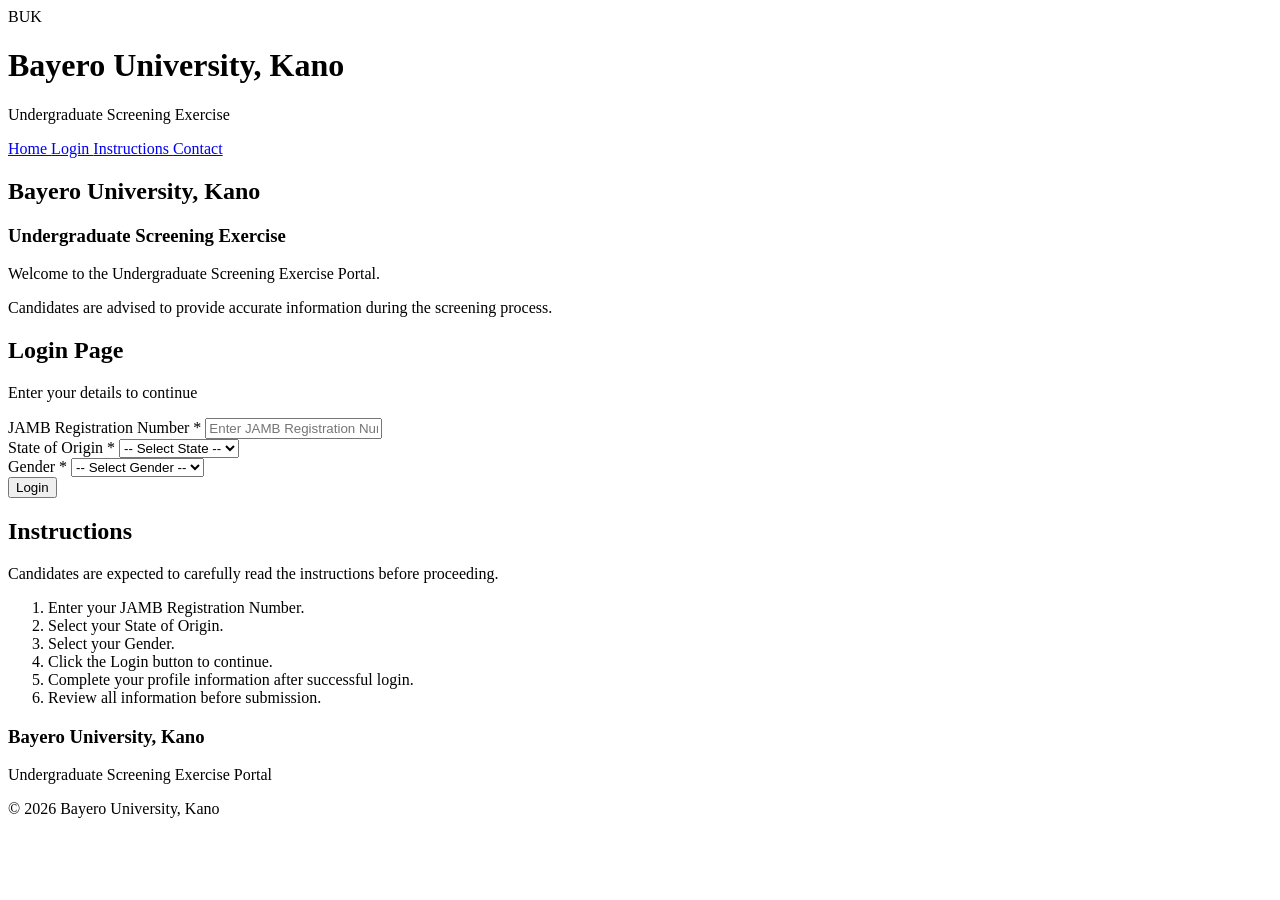
==== index.html @ f7482b9b "Create index.html" ====
<!DOCTYPE html>
<html lang="en">
<head>
    <meta charset="UTF-8">

    <meta name="viewport"
          content="width=device-width, initial-scale=1.0">

    <title>BUK Undergraduate Screening Exercise</title>

    <link rel="stylesheet" href="style.css">
</head>

<body>

    <!-- TOP HEADER -->
    <header class="top-header">
        <div class="header-container">

            <div class="brand">
                <div class="logo-box">
                    BUK
                </div>

                <div class="brand-text">
                    <h1>Bayero University, Kano</h1>
                    <p>Undergraduate Screening Exercise</p>
                </div>
            </div>

        </div>
    </header>


    <!-- NAVIGATION -->
    <nav class="navigation">
        <div class="nav-container">

            <a href="index.html" class="active">
                Home
            </a>

            <a href="#login">
                Login
            </a>

            <a href="#instructions">
                Instructions
            </a>

            <a href="#contact">
                Contact
            </a>

        </div>
    </nav>


    <!-- MAIN CONTENT -->
    <main>

        <!-- WELCOME SECTION -->
        <section class="welcome">

            <div class="welcome-container">

                <h2>
                    Bayero University, Kano
                </h2>

                <h3>
                    Undergraduate Screening Exercise
                </h3>

                <p>
                    Welcome to the Undergraduate Screening Exercise Portal.
                </p>

                <p class="notice">
                    Candidates are advised to provide accurate information
                    during the screening process.
                </p>

            </div>

        </section>


        <!-- LOGIN SECTION -->
        <section class="login-section" id="login">

            <div class="login-card">

                <div class="card-header">

                    <h2>
                        Login Page
                    </h2>

                    <p>
                        Enter your details to continue
                    </p>

                </div>


                <form id="loginForm">

                    <!-- JAMB NUMBER -->
                    <div class="form-group">

                        <label for="jambNumber">
                            JAMB Registration Number
                            <span>*</span>
                        </label>

                        <input
                            type="text"
                            id="jambNumber"
                            name="jambNumber"
                            placeholder="Enter JAMB Registration Number"
                            autocomplete="off"
                            required
                        >

                    </div>


                    <!-- STATE -->
                    <div class="form-group">

                        <label for="state">
                            State of Origin
                            <span>*</span>
                        </label>

                        <select id="state"
                                name="state"
                                required>

                            <option value="">
                                -- Select State --
                            </option>

                            <option>Abia</option>
                            <option>Adamawa</option>
                            <option>Akwa Ibom</option>
                            <option>Anambra</option>
                            <option>Bauchi</option>
                            <option>Bayelsa</option>
                            <option>Benue</option>
                            <option>Borno</option>
                            <option>Cross River</option>
                            <option>Delta</option>
                            <option>Ebonyi</option>
                            <option>Edo</option>
                            <option>Ekiti</option>
                            <option>Enugu</option>
                            <option>Gombe</option>
                            <option>Imo</option>
                            <option>Jigawa</option>
                            <option>Kaduna</option>
                            <option>Kano</option>
                            <option>Katsina</option>
                            <option>Kebbi</option>
                            <option>Kogi</option>
                            <option>Kwara</option>
                            <option>Lagos</option>
                            <option>Nasarawa</option>
                            <option>Niger</option>
                            <option>Ogun</option>
                            <option>Ondo</option>
                            <option>Osun</option>
                            <option>Oyo</option>
                            <option>Plateau</option>
                            <option>Rivers</option>
                            <option>Sokoto</option>
                            <option>Taraba</option>
                            <option>Yobe</option>
                            <option>Zamfara</option>
                            <option>FCT</option>

                        </select>

                    </div>


                    <!-- GENDER -->
                    <div class="form-group">

                        <label for="gender">
                            Gender
                            <span>*</span>
                        </label>

                        <select id="gender"
                                name="gender"
                                required>

                            <option value="">
                                -- Select Gender --
                            </option>

                            <option value="Male">
                                Male
                            </option>

                            <option value="Female">
                                Female
                            </option>

                        </select>

                    </div>


                    <!-- LOGIN BUTTON -->
                    <button
                        type="submit"
                        class="login-button">

                        Login

                    </button>


                    <!-- ERROR MESSAGE -->
                    <div
                        id="loginMessage"
                        class="login-message">
                    </div>

                </form>

            </div>

        </section>


        <!-- INSTRUCTIONS -->
        <section class="instructions"
                 id="instructions">

            <div class="content-container">

                <h2>
                    Instructions
                </h2>

                <div class="instruction-box">

                    <p>
                        Candidates are expected to carefully read
                        the instructions before proceeding.
                    </p>

                    <ol>

                        <li>
                            Enter your JAMB Registration Number.
                        </li>

                        <li>
                            Select your State of Origin.
                        </li>

                        <li>
                            Select your Gender.
                        </li>

                        <li>
                            Click the Login button to continue.
                        </li>

                        <li>
                            Complete your profile information
                            after successful login.
                        </li>

                        <li>
                            Review all information before submission.
                        </li>

                    </ol>

                </div>

            </div>

        </section>

    </main>


    <!-- FOOTER -->
    <footer id="contact">

        <div class="footer-container">

            <h3>
                Bayero University, Kano
            </h3>

            <p>
                Undergraduate Screening Exercise Portal
            </p>

            <p class="copyright">
                © 2026 Bayero University, Kano
            </p>

        </div>

    </footer>


    <!-- JAVASCRIPT -->
    <script src="script.js"></script>

</body>
</html>
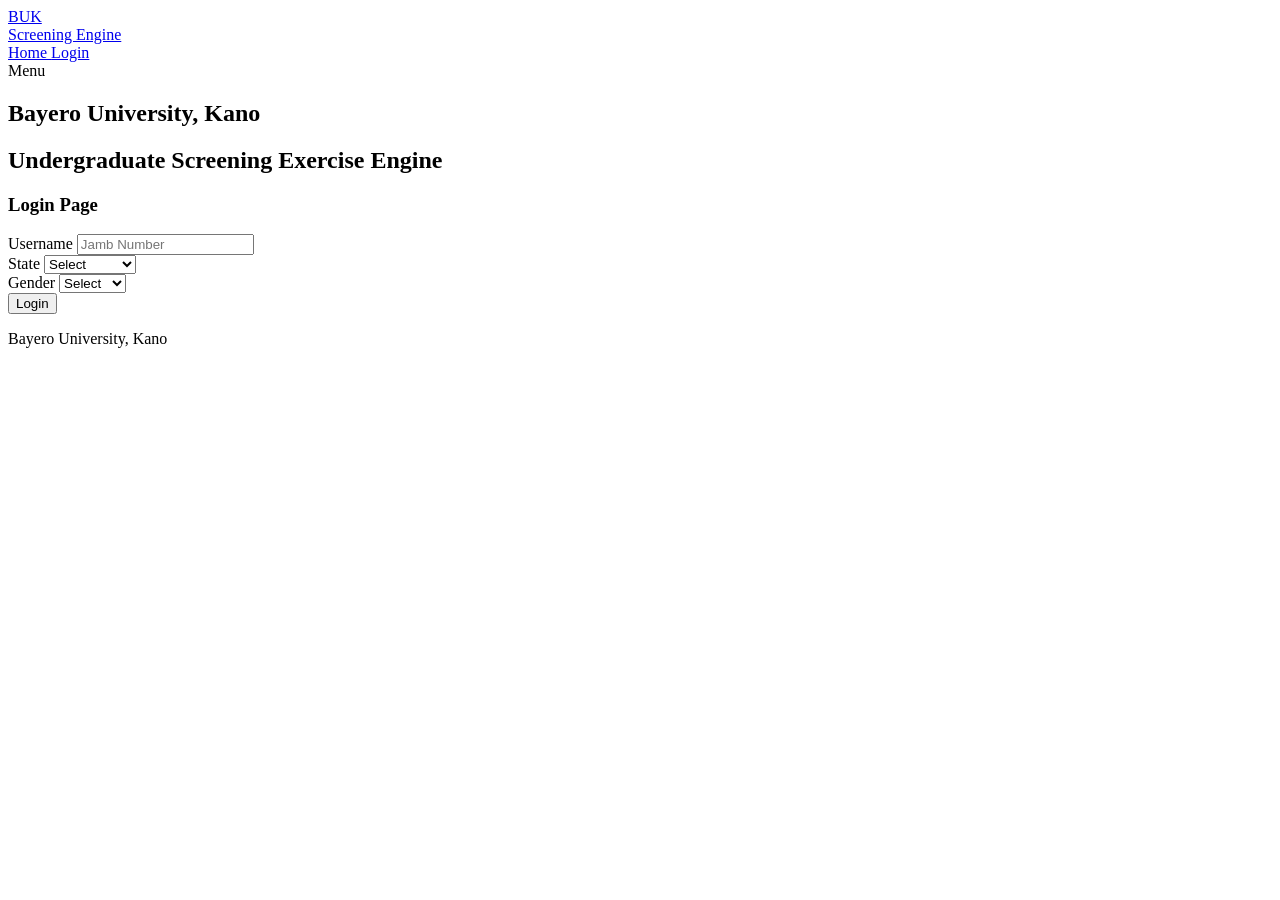
==== commit 3850733e: "Create index.html" ====
--- a/index.html
+++ b/index.html
@@ -2,320 +2,264 @@
 <html lang="en">
 <head>
     <meta charset="UTF-8">
-
-    <meta name="viewport"
-          content="width=device-width, initial-scale=1.0">
-
-    <title>BUK Undergraduate Screening Exercise</title>
+    <meta name="viewport" content="width=device-width, initial-scale=1.0">
+
+    <title>myBUKAdmission Engine</title>
 
     <link rel="stylesheet" href="style.css">
 </head>
 
 <body>
 
-    <!-- TOP HEADER -->
-    <header class="top-header">
-        <div class="header-container">
-
-            <div class="brand">
-                <div class="logo-box">
+    <!-- HEADER -->
+    <header class="site-header">
+
+        <div class="container header-inner">
+
+            <a href="index.html" class="brand">
+
+                <!-- Replace this temporary logo with the authorized BUK logo -->
+                <div class="logo-placeholder">
                     BUK
                 </div>
 
-                <div class="brand-text">
-                    <h1>Bayero University, Kano</h1>
-                    <p>Undergraduate Screening Exercise</p>
-                </div>
-            </div>
-
-        </div>
+                <span>Screening Engine</span>
+
+            </a>
+
+        </div>
+
     </header>
 
 
     <!-- NAVIGATION -->
-    <nav class="navigation">
-        <div class="nav-container">
-
-            <a href="index.html" class="active">
+    <nav class="navbar">
+
+        <div class="container nav-inner">
+
+            <a href="index.html" class="nav-link active">
                 Home
             </a>
 
-            <a href="#login">
+            <a href="#login" class="nav-link">
                 Login
             </a>
 
-            <a href="#instructions">
-                Instructions
-            </a>
-
-            <a href="#contact">
-                Contact
-            </a>
-
-        </div>
+        </div>
+
     </nav>
 
 
-    <!-- MAIN CONTENT -->
+    <!-- MOBILE MENU AREA -->
+    <div class="mobile-menu">
+
+        <div class="container">
+
+            <span class="menu-title">
+                Menu
+            </span>
+
+        </div>
+
+    </div>
+
+
+    <!-- MAIN -->
     <main>
 
-        <!-- WELCOME SECTION -->
-        <section class="welcome">
-
-            <div class="welcome-container">
+        <!-- UNIVERSITY TITLE -->
+        <section class="portal-heading">
+
+            <div class="container">
+
+                <h1>
+                    Bayero University, Kano
+                </h1>
 
                 <h2>
-                    Bayero University, Kano
+                    Undergraduate Screening Exercise Engine
                 </h2>
 
-                <h3>
-                    Undergraduate Screening Exercise
-                </h3>
-
-                <p>
-                    Welcome to the Undergraduate Screening Exercise Portal.
-                </p>
-
-                <p class="notice">
-                    Candidates are advised to provide accurate information
-                    during the screening process.
-                </p>
-
             </div>
 
         </section>
 
 
-        <!-- LOGIN SECTION -->
-        <section class="login-section" id="login">
-
-            <div class="login-card">
-
-                <div class="card-header">
-
-                    <h2>
+        <div class="divider"></div>
+
+
+        <!-- LOGIN -->
+        <section class="login-area" id="login">
+
+            <div class="container">
+
+                <div class="login-wrapper">
+
+                    <h3>
                         Login Page
-                    </h2>
-
-                    <p>
-                        Enter your details to continue
-                    </p>
+                    </h3>
+
+                    <div class="divider small"></div>
+
+
+                    <form id="loginForm">
+
+
+                        <!-- USERNAME / JAMB -->
+                        <div class="form-row">
+
+                            <label for="jambNumber">
+                                Username
+                            </label>
+
+                            <input
+                                type="text"
+                                id="jambNumber"
+                                name="jambNumber"
+                                placeholder="Jamb Number"
+                                autocomplete="off"
+                                required
+                            >
+
+                        </div>
+
+
+                        <!-- STATE -->
+                        <div class="form-row">
+
+                            <label for="state">
+                                State
+                            </label>
+
+                            <select
+                                id="state"
+                                name="state"
+                                required
+                            >
+
+                                <option value="">
+                                    Select
+                                </option>
+
+                                <option>Abia</option>
+                                <option>Adamawa</option>
+                                <option>Akwa Ibom</option>
+                                <option>Anambra</option>
+                                <option>Bauchi</option>
+                                <option>Bayelsa</option>
+                                <option>Benue</option>
+                                <option>Borno</option>
+                                <option>Cross River</option>
+                                <option>Delta</option>
+                                <option>Ebonyi</option>
+                                <option>Edo</option>
+                                <option>Ekiti</option>
+                                <option>Enugu</option>
+                                <option>FCT</option>
+                                <option>Gombe</option>
+                                <option>Imo</option>
+                                <option>Jigawa</option>
+                                <option>Kaduna</option>
+                                <option>Kano</option>
+                                <option>Katsina</option>
+                                <option>Kebbi</option>
+                                <option>Kogi</option>
+                                <option>Kwara</option>
+                                <option>Lagos</option>
+                                <option>Nasarawa</option>
+                                <option>Niger</option>
+                                <option>Ogun</option>
+                                <option>Ondo</option>
+                                <option>Osun</option>
+                                <option>Oyo</option>
+                                <option>Plateau</option>
+                                <option>Rivers</option>
+                                <option>Sokoto</option>
+                                <option>Taraba</option>
+                                <option>Yobe</option>
+                                <option>Zamfara</option>
+
+                            </select>
+
+                        </div>
+
+
+                        <!-- GENDER -->
+                        <div class="form-row">
+
+                            <label for="gender">
+                                Gender
+                            </label>
+
+                            <select
+                                id="gender"
+                                name="gender"
+                                required
+                            >
+
+                                <option value="">
+                                    Select
+                                </option>
+
+                                <option value="Male">
+                                    Male
+                                </option>
+
+                                <option value="Female">
+                                    Female
+                                </option>
+
+                            </select>
+
+                        </div>
+
+
+                        <!-- BUTTON -->
+                        <div class="button-row">
+
+                            <button
+                                type="submit"
+                                id="loginButton"
+                            >
+                                Login
+                            </button>
+
+                        </div>
+
+
+                        <!-- MESSAGE -->
+                        <div
+                            id="loginMessage"
+                            class="login-message"
+                            aria-live="polite"
+                        ></div>
+
+                    </form>
 
                 </div>
 
-
-                <form id="loginForm">
-
-                    <!-- JAMB NUMBER -->
-                    <div class="form-group">
-
-                        <label for="jambNumber">
-                            JAMB Registration Number
-                            <span>*</span>
-                        </label>
-
-                        <input
-                            type="text"
-                            id="jambNumber"
-                            name="jambNumber"
-                            placeholder="Enter JAMB Registration Number"
-                            autocomplete="off"
-                            required
-                        >
-
-                    </div>
-
-
-                    <!-- STATE -->
-                    <div class="form-group">
-
-                        <label for="state">
-                            State of Origin
-                            <span>*</span>
-                        </label>
-
-                        <select id="state"
-                                name="state"
-                                required>
-
-                            <option value="">
-                                -- Select State --
-                            </option>
-
-                            <option>Abia</option>
-                            <option>Adamawa</option>
-                            <option>Akwa Ibom</option>
-                            <option>Anambra</option>
-                            <option>Bauchi</option>
-                            <option>Bayelsa</option>
-                            <option>Benue</option>
-                            <option>Borno</option>
-                            <option>Cross River</option>
-                            <option>Delta</option>
-                            <option>Ebonyi</option>
-                            <option>Edo</option>
-                            <option>Ekiti</option>
-                            <option>Enugu</option>
-                            <option>Gombe</option>
-                            <option>Imo</option>
-                            <option>Jigawa</option>
-                            <option>Kaduna</option>
-                            <option>Kano</option>
-                            <option>Katsina</option>
-                            <option>Kebbi</option>
-                            <option>Kogi</option>
-                            <option>Kwara</option>
-                            <option>Lagos</option>
-                            <option>Nasarawa</option>
-                            <option>Niger</option>
-                            <option>Ogun</option>
-                            <option>Ondo</option>
-                            <option>Osun</option>
-                            <option>Oyo</option>
-                            <option>Plateau</option>
-                            <option>Rivers</option>
-                            <option>Sokoto</option>
-                            <option>Taraba</option>
-                            <option>Yobe</option>
-                            <option>Zamfara</option>
-                            <option>FCT</option>
-
-                        </select>
-
-                    </div>
-
-
-                    <!-- GENDER -->
-                    <div class="form-group">
-
-                        <label for="gender">
-                            Gender
-                            <span>*</span>
-                        </label>
-
-                        <select id="gender"
-                                name="gender"
-                                required>
-
-                            <option value="">
-                                -- Select Gender --
-                            </option>
-
-                            <option value="Male">
-                                Male
-                            </option>
-
-                            <option value="Female">
-                                Female
-                            </option>
-
-                        </select>
-
-                    </div>
-
-
-                    <!-- LOGIN BUTTON -->
-                    <button
-                        type="submit"
-                        class="login-button">
-
-                        Login
-
-                    </button>
-
-
-                    <!-- ERROR MESSAGE -->
-                    <div
-                        id="loginMessage"
-                        class="login-message">
-                    </div>
-
-                </form>
-
             </div>
 
         </section>
 
-
-        <!-- INSTRUCTIONS -->
-        <section class="instructions"
-                 id="instructions">
-
-            <div class="content-container">
-
-                <h2>
-                    Instructions
-                </h2>
-
-                <div class="instruction-box">
-
-                    <p>
-                        Candidates are expected to carefully read
-                        the instructions before proceeding.
-                    </p>
-
-                    <ol>
-
-                        <li>
-                            Enter your JAMB Registration Number.
-                        </li>
-
-                        <li>
-                            Select your State of Origin.
-                        </li>
-
-                        <li>
-                            Select your Gender.
-                        </li>
-
-                        <li>
-                            Click the Login button to continue.
-                        </li>
-
-                        <li>
-                            Complete your profile information
-                            after successful login.
-                        </li>
-
-                        <li>
-                            Review all information before submission.
-                        </li>
-
-                    </ol>
-
-                </div>
-
-            </div>
-
-        </section>
-
     </main>
 
 
     <!-- FOOTER -->
-    <footer id="contact">
-
-        <div class="footer-container">
-
-            <h3>
+    <footer>
+
+        <div class="container">
+
+            <p>
                 Bayero University, Kano
-            </h3>
-
-            <p>
-                Undergraduate Screening Exercise Portal
             </p>
 
-            <p class="copyright">
-                © 2026 Bayero University, Kano
-            </p>
-
         </div>
 
     </footer>
 
 
-    <!-- JAVASCRIPT -->
     <script src="script.js"></script>
 
 </body>
-</html>
+  </html>
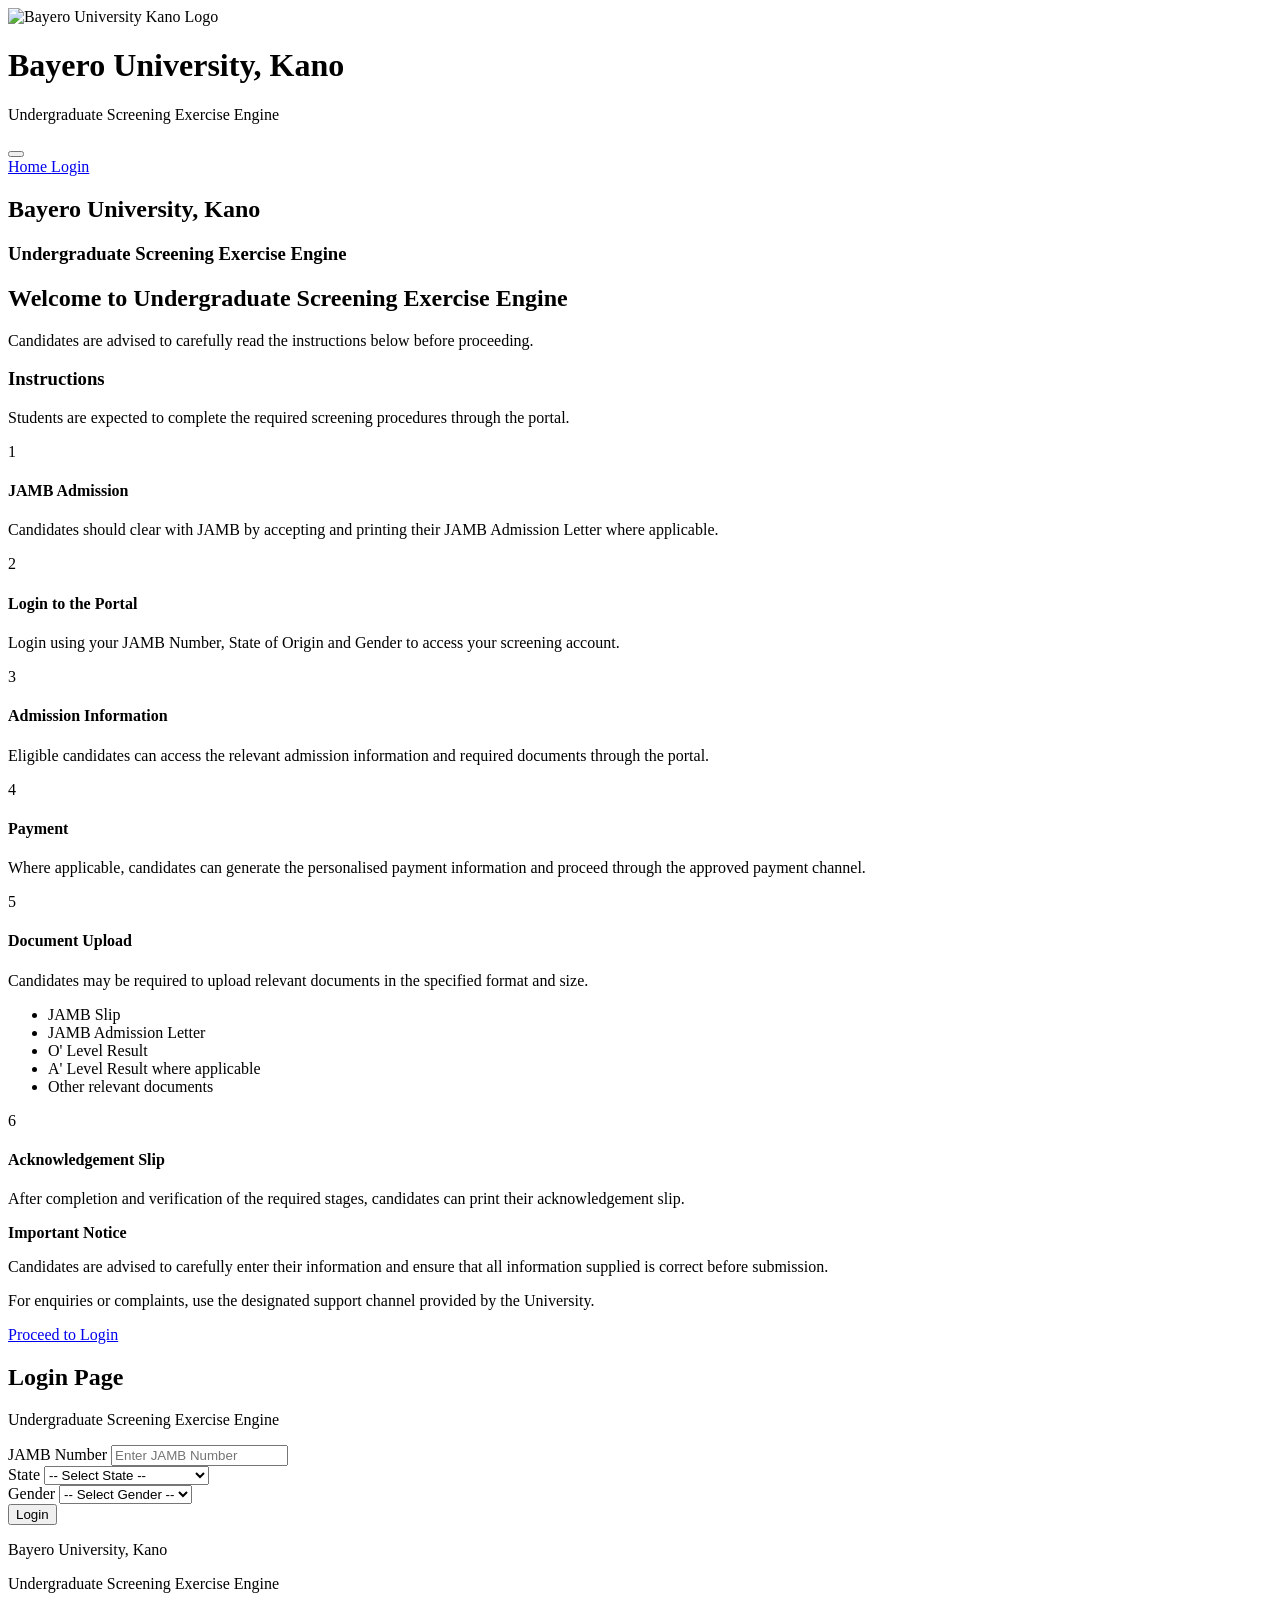
==== commit 2f7f1db3: "Add index.html for Undergraduate Screening Exercise This HTML file serves as the main structure for " ====
--- a/index.html
+++ b/index.html
@@ -4,38 +4,44 @@
     <meta charset="UTF-8">
     <meta name="viewport" content="width=device-width, initial-scale=1.0">
 
-    <title>myBUKAdmission Engine</title>
+    <title>Bayero University, Kano - Undergraduate Screening Exercise</title>
 
     <link rel="stylesheet" href="style.css">
 </head>
 
 <body>
 
-    <!-- HEADER -->
-    <header class="site-header">
-
-        <div class="container header-inner">
-
-            <a href="index.html" class="brand">
-
-                <!-- Replace this temporary logo with the authorized BUK logo -->
-                <div class="logo-placeholder">
-                    BUK
+    <!-- TOP HEADER -->
+    <header class="top-header">
+        <div class="header-container">
+
+            <div class="brand">
+                <div class="logo-wrapper">
+                    <img src="buk-logo.png"
+                         alt="Bayero University Kano Logo"
+                         class="buk-logo">
                 </div>
 
-                <span>Screening Engine</span>
-
-            </a>
+                <div class="brand-text">
+                    <h1>Bayero University, Kano</h1>
+                    <p>Undergraduate Screening Exercise Engine</p>
+                </div>
+            </div>
+
+            <button class="menu-button" id="menuButton">
+                <span></span>
+                <span></span>
+                <span></span>
+            </button>
 
         </div>
-
     </header>
 
 
     <!-- NAVIGATION -->
-    <nav class="navbar">
-
-        <div class="container nav-inner">
+    <nav class="navigation" id="navigation">
+
+        <div class="nav-container">
 
             <a href="index.html" class="nav-link active">
                 Home
@@ -50,73 +56,257 @@
     </nav>
 
 
-    <!-- MOBILE MENU AREA -->
-    <div class="mobile-menu">
-
-        <div class="container">
-
-            <span class="menu-title">
-                Menu
-            </span>
-
-        </div>
-
-    </div>
-
-
-    <!-- MAIN -->
+    <!-- MAIN CONTENT -->
     <main>
 
-        <!-- UNIVERSITY TITLE -->
-        <section class="portal-heading">
+        <!-- HERO / TITLE AREA -->
+        <section class="portal-title">
 
             <div class="container">
 
-                <h1>
-                    Bayero University, Kano
-                </h1>
-
-                <h2>
+                <h2>Bayero University, Kano</h2>
+
+                <h3>
                     Undergraduate Screening Exercise Engine
-                </h2>
+                </h3>
 
             </div>
 
         </section>
 
 
-        <div class="divider"></div>
-
-
-        <!-- LOGIN -->
-        <section class="login-area" id="login">
+        <!-- WELCOME SECTION -->
+        <section class="welcome-section">
 
             <div class="container">
 
-                <div class="login-wrapper">
-
-                    <h3>
-                        Login Page
-                    </h3>
-
-                    <div class="divider small"></div>
-
-
-                    <form id="loginForm">
-
-
-                        <!-- USERNAME / JAMB -->
-                        <div class="form-row">
+                <div class="welcome-card">
+
+                    <h2>
+                        Welcome to Undergraduate Screening Exercise Engine
+                    </h2>
+
+                    <p class="notice">
+                        Candidates are advised to carefully read the
+                        instructions below before proceeding.
+                    </p>
+
+
+                    <!-- INSTRUCTIONS -->
+                    <div class="instructions">
+
+                        <h3>Instructions</h3>
+
+                        <p>
+                            Students are expected to complete the required
+                            screening procedures through the portal.
+                        </p>
+
+
+                        <div class="step">
+
+                            <div class="step-number">
+                                1
+                            </div>
+
+                            <div class="step-content">
+
+                                <h4>JAMB Admission</h4>
+
+                                <p>
+                                    Candidates should clear with JAMB by
+                                    accepting and printing their JAMB
+                                    Admission Letter where applicable.
+                                </p>
+
+                            </div>
+
+                        </div>
+
+
+                        <div class="step">
+
+                            <div class="step-number">
+                                2
+                            </div>
+
+                            <div class="step-content">
+
+                                <h4>Login to the Portal</h4>
+
+                                <p>
+                                    Login using your JAMB Number, State of
+                                    Origin and Gender to access your
+                                    screening account.
+                                </p>
+
+                            </div>
+
+                        </div>
+
+
+                        <div class="step">
+
+                            <div class="step-number">
+                                3
+                            </div>
+
+                            <div class="step-content">
+
+                                <h4>Admission Information</h4>
+
+                                <p>
+                                    Eligible candidates can access the
+                                    relevant admission information and
+                                    required documents through the portal.
+                                </p>
+
+                            </div>
+
+                        </div>
+
+
+                        <div class="step">
+
+                            <div class="step-number">
+                                4
+                            </div>
+
+                            <div class="step-content">
+
+                                <h4>Payment</h4>
+
+                                <p>
+                                    Where applicable, candidates can
+                                    generate the personalised payment
+                                    information and proceed through the
+                                    approved payment channel.
+                                </p>
+
+                            </div>
+
+                        </div>
+
+
+                        <div class="step">
+
+                            <div class="step-number">
+                                5
+                            </div>
+
+                            <div class="step-content">
+
+                                <h4>Document Upload</h4>
+
+                                <p>
+                                    Candidates may be required to upload
+                                    relevant documents in the specified
+                                    format and size.
+                                </p>
+
+                                <ul>
+                                    <li>JAMB Slip</li>
+                                    <li>JAMB Admission Letter</li>
+                                    <li>O' Level Result</li>
+                                    <li>A' Level Result where applicable</li>
+                                    <li>Other relevant documents</li>
+                                </ul>
+
+                            </div>
+
+                        </div>
+
+
+                        <div class="step">
+
+                            <div class="step-number">
+                                6
+                            </div>
+
+                            <div class="step-content">
+
+                                <h4>Acknowledgement Slip</h4>
+
+                                <p>
+                                    After completion and verification of the
+                                    required stages, candidates can print
+                                    their acknowledgement slip.
+                                </p>
+
+                            </div>
+
+                        </div>
+
+                    </div>
+
+
+                    <!-- IMPORTANT NOTICE -->
+                    <div class="important-notice">
+
+                        <strong>Important Notice</strong>
+
+                        <p>
+                            Candidates are advised to carefully enter their
+                            information and ensure that all information
+                            supplied is correct before submission.
+                        </p>
+
+                        <p>
+                            For enquiries or complaints, use the designated
+                            support channel provided by the University.
+                        </p>
+
+                    </div>
+
+
+                    <!-- LOGIN BUTTON -->
+                    <div class="login-area">
+
+                        <a href="#login" class="primary-button">
+                            Proceed to Login
+                        </a>
+
+                    </div>
+
+                </div>
+
+            </div>
+
+        </section>
+
+
+        <!-- LOGIN SECTION -->
+        <section class="login-section" id="login">
+
+            <div class="container">
+
+                <div class="login-card">
+
+                    <div class="login-header">
+
+                        <h2>Login Page</h2>
+
+                        <p>
+                            Undergraduate Screening Exercise Engine
+                        </p>
+
+                    </div>
+
+
+                    <form id="screeningLoginForm">
+
+                        <!-- JAMB NUMBER -->
+                        <div class="form-group">
 
                             <label for="jambNumber">
-                                Username
+                                JAMB Number
                             </label>
 
                             <input
                                 type="text"
                                 id="jambNumber"
                                 name="jambNumber"
-                                placeholder="Jamb Number"
+                                placeholder="Enter JAMB Number"
                                 autocomplete="off"
                                 required
                             >
@@ -125,7 +315,7 @@
 
 
                         <!-- STATE -->
-                        <div class="form-row">
+                        <div class="form-group">
 
                             <label for="state">
                                 State
@@ -138,46 +328,46 @@
                             >
 
                                 <option value="">
-                                    Select
+                                    -- Select State --
                                 </option>
 
-                                <option>Abia</option>
-                                <option>Adamawa</option>
-                                <option>Akwa Ibom</option>
-                                <option>Anambra</option>
-                                <option>Bauchi</option>
-                                <option>Bayelsa</option>
-                                <option>Benue</option>
-                                <option>Borno</option>
-                                <option>Cross River</option>
-                                <option>Delta</option>
-                                <option>Ebonyi</option>
-                                <option>Edo</option>
-                                <option>Ekiti</option>
-                                <option>Enugu</option>
-                                <option>FCT</option>
-                                <option>Gombe</option>
-                                <option>Imo</option>
-                                <option>Jigawa</option>
-                                <option>Kaduna</option>
-                                <option>Kano</option>
-                                <option>Katsina</option>
-                                <option>Kebbi</option>
-                                <option>Kogi</option>
-                                <option>Kwara</option>
-                                <option>Lagos</option>
-                                <option>Nasarawa</option>
-                                <option>Niger</option>
-                                <option>Ogun</option>
-                                <option>Ondo</option>
-                                <option>Osun</option>
-                                <option>Oyo</option>
-                                <option>Plateau</option>
-                                <option>Rivers</option>
-                                <option>Sokoto</option>
-                                <option>Taraba</option>
-                                <option>Yobe</option>
-                                <option>Zamfara</option>
+                                <option value="Abia">Abia</option>
+                                <option value="Adamawa">Adamawa</option>
+                                <option value="Akwa Ibom">Akwa Ibom</option>
+                                <option value="Anambra">Anambra</option>
+                                <option value="Bauchi">Bauchi</option>
+                                <option value="Bayelsa">Bayelsa</option>
+                                <option value="Benue">Benue</option>
+                                <option value="Borno">Borno</option>
+                                <option value="Cross River">Cross River</option>
+                                <option value="Delta">Delta</option>
+                                <option value="Ebonyi">Ebonyi</option>
+                                <option value="Edo">Edo</option>
+                                <option value="Ekiti">Ekiti</option>
+                                <option value="Enugu">Enugu</option>
+                                <option value="Gombe">Gombe</option>
+                                <option value="Imo">Imo</option>
+                                <option value="Jigawa">Jigawa</option>
+                                <option value="Kaduna">Kaduna</option>
+                                <option value="Kano">Kano</option>
+                                <option value="Katsina">Katsina</option>
+                                <option value="Kebbi">Kebbi</option>
+                                <option value="Kogi">Kogi</option>
+                                <option value="Kwara">Kwara</option>
+                                <option value="Lagos">Lagos</option>
+                                <option value="Nasarawa">Nasarawa</option>
+                                <option value="Niger">Niger</option>
+                                <option value="Ogun">Ogun</option>
+                                <option value="Ondo">Ondo</option>
+                                <option value="Osun">Osun</option>
+                                <option value="Oyo">Oyo</option>
+                                <option value="Plateau">Plateau</option>
+                                <option value="Rivers">Rivers</option>
+                                <option value="Sokoto">Sokoto</option>
+                                <option value="Taraba">Taraba</option>
+                                <option value="Yobe">Yobe</option>
+                                <option value="Zamfara">Zamfara</option>
+                                <option value="FCT">Federal Capital Territory</option>
 
                             </select>
 
@@ -185,7 +375,7 @@
 
 
                         <!-- GENDER -->
-                        <div class="form-row">
+                        <div class="form-group">
 
                             <label for="gender">
                                 Gender
@@ -198,7 +388,7 @@
                             >
 
                                 <option value="">
-                                    Select
+                                    -- Select Gender --
                                 </option>
 
                                 <option value="Male">
@@ -214,28 +404,27 @@
                         </div>
 
 
-                        <!-- BUTTON -->
-                        <div class="button-row">
+                        <!-- LOGIN -->
+                        <div class="form-actions">
 
                             <button
                                 type="submit"
-                                id="loginButton"
+                                class="login-button"
                             >
                                 Login
                             </button>
 
                         </div>
 
-
-                        <!-- MESSAGE -->
-                        <div
-                            id="loginMessage"
-                            class="login-message"
-                            aria-live="polite"
-                        ></div>
-
                     </form>
 
+
+                    <div
+                        id="loginMessage"
+                        class="login-message"
+                        aria-live="polite">
+                    </div>
+
                 </div>
 
             </div>
@@ -246,7 +435,7 @@
 
 
     <!-- FOOTER -->
-    <footer>
+    <footer class="footer">
 
         <div class="container">
 
@@ -254,12 +443,18 @@
                 Bayero University, Kano
             </p>
 
+            <p>
+                Undergraduate Screening Exercise Engine
+            </p>
+
         </div>
 
     </footer>
 
 
+    <!-- JAVASCRIPT -->
     <script src="script.js"></script>
 
 </body>
-  </html>
+
+</html>
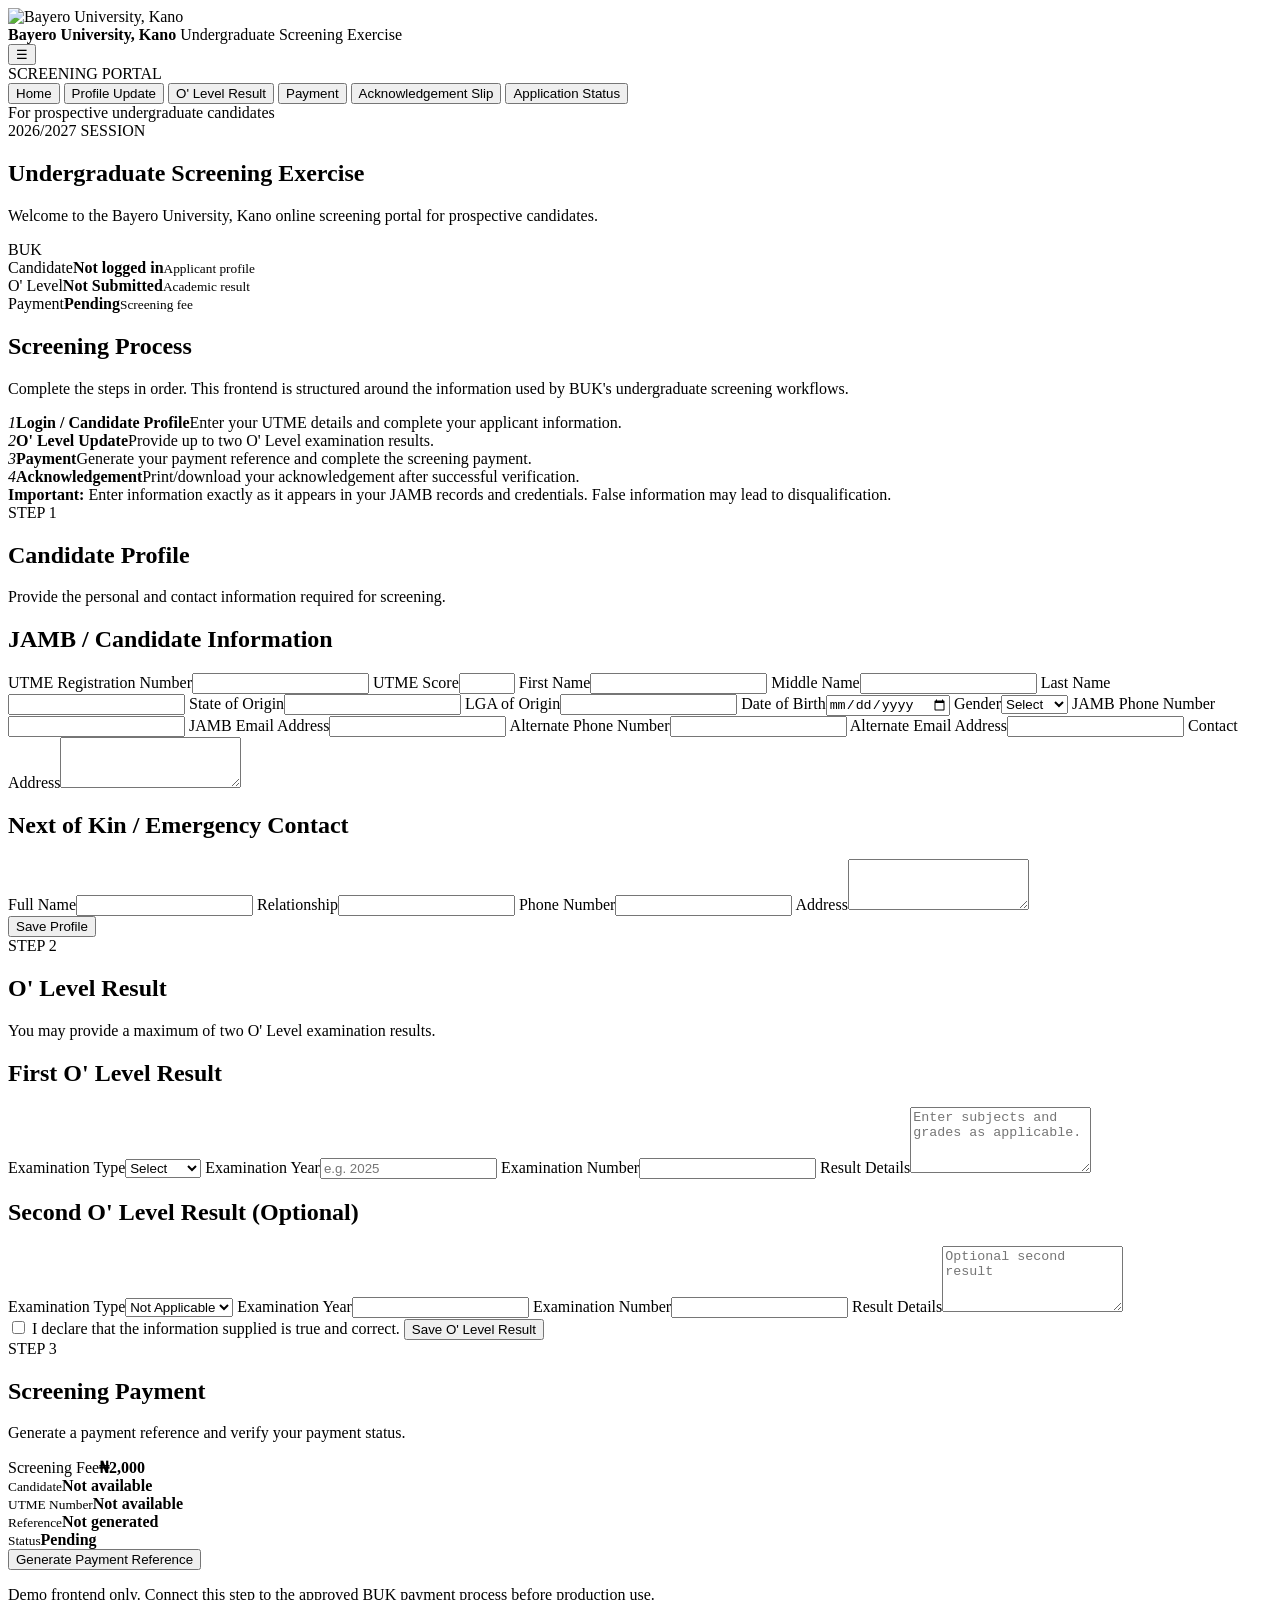
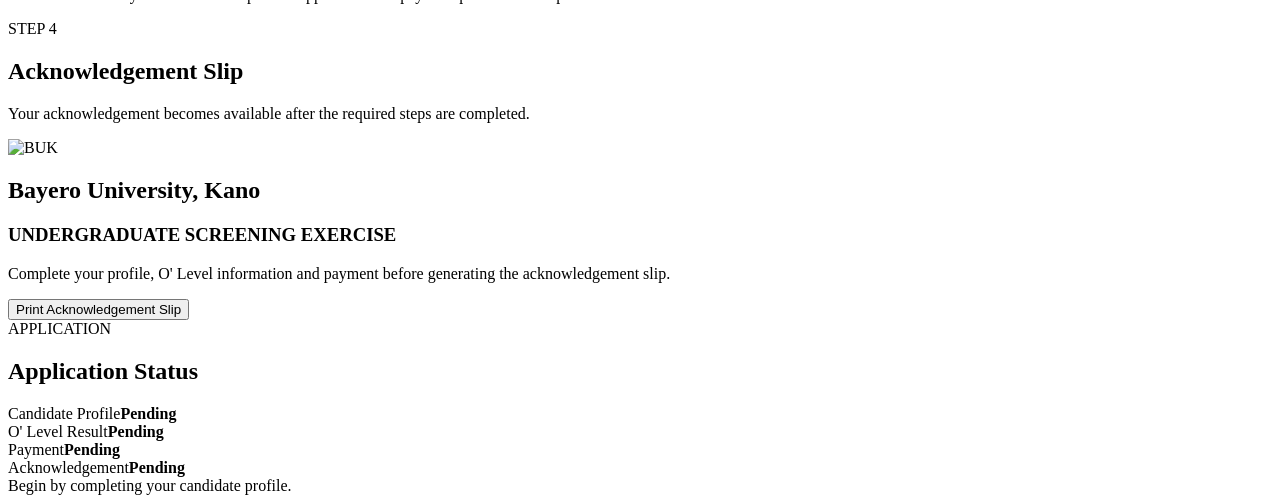
==== commit bc65862c: "Add initial HTML structure for screening portal" ====
--- a/index.html
+++ b/index.html
@@ -1,460 +1,165 @@
+
+
 <!DOCTYPE html>
 <html lang="en">
 <head>
-    <meta charset="UTF-8">
-    <meta name="viewport" content="width=device-width, initial-scale=1.0">
+  <meta charset="UTF-8">
+  <meta name="viewport" content="width=device-width, initial-scale=1.0">
+  <meta name="theme-color" content="#0787c9">
+  <title>BUK Undergraduate Screening Exercise</title>
+  <link rel="stylesheet" href="style.css">
+</head>
+<body>
+<header class="header">
+  <div class="brand">
+    <img src="buk-logo.png" alt="Bayero University, Kano">
+    <div>
+      <strong>Bayero University, Kano</strong>
+      <span>Undergraduate Screening Exercise</span>
+    </div>
+  </div>
+  <button id="menuBtn" class="menu-btn">☰</button>
+</header>
 
-    <title>Bayero University, Kano - Undergraduate Screening Exercise</title>
+<div class="shell">
+  <aside class="sidebar" id="sidebar">
+    <div class="portal-title">SCREENING PORTAL</div>
+    <button class="nav active" data-page="home">Home</button>
+    <button class="nav" data-page="profile">Profile Update</button>
+    <button class="nav" data-page="olevel">O' Level Result</button>
+    <button class="nav" data-page="payment">Payment</button>
+    <button class="nav" data-page="acknowledgement">Acknowledgement Slip</button>
+    <button class="nav" data-page="status">Application Status</button>
+    <div class="sidebar-note">For prospective undergraduate candidates</div>
+  </aside>
 
-    <link rel="stylesheet" href="style.css">
-</head>
+  <main class="main">
+    <section id="home" class="page active">
+      <div class="hero">
+        <div>
+          <div class="small-label">2026/2027 SESSION</div>
+          <h1>Undergraduate Screening Exercise</h1>
+          <p>Welcome to the Bayero University, Kano online screening portal for prospective candidates.</p>
+        </div>
+        <div class="hero-mark">BUK</div>
+      </div>
 
-<body>
+      <div class="grid3">
+        <div class="card stat"><span>Candidate</span><b id="candidateName">Not logged in</b><small>Applicant profile</small></div>
+        <div class="card stat"><span>O' Level</span><b id="olevelHome">Not Submitted</b><small>Academic result</small></div>
+        <div class="card stat"><span>Payment</span><b id="paymentHome">Pending</b><small>Screening fee</small></div>
+      </div>
 
-    <!-- TOP HEADER -->
-    <header class="top-header">
-        <div class="header-container">
+      <div class="card">
+        <h2>Screening Process</h2>
+        <p class="muted">Complete the steps in order. This frontend is structured around the information used by BUK's undergraduate screening workflows.</p>
+        <div class="process">
+          <div><i>1</i><b>Login / Candidate Profile</b><span>Enter your UTME details and complete your applicant information.</span></div>
+          <div><i>2</i><b>O' Level Update</b><span>Provide up to two O' Level examination results.</span></div>
+          <div><i>3</i><b>Payment</b><span>Generate your payment reference and complete the screening payment.</span></div>
+          <div><i>4</i><b>Acknowledgement</b><span>Print/download your acknowledgement after successful verification.</span></div>
+        </div>
+      </div>
 
-            <div class="brand">
-                <div class="logo-wrapper">
-                    <img src="buk-logo.png"
-                         alt="Bayero University Kano Logo"
-                         class="buk-logo">
-                </div>
+      <div class="notice"><b>Important:</b> Enter information exactly as it appears in your JAMB records and credentials. False information may lead to disqualification.</div>
+    </section>
 
-                <div class="brand-text">
-                    <h1>Bayero University, Kano</h1>
-                    <p>Undergraduate Screening Exercise Engine</p>
-                </div>
-            </div>
-
-            <button class="menu-button" id="menuButton">
-                <span></span>
-                <span></span>
-                <span></span>
-            </button>
-
-        </div>
-    </header>
-
-
-    <!-- NAVIGATION -->
-    <nav class="navigation" id="navigation">
-
-        <div class="nav-container">
-
-            <a href="index.html" class="nav-link active">
-                Home
-            </a>
-
-            <a href="#login" class="nav-link">
-                Login
-            </a>
-
+    <section id="profile" class="page">
+      <div class="title"><div class="small-label">STEP 1</div><h1>Candidate Profile</h1><p>Provide the personal and contact information required for screening.</p></div>
+      <form id="profileForm" class="card form">
+        <h2>JAMB / Candidate Information</h2>
+        <div class="form-grid">
+          <label>UTME Registration Number<input name="utme" required></label>
+          <label>UTME Score<input name="utmeScore" type="number" min="0" max="400" required></label>
+          <label>First Name<input name="firstName" required></label>
+          <label>Middle Name<input name="middleName"></label>
+          <label>Last Name<input name="lastName" required></label>
+          <label>State of Origin<input name="state" required></label>
+          <label>LGA of Origin<input name="lga" required></label>
+          <label>Date of Birth<input name="dob" type="date" required></label>
+          <label>Gender<select name="gender" required><option value="">Select</option><option>Male</option><option>Female</option></select></label>
+          <label>JAMB Phone Number<input name="phone" type="tel" required></label>
+          <label>JAMB Email Address<input name="email" type="email" required></label>
+          <label>Alternate Phone Number<input name="altPhone" type="tel"></label>
+          <label>Alternate Email Address<input name="altEmail" type="email"></label>
+          <label class="wide">Contact Address<textarea name="address" rows="3" required></textarea></label>
         </div>
 
-    </nav>
+        <h2>Next of Kin / Emergency Contact</h2>
+        <div class="form-grid">
+          <label>Full Name<input name="kinName" required></label>
+          <label>Relationship<input name="kinRelationship" required></label>
+          <label>Phone Number<input name="kinPhone" type="tel" required></label>
+          <label class="wide">Address<textarea name="kinAddress" rows="3" required></textarea></label>
+        </div>
+        <button class="primary" type="submit">Save Profile</button>
+      </form>
+    </section>
 
-
-    <!-- MAIN CONTENT -->
-    <main>
-
-        <!-- HERO / TITLE AREA -->
-        <section class="portal-title">
-
-            <div class="container">
-
-                <h2>Bayero University, Kano</h2>
-
-                <h3>
-                    Undergraduate Screening Exercise Engine
-                </h3>
-
-            </div>
-
-        </section>
-
-
-        <!-- WELCOME SECTION -->
-        <section class="welcome-section">
-
-            <div class="container">
-
-                <div class="welcome-card">
-
-                    <h2>
-                        Welcome to Undergraduate Screening Exercise Engine
-                    </h2>
-
-                    <p class="notice">
-                        Candidates are advised to carefully read the
-                        instructions below before proceeding.
-                    </p>
-
-
-                    <!-- INSTRUCTIONS -->
-                    <div class="instructions">
-
-                        <h3>Instructions</h3>
-
-                        <p>
-                            Students are expected to complete the required
-                            screening procedures through the portal.
-                        </p>
-
-
-                        <div class="step">
-
-                            <div class="step-number">
-                                1
-                            </div>
-
-                            <div class="step-content">
-
-                                <h4>JAMB Admission</h4>
-
-                                <p>
-                                    Candidates should clear with JAMB by
-                                    accepting and printing their JAMB
-                                    Admission Letter where applicable.
-                                </p>
-
-                            </div>
-
-                        </div>
-
-
-                        <div class="step">
-
-                            <div class="step-number">
-                                2
-                            </div>
-
-                            <div class="step-content">
-
-                                <h4>Login to the Portal</h4>
-
-                                <p>
-                                    Login using your JAMB Number, State of
-                                    Origin and Gender to access your
-                                    screening account.
-                                </p>
-
-                            </div>
-
-                        </div>
-
-
-                        <div class="step">
-
-                            <div class="step-number">
-                                3
-                            </div>
-
-                            <div class="step-content">
-
-                                <h4>Admission Information</h4>
-
-                                <p>
-                                    Eligible candidates can access the
-                                    relevant admission information and
-                                    required documents through the portal.
-                                </p>
-
-                            </div>
-
-                        </div>
-
-
-                        <div class="step">
-
-                            <div class="step-number">
-                                4
-                            </div>
-
-                            <div class="step-content">
-
-                                <h4>Payment</h4>
-
-                                <p>
-                                    Where applicable, candidates can
-                                    generate the personalised payment
-                                    information and proceed through the
-                                    approved payment channel.
-                                </p>
-
-                            </div>
-
-                        </div>
-
-
-                        <div class="step">
-
-                            <div class="step-number">
-                                5
-                            </div>
-
-                            <div class="step-content">
-
-                                <h4>Document Upload</h4>
-
-                                <p>
-                                    Candidates may be required to upload
-                                    relevant documents in the specified
-                                    format and size.
-                                </p>
-
-                                <ul>
-                                    <li>JAMB Slip</li>
-                                    <li>JAMB Admission Letter</li>
-                                    <li>O' Level Result</li>
-                                    <li>A' Level Result where applicable</li>
-                                    <li>Other relevant documents</li>
-                                </ul>
-
-                            </div>
-
-                        </div>
-
-
-                        <div class="step">
-
-                            <div class="step-number">
-                                6
-                            </div>
-
-                            <div class="step-content">
-
-                                <h4>Acknowledgement Slip</h4>
-
-                                <p>
-                                    After completion and verification of the
-                                    required stages, candidates can print
-                                    their acknowledgement slip.
-                                </p>
-
-                            </div>
-
-                        </div>
-
-                    </div>
-
-
-                    <!-- IMPORTANT NOTICE -->
-                    <div class="important-notice">
-
-                        <strong>Important Notice</strong>
-
-                        <p>
-                            Candidates are advised to carefully enter their
-                            information and ensure that all information
-                            supplied is correct before submission.
-                        </p>
-
-                        <p>
-                            For enquiries or complaints, use the designated
-                            support channel provided by the University.
-                        </p>
-
-                    </div>
-
-
-                    <!-- LOGIN BUTTON -->
-                    <div class="login-area">
-
-                        <a href="#login" class="primary-button">
-                            Proceed to Login
-                        </a>
-
-                    </div>
-
-                </div>
-
-            </div>
-
-        </section>
-
-
-        <!-- LOGIN SECTION -->
-        <section class="login-section" id="login">
-
-            <div class="container">
-
-                <div class="login-card">
-
-                    <div class="login-header">
-
-                        <h2>Login Page</h2>
-
-                        <p>
-                            Undergraduate Screening Exercise Engine
-                        </p>
-
-                    </div>
-
-
-                    <form id="screeningLoginForm">
-
-                        <!-- JAMB NUMBER -->
-                        <div class="form-group">
-
-                            <label for="jambNumber">
-                                JAMB Number
-                            </label>
-
-                            <input
-                                type="text"
-                                id="jambNumber"
-                                name="jambNumber"
-                                placeholder="Enter JAMB Number"
-                                autocomplete="off"
-                                required
-                            >
-
-                        </div>
-
-
-                        <!-- STATE -->
-                        <div class="form-group">
-
-                            <label for="state">
-                                State
-                            </label>
-
-                            <select
-                                id="state"
-                                name="state"
-                                required
-                            >
-
-                                <option value="">
-                                    -- Select State --
-                                </option>
-
-                                <option value="Abia">Abia</option>
-                                <option value="Adamawa">Adamawa</option>
-                                <option value="Akwa Ibom">Akwa Ibom</option>
-                                <option value="Anambra">Anambra</option>
-                                <option value="Bauchi">Bauchi</option>
-                                <option value="Bayelsa">Bayelsa</option>
-                                <option value="Benue">Benue</option>
-                                <option value="Borno">Borno</option>
-                                <option value="Cross River">Cross River</option>
-                                <option value="Delta">Delta</option>
-                                <option value="Ebonyi">Ebonyi</option>
-                                <option value="Edo">Edo</option>
-                                <option value="Ekiti">Ekiti</option>
-                                <option value="Enugu">Enugu</option>
-                                <option value="Gombe">Gombe</option>
-                                <option value="Imo">Imo</option>
-                                <option value="Jigawa">Jigawa</option>
-                                <option value="Kaduna">Kaduna</option>
-                                <option value="Kano">Kano</option>
-                                <option value="Katsina">Katsina</option>
-                                <option value="Kebbi">Kebbi</option>
-                                <option value="Kogi">Kogi</option>
-                                <option value="Kwara">Kwara</option>
-                                <option value="Lagos">Lagos</option>
-                                <option value="Nasarawa">Nasarawa</option>
-                                <option value="Niger">Niger</option>
-                                <option value="Ogun">Ogun</option>
-                                <option value="Ondo">Ondo</option>
-                                <option value="Osun">Osun</option>
-                                <option value="Oyo">Oyo</option>
-                                <option value="Plateau">Plateau</option>
-                                <option value="Rivers">Rivers</option>
-                                <option value="Sokoto">Sokoto</option>
-                                <option value="Taraba">Taraba</option>
-                                <option value="Yobe">Yobe</option>
-                                <option value="Zamfara">Zamfara</option>
-                                <option value="FCT">Federal Capital Territory</option>
-
-                            </select>
-
-                        </div>
-
-
-                        <!-- GENDER -->
-                        <div class="form-group">
-
-                            <label for="gender">
-                                Gender
-                            </label>
-
-                            <select
-                                id="gender"
-                                name="gender"
-                                required
-                            >
-
-                                <option value="">
-                                    -- Select Gender --
-                                </option>
-
-                                <option value="Male">
-                                    Male
-                                </option>
-
-                                <option value="Female">
-                                    Female
-                                </option>
-
-                            </select>
-
-                        </div>
-
-
-                        <!-- LOGIN -->
-                        <div class="form-actions">
-
-                            <button
-                                type="submit"
-                                class="login-button"
-                            >
-                                Login
-                            </button>
-
-                        </div>
-
-                    </form>
-
-
-                    <div
-                        id="loginMessage"
-                        class="login-message"
-                        aria-live="polite">
-                    </div>
-
-                </div>
-
-            </div>
-
-        </section>
-
-    </main>
-
-
-    <!-- FOOTER -->
-    <footer class="footer">
-
-        <div class="container">
-
-            <p>
-                Bayero University, Kano
-            </p>
-
-            <p>
-                Undergraduate Screening Exercise Engine
-            </p>
-
+    <section id="olevel" class="page">
+      <div class="title"><div class="small-label">STEP 2</div><h1>O' Level Result</h1><p>You may provide a maximum of two O' Level examination results.</p></div>
+      <form id="olevelForm" class="card form">
+        <h2>First O' Level Result</h2>
+        <div class="form-grid">
+          <label>Examination Type<select name="exam1" required><option value="">Select</option><option>WAEC</option><option>NECO</option><option>NABTEB</option><option>NBAIS</option><option>Other</option></select></label>
+          <label>Examination Year<input name="year1" placeholder="e.g. 2025" required></label>
+          <label>Examination Number<input name="number1" required></label>
+          <label class="wide">Result Details<textarea name="result1" rows="4" placeholder="Enter subjects and grades as applicable." required></textarea></label>
         </div>
 
-    </footer>
+        <h2>Second O' Level Result <span class="optional">(Optional)</span></h2>
+        <div class="form-grid">
+          <label>Examination Type<select name="exam2"><option value="">Not Applicable</option><option>WAEC</option><option>NECO</option><option>NABTEB</option><option>NBAIS</option><option>Other</option></select></label>
+          <label>Examination Year<input name="year2"></label>
+          <label>Examination Number<input name="number2"></label>
+          <label class="wide">Result Details<textarea name="result2" rows="4" placeholder="Optional second result"></textarea></label>
+        </div>
 
+        <label class="declaration"><input type="checkbox" name="declare" required> I declare that the information supplied is true and correct.</label>
+        <button class="primary" type="submit">Save O' Level Result</button>
+      </form>
+    </section>
 
-    <!-- JAVASCRIPT -->
-    <script src="script.js"></script>
+    <section id="payment" class="page">
+      <div class="title"><div class="small-label">STEP 3</div><h1>Screening Payment</h1><p>Generate a payment reference and verify your payment status.</p></div>
+      <div class="card payment-card">
+        <div class="amount"><span>Screening Fee</span><b>₦2,000</b></div>
+        <div class="payment-grid">
+          <div><small>Candidate</small><b id="paymentCandidate">Not available</b></div>
+          <div><small>UTME Number</small><b id="paymentUtme">Not available</b></div>
+          <div><small>Reference</small><b id="paymentRef">Not generated</b></div>
+          <div><small>Status</small><b id="paymentStatus">Pending</b></div>
+        </div>
+        <button class="primary" id="generatePayment">Generate Payment Reference</button>
+        <p class="muted">Demo frontend only. Connect this step to the approved BUK payment process before production use.</p>
+      </div>
+    </section>
 
+    <section id="acknowledgement" class="page">
+      <div class="title"><div class="small-label">STEP 4</div><h1>Acknowledgement Slip</h1><p>Your acknowledgement becomes available after the required steps are completed.</p></div>
+      <div class="card ack">
+        <div class="ack-logo"><img src="buk-logo.png" alt="BUK"></div>
+        <h2>Bayero University, Kano</h2>
+        <h3>UNDERGRADUATE SCREENING EXERCISE</h3>
+        <p id="ackMessage">Complete your profile, O' Level information and payment before generating the acknowledgement slip.</p>
+        <button class="primary" id="printAck">Print Acknowledgement Slip</button>
+      </div>
+    </section>
+
+    <section id="status" class="page">
+      <div class="title"><div class="small-label">APPLICATION</div><h1>Application Status</h1></div>
+      <div class="card status-card">
+        <div class="status-row"><span>Candidate Profile</span><b id="sProfile">Pending</b></div>
+        <div class="status-row"><span>O' Level Result</span><b id="sOlevel">Pending</b></div>
+        <div class="status-row"><span>Payment</span><b id="sPayment">Pending</b></div>
+        <div class="status-row"><span>Acknowledgement</span><b id="sAck">Pending</b></div>
+        <div class="status-message" id="statusMessage">Begin by completing your candidate profile.</div>
+      </div>
+    </section>
+  </main>
+</div>
+
+<div class="toast" id="toast"></div>
+<script src="script.js"></script>
 </body>
-
-</html>
+      </html>
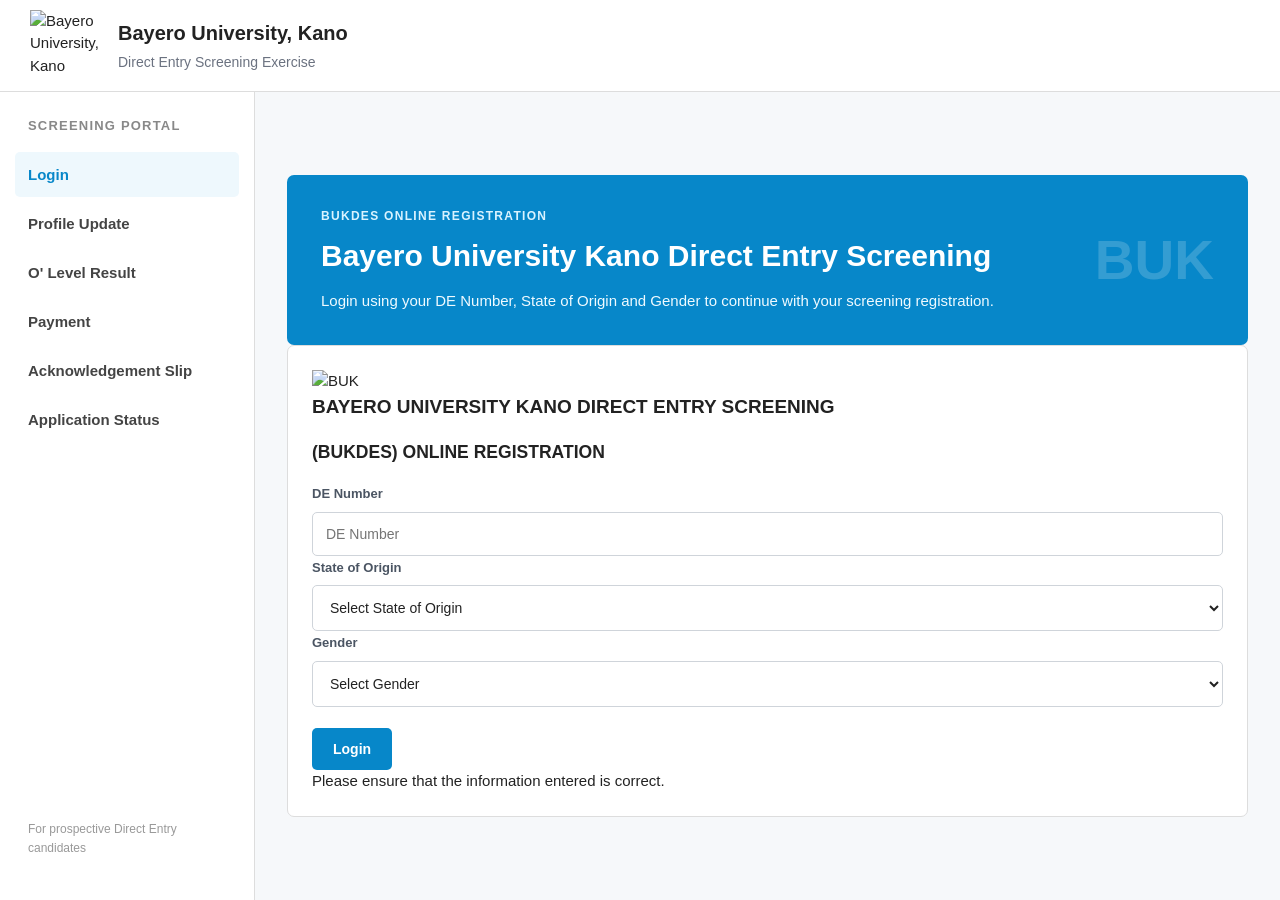
==== commit a32317cb: "Add initial HTML structure for screening portal Initial commit of the BUK Direct Entry Screening HTM" ====
--- a/index.html
+++ b/index.html
@@ -1,165 +1,807 @@
-
-
 <!DOCTYPE html>
 <html lang="en">
 <head>
   <meta charset="UTF-8">
   <meta name="viewport" content="width=device-width, initial-scale=1.0">
   <meta name="theme-color" content="#0787c9">
-  <title>BUK Undergraduate Screening Exercise</title>
+  <title>BUK Direct Entry Screening</title>
   <link rel="stylesheet" href="style.css">
 </head>
+
 <body>
+
 <header class="header">
   <div class="brand">
     <img src="buk-logo.png" alt="Bayero University, Kano">
     <div>
       <strong>Bayero University, Kano</strong>
-      <span>Undergraduate Screening Exercise</span>
+      <span>Direct Entry Screening Exercise</span>
     </div>
   </div>
+
   <button id="menuBtn" class="menu-btn">☰</button>
 </header>
 
+
 <div class="shell">
+
   <aside class="sidebar" id="sidebar">
+
     <div class="portal-title">SCREENING PORTAL</div>
-    <button class="nav active" data-page="home">Home</button>
-    <button class="nav" data-page="profile">Profile Update</button>
-    <button class="nav" data-page="olevel">O' Level Result</button>
-    <button class="nav" data-page="payment">Payment</button>
-    <button class="nav" data-page="acknowledgement">Acknowledgement Slip</button>
-    <button class="nav" data-page="status">Application Status</button>
-    <div class="sidebar-note">For prospective undergraduate candidates</div>
+
+    <button class="nav active" data-page="login">
+      Login
+    </button>
+
+    <button class="nav" data-page="profile">
+      Profile Update
+    </button>
+
+    <button class="nav" data-page="olevel">
+      O' Level Result
+    </button>
+
+    <button class="nav" data-page="payment">
+      Payment
+    </button>
+
+    <button class="nav" data-page="acknowledgement">
+      Acknowledgement Slip
+    </button>
+
+    <button class="nav" data-page="status">
+      Application Status
+    </button>
+
+    <div class="sidebar-note">
+      For prospective Direct Entry candidates
+    </div>
+
   </aside>
 
+
   <main class="main">
-    <section id="home" class="page active">
+
+    <!-- =====================================================
+         LOGIN
+         ===================================================== -->
+
+    <section id="login" class="page active">
+
       <div class="hero">
+
         <div>
-          <div class="small-label">2026/2027 SESSION</div>
-          <h1>Undergraduate Screening Exercise</h1>
-          <p>Welcome to the Bayero University, Kano online screening portal for prospective candidates.</p>
-        </div>
-        <div class="hero-mark">BUK</div>
-      </div>
-
-      <div class="grid3">
-        <div class="card stat"><span>Candidate</span><b id="candidateName">Not logged in</b><small>Applicant profile</small></div>
-        <div class="card stat"><span>O' Level</span><b id="olevelHome">Not Submitted</b><small>Academic result</small></div>
-        <div class="card stat"><span>Payment</span><b id="paymentHome">Pending</b><small>Screening fee</small></div>
-      </div>
-
-      <div class="card">
-        <h2>Screening Process</h2>
-        <p class="muted">Complete the steps in order. This frontend is structured around the information used by BUK's undergraduate screening workflows.</p>
-        <div class="process">
-          <div><i>1</i><b>Login / Candidate Profile</b><span>Enter your UTME details and complete your applicant information.</span></div>
-          <div><i>2</i><b>O' Level Update</b><span>Provide up to two O' Level examination results.</span></div>
-          <div><i>3</i><b>Payment</b><span>Generate your payment reference and complete the screening payment.</span></div>
-          <div><i>4</i><b>Acknowledgement</b><span>Print/download your acknowledgement after successful verification.</span></div>
-        </div>
-      </div>
-
-      <div class="notice"><b>Important:</b> Enter information exactly as it appears in your JAMB records and credentials. False information may lead to disqualification.</div>
+
+          <div class="small-label">
+            BUKDES ONLINE REGISTRATION
+          </div>
+
+          <h1>
+            Bayero University Kano Direct Entry Screening
+          </h1>
+
+          <p>
+            Login using your DE Number, State of Origin and Gender
+            to continue with your screening registration.
+          </p>
+
+        </div>
+
+        <div class="hero-mark">
+          BUK
+        </div>
+
+      </div>
+
+
+      <div class="card login-card">
+
+        <div class="login-heading">
+          <img src="buk-logo.png" alt="BUK">
+          <h2>
+            BAYERO UNIVERSITY KANO DIRECT ENTRY SCREENING
+          </h2>
+
+          <h3>
+            (BUKDES) ONLINE REGISTRATION
+          </h3>
+        </div>
+
+
+        <form id="loginForm" class="form">
+
+          <label>
+            DE Number
+            <input
+              type="text"
+              name="deNumber"
+              id="deNumber"
+              placeholder="DE Number"
+              autocomplete="off"
+              required
+            >
+          </label>
+
+
+          <label>
+            State of Origin
+            <select
+              name="state"
+              id="loginState"
+              required
+            >
+              <option value="">Select State of Origin</option>
+              <option>Abia</option>
+              <option>Adamawa</option>
+              <option>Akwa Ibom</option>
+              <option>Anambra</option>
+              <option>Bauchi</option>
+              <option>Bayelsa</option>
+              <option>Benue</option>
+              <option>Borno</option>
+              <option>Cross River</option>
+              <option>Delta</option>
+              <option>Ebonyi</option>
+              <option>Edo</option>
+              <option>Ekiti</option>
+              <option>Enugu</option>
+              <option>Gombe</option>
+              <option>Imo</option>
+              <option>Jigawa</option>
+              <option>Kaduna</option>
+              <option>Kano</option>
+              <option>Katsina</option>
+              <option>Kebbi</option>
+              <option>Kogi</option>
+              <option>Kwara</option>
+              <option>Lagos</option>
+              <option>Nasarawa</option>
+              <option>Niger</option>
+              <option>Ogun</option>
+              <option>Ondo</option>
+              <option>Osun</option>
+              <option>Oyo</option>
+              <option>Plateau</option>
+              <option>Rivers</option>
+              <option>Sokoto</option>
+              <option>Taraba</option>
+              <option>Yobe</option>
+              <option>Zamfara</option>
+              <option>FCT</option>
+            </select>
+          </label>
+
+
+          <label>
+            Gender
+            <select
+              name="gender"
+              id="loginGender"
+              required
+            >
+              <option value="">Select Gender</option>
+              <option>Male</option>
+              <option>Female</option>
+            </select>
+          </label>
+
+
+          <button
+            class="primary"
+            type="submit"
+            id="loginBtn"
+          >
+            Login
+          </button>
+
+        </form>
+
+
+        <div class="login-help">
+          Please ensure that the information entered is correct.
+        </div>
+
+      </div>
+
     </section>
 
+
+    <!-- =====================================================
+         PROFILE UPDATE
+         ===================================================== -->
+
     <section id="profile" class="page">
-      <div class="title"><div class="small-label">STEP 1</div><h1>Candidate Profile</h1><p>Provide the personal and contact information required for screening.</p></div>
+
+      <div class="title">
+
+        <div class="small-label">
+          STEP 2
+        </div>
+
+        <h1>
+          Profile Update
+        </h1>
+
+        <p>
+          Provide the information required for your Direct Entry
+          screening registration.
+        </p>
+
+      </div>
+
+
       <form id="profileForm" class="card form">
-        <h2>JAMB / Candidate Information</h2>
+
+        <h2>
+          Personal Information
+        </h2>
+
+
         <div class="form-grid">
-          <label>UTME Registration Number<input name="utme" required></label>
-          <label>UTME Score<input name="utmeScore" type="number" min="0" max="400" required></label>
-          <label>First Name<input name="firstName" required></label>
-          <label>Middle Name<input name="middleName"></label>
-          <label>Last Name<input name="lastName" required></label>
-          <label>State of Origin<input name="state" required></label>
-          <label>LGA of Origin<input name="lga" required></label>
-          <label>Date of Birth<input name="dob" type="date" required></label>
-          <label>Gender<select name="gender" required><option value="">Select</option><option>Male</option><option>Female</option></select></label>
-          <label>JAMB Phone Number<input name="phone" type="tel" required></label>
-          <label>JAMB Email Address<input name="email" type="email" required></label>
-          <label>Alternate Phone Number<input name="altPhone" type="tel"></label>
-          <label>Alternate Email Address<input name="altEmail" type="email"></label>
-          <label class="wide">Contact Address<textarea name="address" rows="3" required></textarea></label>
-        </div>
-
-        <h2>Next of Kin / Emergency Contact</h2>
+
+          <label>
+            First Name
+            <input
+              name="firstName"
+              required
+            >
+          </label>
+
+
+          <label>
+            Middle Name
+            <input
+              name="middleName"
+            >
+          </label>
+
+
+          <label>
+            Last Name
+            <input
+              name="lastName"
+              required
+            >
+          </label>
+
+
+          <label>
+            Date of Birth
+            <input
+              name="dob"
+              type="date"
+              required
+            >
+          </label>
+
+
+          <label>
+            LGA of Origin
+            <input
+              name="lga"
+              required
+            >
+          </label>
+
+        </div>
+
+
+        <h2>
+          Contact Information
+        </h2>
+
+
         <div class="form-grid">
-          <label>Full Name<input name="kinName" required></label>
-          <label>Relationship<input name="kinRelationship" required></label>
-          <label>Phone Number<input name="kinPhone" type="tel" required></label>
-          <label class="wide">Address<textarea name="kinAddress" rows="3" required></textarea></label>
-        </div>
-        <button class="primary" type="submit">Save Profile</button>
+
+          <label>
+            Phone Number Used When Registering With JAMB
+            <input
+              name="phone"
+              type="tel"
+              required
+            >
+          </label>
+
+
+          <label>
+            Email Address Used When Registering With JAMB
+            <input
+              name="email"
+              type="email"
+              required
+            >
+          </label>
+
+
+          <label>
+            Alternate Phone Number
+            <input
+              name="altPhone"
+              type="tel"
+            >
+          </label>
+
+
+          <label>
+            Alternate Email Address
+            <input
+              name="altEmail"
+              type="email"
+            >
+          </label>
+
+
+          <label class="wide">
+            Contact Address
+            <textarea
+              name="address"
+              rows="3"
+              required
+            ></textarea>
+          </label>
+
+        </div>
+
+
+        <h2>
+          Next of Kin
+        </h2>
+
+
+        <div class="form-grid">
+
+          <label>
+            Full Name
+            <input
+              name="kinName"
+              required
+            >
+          </label>
+
+
+          <label>
+            Relationship
+            <input
+              name="kinRelationship"
+              required
+            >
+          </label>
+
+
+          <label>
+            Phone Number
+            <input
+              name="kinPhone"
+              type="tel"
+              required
+            >
+          </label>
+
+
+          <label class="wide">
+            Address
+            <textarea
+              name="kinAddress"
+              rows="3"
+              required
+            ></textarea>
+          </label>
+
+        </div>
+
+
+        <button
+          class="primary"
+          type="submit"
+        >
+          Update Profile
+        </button>
+
       </form>
+
     </section>
 
+
+    <!-- =====================================================
+         O LEVEL
+         ===================================================== -->
+
     <section id="olevel" class="page">
-      <div class="title"><div class="small-label">STEP 2</div><h1>O' Level Result</h1><p>You may provide a maximum of two O' Level examination results.</p></div>
+
+      <div class="title">
+
+        <div class="small-label">
+          STEP 3
+        </div>
+
+        <h1>
+          O' Level Result
+        </h1>
+
+        <p>
+          Provide your O' Level examination result.
+        </p>
+
+      </div>
+
+
       <form id="olevelForm" class="card form">
-        <h2>First O' Level Result</h2>
+
+        <h2>
+          First O' Level Result
+        </h2>
+
+
         <div class="form-grid">
-          <label>Examination Type<select name="exam1" required><option value="">Select</option><option>WAEC</option><option>NECO</option><option>NABTEB</option><option>NBAIS</option><option>Other</option></select></label>
-          <label>Examination Year<input name="year1" placeholder="e.g. 2025" required></label>
-          <label>Examination Number<input name="number1" required></label>
-          <label class="wide">Result Details<textarea name="result1" rows="4" placeholder="Enter subjects and grades as applicable." required></textarea></label>
-        </div>
-
-        <h2>Second O' Level Result <span class="optional">(Optional)</span></h2>
+
+          <label>
+            Examination Type
+
+            <select name="exam1" required>
+              <option value="">Select</option>
+              <option>WAEC</option>
+              <option>NECO</option>
+              <option>NABTEB</option>
+              <option>NBAIS</option>
+              <option>Other</option>
+            </select>
+
+          </label>
+
+
+          <label>
+            Examination Year
+            <input
+              name="year1"
+              placeholder="e.g. 2025"
+              required
+            >
+          </label>
+
+
+          <label>
+            Examination Number
+            <input
+              name="number1"
+              required
+            >
+          </label>
+
+
+          <label class="wide">
+            Result Details
+
+            <textarea
+              name="result1"
+              rows="5"
+              placeholder="Enter subjects and grades as applicable."
+              required
+            ></textarea>
+
+          </label>
+
+        </div>
+
+
+        <h2>
+          Second O' Level Result
+          <span class="optional">(Optional)</span>
+        </h2>
+
+
         <div class="form-grid">
-          <label>Examination Type<select name="exam2"><option value="">Not Applicable</option><option>WAEC</option><option>NECO</option><option>NABTEB</option><option>NBAIS</option><option>Other</option></select></label>
-          <label>Examination Year<input name="year2"></label>
-          <label>Examination Number<input name="number2"></label>
-          <label class="wide">Result Details<textarea name="result2" rows="4" placeholder="Optional second result"></textarea></label>
-        </div>
-
-        <label class="declaration"><input type="checkbox" name="declare" required> I declare that the information supplied is true and correct.</label>
-        <button class="primary" type="submit">Save O' Level Result</button>
+
+          <label>
+            Examination Type
+
+            <select name="exam2">
+              <option value="">Not Applicable</option>
+              <option>WAEC</option>
+              <option>NECO</option>
+              <option>NABTEB</option>
+              <option>NBAIS</option>
+              <option>Other</option>
+            </select>
+
+          </label>
+
+
+          <label>
+            Examination Year
+            <input name="year2">
+          </label>
+
+
+          <label>
+            Examination Number
+            <input name="number2">
+          </label>
+
+
+          <label class="wide">
+            Result Details
+
+            <textarea
+              name="result2"
+              rows="5"
+              placeholder="Optional second result"
+            ></textarea>
+
+          </label>
+
+        </div>
+
+
+        <label class="declaration">
+
+          <input
+            type="checkbox"
+            name="declare"
+            required
+          >
+
+          I declare that the information supplied is true and correct.
+
+        </label>
+
+
+        <button
+          class="primary"
+          type="submit"
+        >
+          Save O' Level Result
+        </button>
+
       </form>
+
     </section>
 
+
+    <!-- =====================================================
+         PAYMENT
+         ===================================================== -->
+
     <section id="payment" class="page">
-      <div class="title"><div class="small-label">STEP 3</div><h1>Screening Payment</h1><p>Generate a payment reference and verify your payment status.</p></div>
+
+      <div class="title">
+
+        <div class="small-label">
+          STEP 4
+        </div>
+
+        <h1>
+          Screening Payment
+        </h1>
+
+        <p>
+          Generate your payment and complete the screening fee.
+        </p>
+
+      </div>
+
+
       <div class="card payment-card">
-        <div class="amount"><span>Screening Fee</span><b>₦2,000</b></div>
+
+        <div class="amount">
+
+          <span>
+            Screening Fee
+          </span>
+
+          <b>
+            ₦2,000
+          </b>
+
+        </div>
+
+
         <div class="payment-grid">
-          <div><small>Candidate</small><b id="paymentCandidate">Not available</b></div>
-          <div><small>UTME Number</small><b id="paymentUtme">Not available</b></div>
-          <div><small>Reference</small><b id="paymentRef">Not generated</b></div>
-          <div><small>Status</small><b id="paymentStatus">Pending</b></div>
-        </div>
-        <button class="primary" id="generatePayment">Generate Payment Reference</button>
-        <p class="muted">Demo frontend only. Connect this step to the approved BUK payment process before production use.</p>
-      </div>
+
+          <div>
+            <small>
+              Candidate
+            </small>
+
+            <b id="paymentCandidate">
+              Not available
+            </b>
+          </div>
+
+
+          <div>
+            <small>
+              DE Number
+            </small>
+
+            <b id="paymentDeNumber">
+              Not available
+            </b>
+          </div>
+
+
+          <div>
+            <small>
+              Reference
+            </small>
+
+            <b id="paymentRef">
+              Not generated
+            </b>
+          </div>
+
+
+          <div>
+            <small>
+              Status
+            </small>
+
+            <b id="paymentStatus">
+              Pending
+            </b>
+          </div>
+
+        </div>
+
+
+        <button
+          class="primary"
+          id="generatePayment"
+          type="button"
+        >
+          Generate Payment
+        </button>
+
+
+        <p class="muted">
+          Your payment will only be marked successful after the
+          payment provider confirms the transaction.
+        </p>
+
+      </div>
+
     </section>
 
+
+    <!-- =====================================================
+         ACKNOWLEDGEMENT
+         ===================================================== -->
+
     <section id="acknowledgement" class="page">
-      <div class="title"><div class="small-label">STEP 4</div><h1>Acknowledgement Slip</h1><p>Your acknowledgement becomes available after the required steps are completed.</p></div>
+
+      <div class="title">
+
+        <div class="small-label">
+          STEP 5
+        </div>
+
+        <h1>
+          Acknowledgement Slip
+        </h1>
+
+        <p>
+          Your acknowledgement slip becomes available after
+          successful payment verification.
+        </p>
+
+      </div>
+
+
       <div class="card ack">
-        <div class="ack-logo"><img src="buk-logo.png" alt="BUK"></div>
-        <h2>Bayero University, Kano</h2>
-        <h3>UNDERGRADUATE SCREENING EXERCISE</h3>
-        <p id="ackMessage">Complete your profile, O' Level information and payment before generating the acknowledgement slip.</p>
-        <button class="primary" id="printAck">Print Acknowledgement Slip</button>
-      </div>
+
+        <div class="ack-logo">
+          <img
+            src="buk-logo.png"
+            alt="BUK"
+          >
+        </div>
+
+
+        <h2>
+          Bayero University, Kano
+        </h2>
+
+
+        <h3>
+          DIRECT ENTRY SCREENING EXERCISE
+        </h3>
+
+
+        <p id="ackMessage">
+          Complete your profile, O' Level information and
+          successful payment before printing your acknowledgement slip.
+        </p>
+
+
+        <button
+          class="primary"
+          id="printAck"
+          type="button"
+        >
+          Print Acknowledgement Slip
+        </button>
+
+      </div>
+
     </section>
 
+
+    <!-- =====================================================
+         STATUS
+         ===================================================== -->
+
     <section id="status" class="page">
-      <div class="title"><div class="small-label">APPLICATION</div><h1>Application Status</h1></div>
+
+      <div class="title">
+
+        <div class="small-label">
+          APPLICATION
+        </div>
+
+        <h1>
+          Application Status
+        </h1>
+
+      </div>
+
+
       <div class="card status-card">
-        <div class="status-row"><span>Candidate Profile</span><b id="sProfile">Pending</b></div>
-        <div class="status-row"><span>O' Level Result</span><b id="sOlevel">Pending</b></div>
-        <div class="status-row"><span>Payment</span><b id="sPayment">Pending</b></div>
-        <div class="status-row"><span>Acknowledgement</span><b id="sAck">Pending</b></div>
-        <div class="status-message" id="statusMessage">Begin by completing your candidate profile.</div>
-      </div>
+
+        <div class="status-row">
+          <span>Login</span>
+          <b id="sLogin">Pending</b>
+        </div>
+
+
+        <div class="status-row">
+          <span>Candidate Profile</span>
+          <b id="sProfile">Pending</b>
+        </div>
+
+
+        <div class="status-row">
+          <span>O' Level Result</span>
+          <b id="sOlevel">Pending</b>
+        </div>
+
+
+        <div class="status-row">
+          <span>Payment</span>
+          <b id="sPayment">Pending</b>
+        </div>
+
+
+        <div class="status-row">
+          <span>Acknowledgement</span>
+          <b id="sAck">Pending</b>
+        </div>
+
+
+        <div
+          class="status-message"
+          id="statusMessage"
+        >
+          Login with your DE Number, State of Origin and Gender.
+        </div>
+
+      </div>
+
     </section>
+
   </main>
+
 </div>
 
-<div class="toast" id="toast"></div>
+
+<div
+  class="toast"
+  id="toast"
+></div>
+
+
+<!-- Supabase JavaScript client -->
+<script src="https://cdn.jsdelivr.net/npm/@supabase/supabase-js@2"></script>
+
 <script src="script.js"></script>
+
 </body>
       </html>
--- a/style.css
+++ b/style.css
@@ -0,0 +1,676 @@
+
+
+
+*{box-sizing:border-box}
+
+:root{
+  --blue:#0787c9;
+  --darkblue:#056d9f;
+  --soft:#eef8fd;
+  --text:#222;
+  --muted:#6b7280;
+  --border:#ddd;
+  --bg:#f6f8fa;
+  --white:#fff
+}
+
+html{color-scheme:light}
+
+body{
+  margin:0;
+  background:var(--bg);
+  color:var(--text);
+  font-family:Arial,Helvetica,sans-serif;
+  font-size:15px;
+  line-height:1.5
+}
+
+/* =========================
+   HEADER
+   ========================= */
+
+.header{
+  height:92px;
+  background:#fff;
+  border-bottom:1px solid #ddd;
+  display:flex;
+  align-items:center;
+  justify-content:space-between;
+  padding:8px 30px;
+  position:sticky;
+  top:0;
+  z-index:10
+}
+
+.brand{
+  display:flex;
+  align-items:center;
+  gap:16px
+}
+
+.brand img{
+  width:72px;
+  height:72px;
+  object-fit:contain
+}
+
+.brand strong{
+  display:block;
+  font-size:20px;
+  font-weight:700
+}
+
+.brand span{
+  display:block;
+  font-size:14px;
+  color:var(--muted);
+  margin-top:4px
+}
+
+.menu-btn{
+  display:none;
+  border:0;
+  background:var(--soft);
+  color:var(--blue);
+  font-size:25px;
+  border-radius:6px;
+  padding:9px 12px
+}
+
+/* =========================
+   MAIN LAYOUT
+   ========================= */
+
+.shell{
+  display:flex;
+  min-height:calc(100vh - 92px)
+}
+
+.sidebar{
+  width:255px;
+  background:#fff;
+  border-right:1px solid #ddd;
+  padding:24px 15px;
+  display:flex;
+  flex-direction:column
+}
+
+.portal-title{
+  font-size:13px;
+  letter-spacing:1.2px;
+  font-weight:800;
+  color:#888;
+  padding:0 13px 14px
+}
+
+.nav{
+  border:0;
+  background:#fff;
+  text-align:left;
+  padding:14px 13px;
+  border-radius:5px;
+  color:#444;
+  font-weight:600;
+  font-size:15px;
+  margin:2px 0;
+  cursor:pointer
+}
+
+.nav:hover,
+.nav.active{
+  background:var(--soft);
+  color:var(--blue)
+}
+
+.sidebar-note{
+  margin-top:auto;
+  padding:18px 13px;
+  color:#999;
+  font-size:12px;
+  line-height:1.6
+}
+
+.main{
+  flex:1;
+  padding:32px;
+  max-width:1250px;
+  margin:auto;
+  width:100%
+}
+
+.page{
+  display:none
+}
+
+.page.active{
+  display:block
+}
+
+/* =========================
+   HERO
+   ========================= */
+
+.hero{
+  background:var(--blue);
+  color:#fff;
+  padding:32px 34px;
+  border-radius:7px;
+  display:flex;
+  justify-content:space-between;
+  align-items:center
+}
+
+.small-label{
+  font-size:12px;
+  font-weight:800;
+  letter-spacing:1.3px;
+  color:var(--blue);
+  margin-bottom:8px
+}
+
+.hero .small-label{
+  color:#d9f3ff
+}
+
+.hero h1,
+.title h1{
+  margin:0 0 10px;
+  font-size:30px
+}
+
+.hero p{
+  margin:0;
+  line-height:1.7;
+  color:#effaff;
+  max-width:700px;
+  font-size:15px
+}
+
+.hero-mark{
+  font-size:55px;
+  font-weight:900;
+  opacity:.18
+}
+
+/* =========================
+   DASHBOARD CARDS
+   ========================= */
+
+.grid3{
+  display:grid;
+  grid-template-columns:repeat(3,1fr);
+  gap:18px;
+  margin:20px 0
+}
+
+.card{
+  background:#fff;
+  border:1px solid var(--border);
+  border-radius:7px;
+  padding:24px
+}
+
+.stat span{
+  font-size:14px;
+  color:var(--muted)
+}
+
+.stat b{
+  display:block;
+  font-size:21px;
+  color:var(--blue);
+  margin:9px 0
+}
+
+.stat small{
+  font-size:12px;
+  color:#999
+}
+
+.card h2{
+  font-size:19px;
+  margin:0 0 9px
+}
+
+.muted{
+  font-size:14px;
+  color:var(--muted);
+  line-height:1.7
+}
+
+/* =========================
+   PROCESS
+   ========================= */
+
+.process{
+  display:grid;
+  grid-template-columns:repeat(4,1fr);
+  gap:14px;
+  margin-top:22px
+}
+
+.process div{
+  border:1px solid var(--border);
+  padding:16px;
+  border-radius:5px
+}
+
+.process i{
+  display:grid;
+  place-items:center;
+  width:32px;
+  height:32px;
+  border-radius:50%;
+  background:var(--soft);
+  color:var(--blue);
+  font-style:normal;
+  font-weight:bold;
+  margin-bottom:11px
+}
+
+.process b,
+.process span{
+  display:block
+}
+
+.process b{
+  font-size:14px;
+  margin-bottom:6px
+}
+
+.process span{
+  font-size:12px;
+  color:var(--muted);
+  line-height:1.6
+}
+
+/* =========================
+   NOTICE
+   ========================= */
+
+.notice{
+  margin-top:17px;
+  background:#fff8e8;
+  border:1px solid #eedcae;
+  padding:16px;
+  border-radius:5px;
+  font-size:14px;
+  color:#725915;
+  line-height:1.6
+}
+
+/* =========================
+   PAGE TITLES
+   ========================= */
+
+.title{
+  margin-bottom:20px
+}
+
+.title h1{
+  font-size:28px
+}
+
+.title p{
+  margin:0;
+  color:var(--muted);
+  font-size:14px
+}
+
+/* =========================
+   FORMS
+   ========================= */
+
+.form h2{
+  margin:25px 0 14px;
+  border-bottom:1px solid var(--border);
+  padding-bottom:10px
+}
+
+.form h2:first-child{
+  margin-top:0
+}
+
+.form-grid{
+  display:grid;
+  grid-template-columns:repeat(2,1fr);
+  gap:17px
+}
+
+label{
+  font-size:13px;
+  font-weight:bold;
+  color:#4b5563
+}
+
+input,
+select,
+textarea{
+  display:block;
+  width:100%;
+  margin-top:7px;
+  padding:13px;
+  border:1px solid #cfd4da;
+  border-radius:5px;
+  background:#fff;
+  color:#222;
+  outline:none;
+  font-size:14px;
+  font-family:inherit
+}
+
+textarea{
+  resize:vertical
+}
+
+.wide{
+  grid-column:1/-1
+}
+
+input:focus,
+select:focus,
+textarea:focus{
+  border-color:var(--blue);
+  box-shadow:0 0 0 2px rgba(7,135,201,.1)
+}
+
+/* =========================
+   BUTTON
+   ========================= */
+
+.primary{
+  margin-top:21px;
+  background:var(--blue);
+  color:#fff;
+  border:0;
+  padding:13px 21px;
+  border-radius:5px;
+  font-weight:bold;
+  font-size:14px;
+  cursor:pointer
+}
+
+.primary:hover{
+  background:var(--darkblue)
+}
+
+.optional{
+  font-size:12px;
+  color:#999;
+  font-weight:normal
+}
+
+.declaration{
+  display:flex;
+  gap:9px;
+  align-items:center;
+  margin-top:20px;
+  font-size:13px
+}
+
+.declaration input{
+  width:auto;
+  margin:0
+}
+
+/* =========================
+   PAYMENT
+   ========================= */
+
+.payment-card{
+  max-width:760px
+}
+
+.amount{
+  display:flex;
+  justify-content:space-between;
+  padding-bottom:22px;
+  border-bottom:1px solid var(--border)
+}
+
+.amount span{
+  color:var(--muted);
+  font-size:14px
+}
+
+.amount b{
+  font-size:31px;
+  color:var(--blue)
+}
+
+.payment-grid{
+  display:grid;
+  grid-template-columns:repeat(2,1fr);
+  gap:20px;
+  padding:22px 0
+}
+
+.payment-grid small{
+  display:block;
+  color:#999;
+  font-size:12px;
+  margin-bottom:6px
+}
+
+.payment-grid b{
+  font-size:14px
+}
+
+/* =========================
+   ACKNOWLEDGEMENT
+   ========================= */
+
+.ack{
+  text-align:center;
+  max-width:650px;
+  margin:auto
+}
+
+.ack-logo img{
+  width:115px;
+  height:115px;
+  object-fit:contain
+}
+
+.ack h2{
+  margin:10px 0 4px;
+  font-size:21px
+}
+
+.ack h3{
+  font-size:15px;
+  color:var(--blue);
+  margin:0 0 22px
+}
+
+.ack p{
+  font-size:14px;
+  color:var(--muted);
+  line-height:1.7
+}
+
+/* =========================
+   APPLICATION STATUS
+   ========================= */
+
+.status-card{
+  max-width:760px
+}
+
+.status-row{
+  display:flex;
+  justify-content:space-between;
+  padding:17px 0;
+  border-bottom:1px solid var(--border);
+  font-size:15px
+}
+
+.status-row b{
+  color:var(--blue)
+}
+
+.status-message{
+  margin-top:20px;
+  padding:16px;
+  background:var(--soft);
+  font-size:14px;
+  color:#27627c;
+  border-radius:5px;
+  line-height:1.6
+}
+
+/* =========================
+   TOAST
+   ========================= */
+
+.toast{
+  position:fixed;
+  right:20px;
+  bottom:20px;
+  background:#222;
+  color:#fff;
+  padding:14px 18px;
+  border-radius:5px;
+  font-size:14px;
+  opacity:0;
+  transform:translateY(15px);
+  transition:.2s;
+  z-index:30
+}
+
+.toast.show{
+  opacity:1;
+  transform:translateY(0)
+}
+
+/* =========================
+   TABLET
+   ========================= */
+
+@media(max-width:850px){
+
+  .menu-btn{
+    display:block
+  }
+
+  .sidebar{
+    position:fixed;
+    top:92px;
+    bottom:0;
+    left:-270px;
+    z-index:9;
+    transition:.2s;
+    box-shadow:0 10px 30px #0001
+  }
+
+  .sidebar.open{
+    left:0
+  }
+
+  .main{
+    padding:22px
+  }
+
+  .process{
+    grid-template-columns:repeat(2,1fr)
+  }
+}
+
+/* =========================
+   MOBILE
+   ========================= */
+
+@media(max-width:600px){
+
+  .header{
+    height:88px;
+    padding:7px 14px
+  }
+
+  .brand{
+    gap:10px
+  }
+
+  .brand img{
+    width:62px;
+    height:62px
+  }
+
+  .brand strong{
+    font-size:16px
+  }
+
+  .brand span{
+    font-size:12px
+  }
+
+  .shell{
+    min-height:calc(100vh - 88px)
+  }
+
+  .sidebar{
+    top:88px
+  }
+
+  .main{
+    padding:18px
+  }
+
+  .hero{
+    padding:25px 22px
+  }
+
+  .hero h1{
+    font-size:24px
+  }
+
+  .hero p{
+    font-size:14px
+  }
+
+  .hero-mark{
+    display:none
+  }
+
+  .grid3{
+    grid-template-columns:1fr
+  }
+
+  .process,
+  .form-grid,
+  .payment-grid{
+    grid-template-columns:1fr
+  }
+
+  .wide{
+    grid-column:auto
+  }
+
+  .card{
+    padding:20px
+  }
+
+  .title h1{
+    font-size:25px
+  }
+
+  input,
+  select,
+  textarea{
+    font-size:15px;
+    padding:13px
+  }
+
+  label{
+    font-size:13px
+  }
+
+  .nav{
+    font-size:15px
+  }
+
+  .ack-logo img{
+    width:105px;
+    height:105px
+  }
+  }
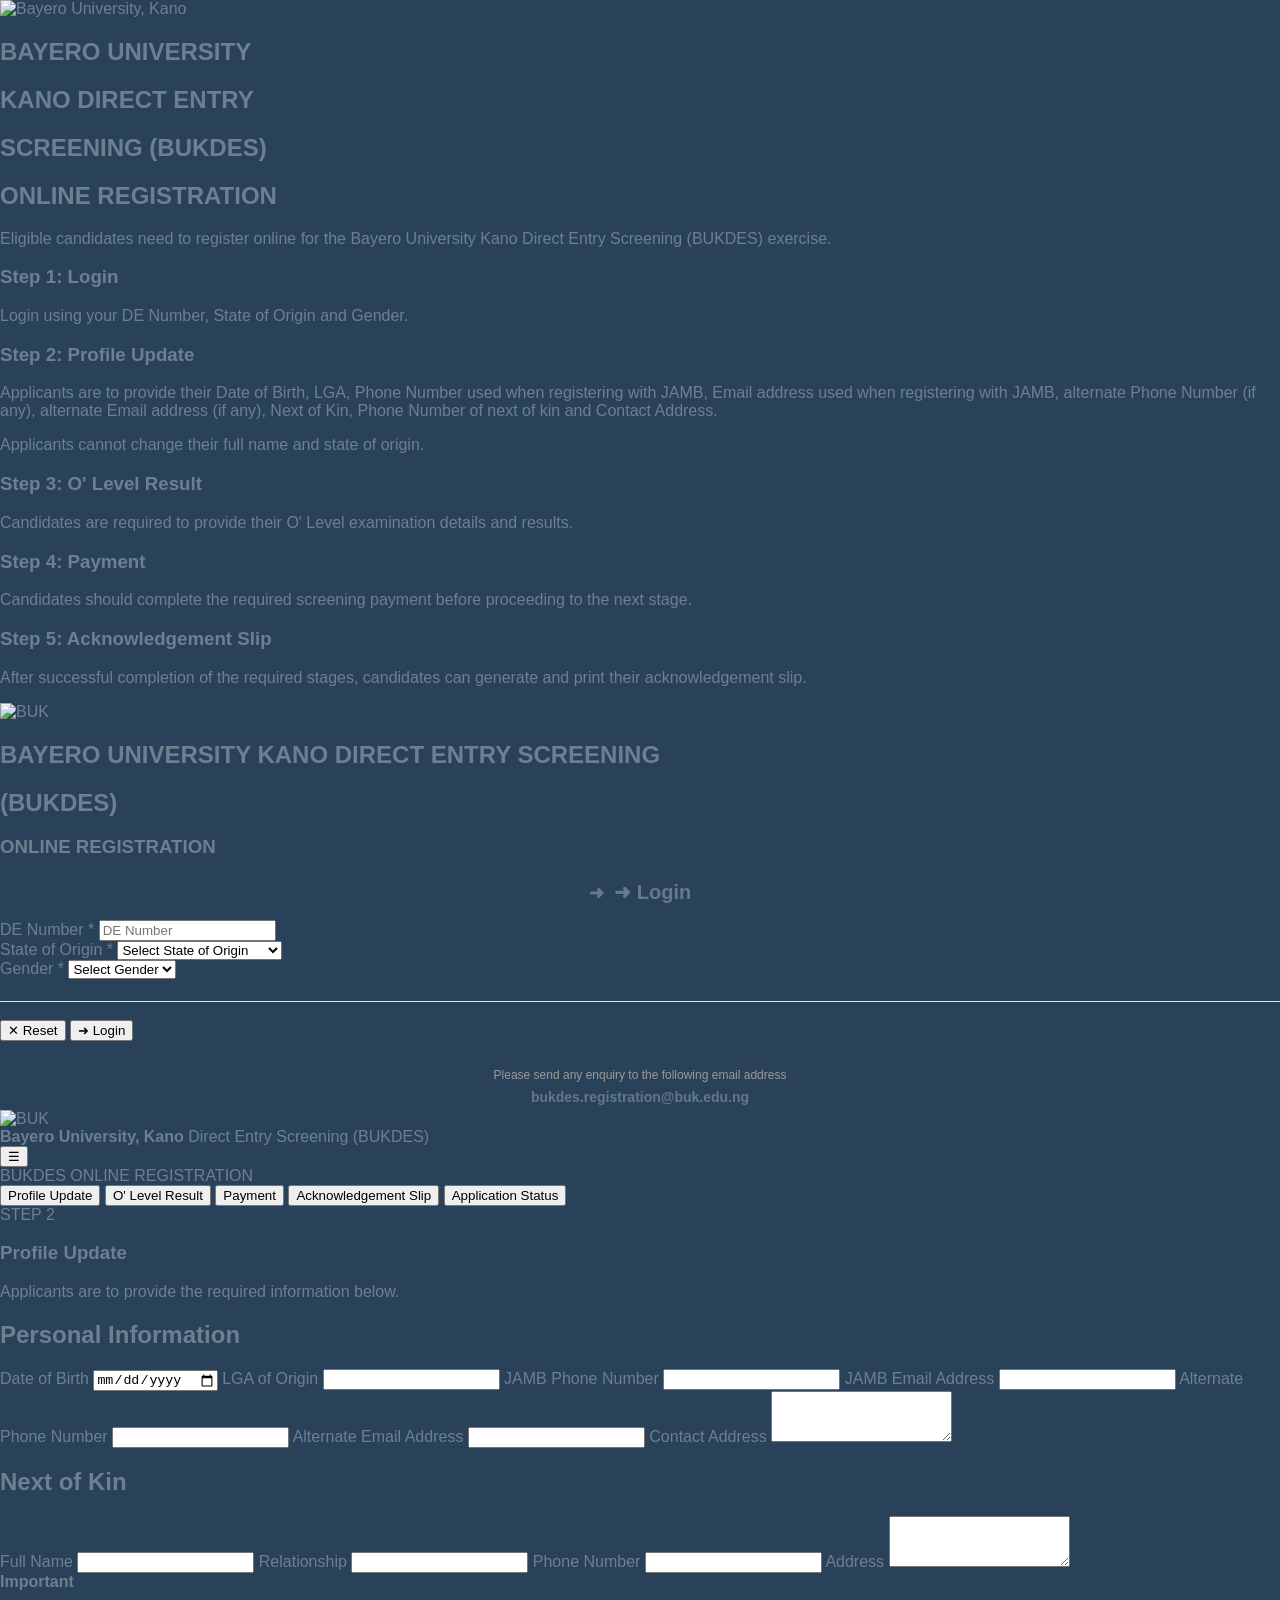
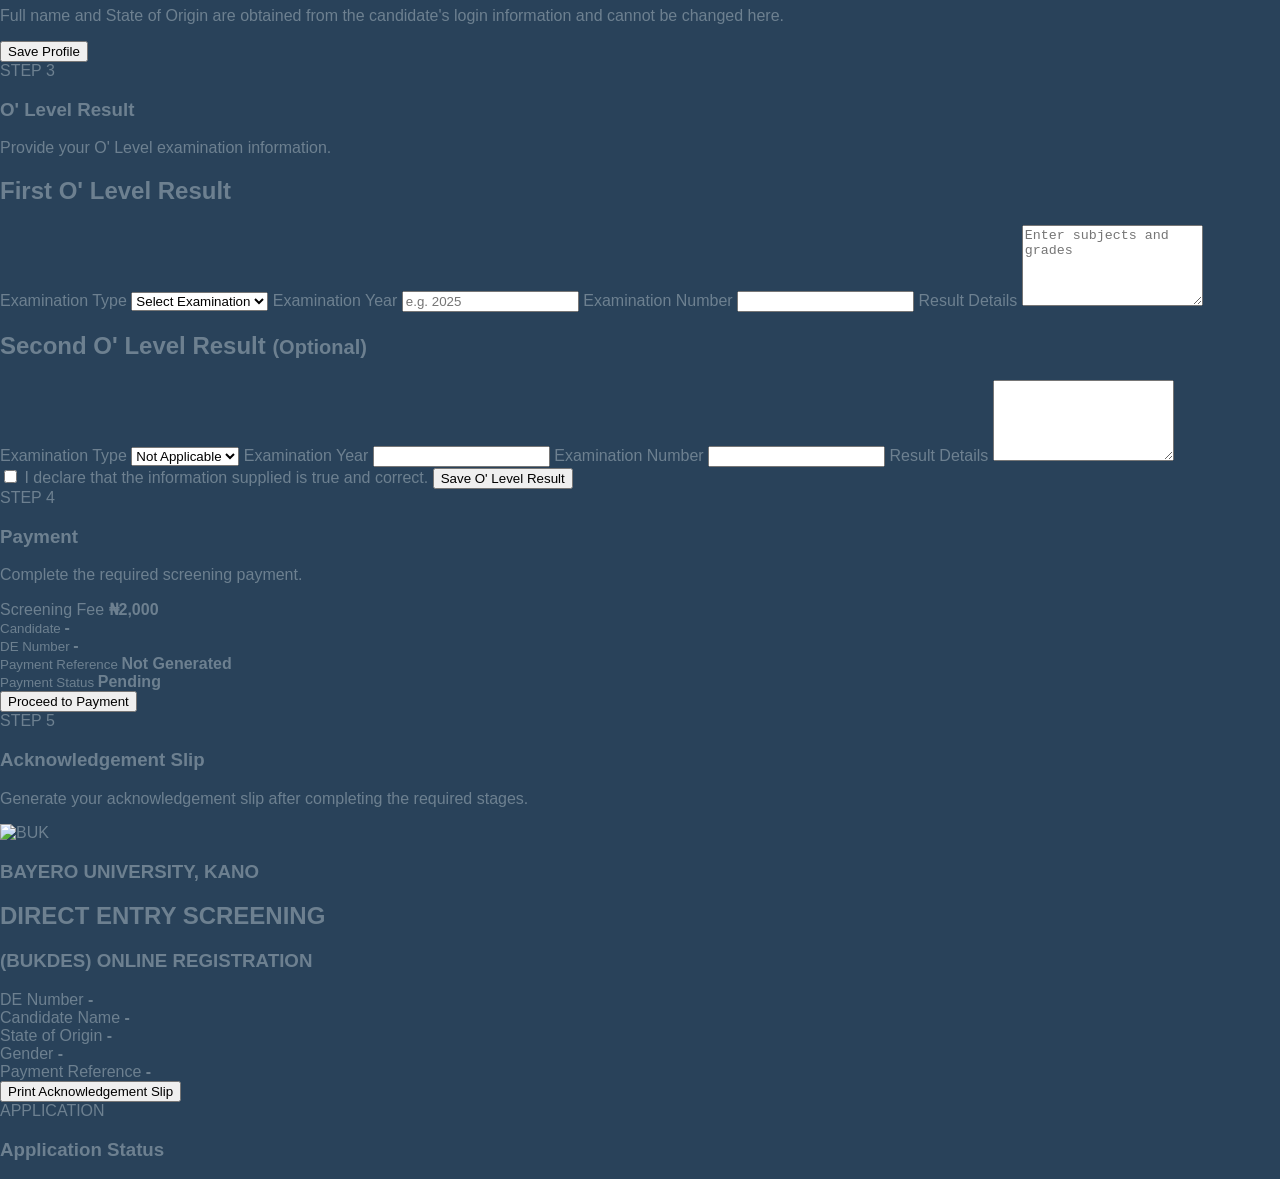
==== commit ef7fa7d3: "Add initial index.html for BUKDES registration This is the initial commit for the BUKDES Online Regi" ====
--- a/index.html
+++ b/index.html
@@ -3,805 +3,1020 @@
 <head>
   <meta charset="UTF-8">
   <meta name="viewport" content="width=device-width, initial-scale=1.0">
-  <meta name="theme-color" content="#0787c9">
-  <title>BUK Direct Entry Screening</title>
+  <meta name="theme-color" content="#29425a">
+
+  <title>BUKDES Online Registration</title>
+
   <link rel="stylesheet" href="style.css">
 </head>
 
 <body>
 
-<header class="header">
-  <div class="brand">
-    <img src="buk-logo.png" alt="Bayero University, Kano">
-    <div>
-      <strong>Bayero University, Kano</strong>
-      <span>Direct Entry Screening Exercise</span>
+<div class="portal">
+
+  <!-- =====================================================
+       LEFT INFORMATION / LANDING SECTION
+       ===================================================== -->
+
+  <section class="info-section">
+
+    <div class="info-content">
+
+      <img
+        src="buk-logo.png"
+        alt="Bayero University, Kano"
+        class="main-logo"
+      >
+
+      <h1>BAYERO UNIVERSITY</h1>
+      <h2>KANO DIRECT ENTRY</h2>
+      <h2>SCREENING (BUKDES)</h2>
+      <h2>ONLINE REGISTRATION</h2>
+
+      <div class="line"></div>
+
+      <p>
+        Eligible candidates need to register online for the
+        Bayero University Kano Direct Entry Screening
+        (BUKDES) exercise.
+      </p>
+
+
+      <!-- STEP 1 -->
+
+      <h3>Step 1: Login</h3>
+
+      <p>
+        Login using your DE Number, State of Origin and Gender.
+      </p>
+
+
+      <!-- STEP 2 -->
+
+      <h3>Step 2: Profile Update</h3>
+
+      <p>
+        Applicants are to provide their Date of Birth, LGA,
+        Phone Number used when registering with JAMB, Email
+        address used when registering with JAMB, alternate
+        Phone Number (if any), alternate Email address
+        (if any), Next of Kin, Phone Number of next of kin
+        and Contact Address.
+      </p>
+
+      <p>
+        Applicants cannot change their full name and state
+        of origin.
+      </p>
+
+
+      <!-- STEP 3 -->
+
+      <h3>Step 3: O' Level Result</h3>
+
+      <p>
+        Candidates are required to provide their O' Level
+        examination details and results.
+      </p>
+
+
+      <!-- STEP 4 -->
+
+      <h3>Step 4: Payment</h3>
+
+      <p>
+        Candidates should complete the required screening
+        payment before proceeding to the next stage.
+      </p>
+
+
+      <!-- STEP 5 -->
+
+      <h3>Step 5: Acknowledgement Slip</h3>
+
+      <p>
+        After successful completion of the required stages,
+        candidates can generate and print their
+        acknowledgement slip.
+      </p>
+
     </div>
+
+  </section>
+
+
+  <!-- =====================================================
+       DARK BLUE BACKGROUND
+       ===================================================== -->
+
+  <section class="dark-section"></section>
+
+
+  <!-- =====================================================
+       LOGIN CARD
+       ===================================================== -->
+
+  <div class="login-card">
+
+    <div class="login-card-header">
+
+      <img
+        src="buk-logo.png"
+        alt="BUK"
+        class="card-logo"
+      >
+
+      <h2>
+        BAYERO UNIVERSITY KANO DIRECT ENTRY SCREENING
+      </h2>
+
+      <h2>
+        (BUKDES)
+      </h2>
+
+      <h3>
+        ONLINE REGISTRATION
+      </h3>
+
+    </div>
+
+
+    <div class="login-title">
+      <span>➜</span> Login
+    </div>
+
+
+    <form id="loginForm">
+
+      <div class="form-row">
+
+        <label for="deNumber">
+          DE Number *
+        </label>
+
+        <input
+          type="text"
+          id="deNumber"
+          name="deNumber"
+          placeholder="DE Number"
+          autocomplete="off"
+          required
+        >
+
+      </div>
+
+
+      <div class="form-row">
+
+        <label for="state">
+          State of Origin *
+        </label>
+
+        <select
+          id="state"
+          name="state"
+          required
+        >
+
+          <option value="">
+            Select State of Origin
+          </option>
+
+          <option>Abia</option>
+          <option>Adamawa</option>
+          <option>Akwa Ibom</option>
+          <option>Anambra</option>
+          <option>Bauchi</option>
+          <option>Bayelsa</option>
+          <option>Benue</option>
+          <option>Borno</option>
+          <option>Cross River</option>
+          <option>Delta</option>
+          <option>Ebonyi</option>
+          <option>Edo</option>
+          <option>Ekiti</option>
+          <option>Enugu</option>
+          <option>Gombe</option>
+          <option>Imo</option>
+          <option>Jigawa</option>
+          <option>Kaduna</option>
+          <option>Kano</option>
+          <option>Katsina</option>
+          <option>Kebbi</option>
+          <option>Kogi</option>
+          <option>Kwara</option>
+          <option>Lagos</option>
+          <option>Nasarawa</option>
+          <option>Niger</option>
+          <option>Ogun</option>
+          <option>Ondo</option>
+          <option>Osun</option>
+          <option>Oyo</option>
+          <option>Plateau</option>
+          <option>Rivers</option>
+          <option>Sokoto</option>
+          <option>Taraba</option>
+          <option>Yobe</option>
+          <option>Zamfara</option>
+          <option>Federal Capital Territory</option>
+
+        </select>
+
+      </div>
+
+
+      <div class="form-row">
+
+        <label for="gender">
+          Gender *
+        </label>
+
+        <select
+          id="gender"
+          name="gender"
+          required
+        >
+
+          <option value="">
+            Select Gender
+          </option>
+
+          <option value="Male">Male</option>
+          <option value="Female">Female</option>
+
+        </select>
+
+      </div>
+
+
+      <div
+        id="loginError"
+        class="message error"
+      ></div>
+
+
+      <div class="login-divider"></div>
+
+
+      <div class="button-row">
+
+        <button
+          type="reset"
+          class="reset-button"
+        >
+          ✕ Reset
+        </button>
+
+        <button
+          type="submit"
+          class="login-button"
+          id="loginButton"
+        >
+          ➜ Login
+        </button>
+
+      </div>
+
+    </form>
+
+
+    <div class="login-help">
+
+      Please send any enquiry to the following email address
+
+      <strong>
+        bukdes.registration@buk.edu.ng
+      </strong>
+
+    </div>
+
   </div>
 
-  <button id="menuBtn" class="menu-btn">☰</button>
-</header>
-
-
-<div class="shell">
-
-  <aside class="sidebar" id="sidebar">
-
-    <div class="portal-title">SCREENING PORTAL</div>
-
-    <button class="nav active" data-page="login">
-      Login
-    </button>
-
-    <button class="nav" data-page="profile">
-      Profile Update
-    </button>
-
-    <button class="nav" data-page="olevel">
-      O' Level Result
-    </button>
-
-    <button class="nav" data-page="payment">
-      Payment
-    </button>
-
-    <button class="nav" data-page="acknowledgement">
-      Acknowledgement Slip
-    </button>
-
-    <button class="nav" data-page="status">
-      Application Status
-    </button>
-
-    <div class="sidebar-note">
-      For prospective Direct Entry candidates
-    </div>
-
-  </aside>
-
-
-  <main class="main">
-
-    <!-- =====================================================
-         LOGIN
-         ===================================================== -->
-
-    <section id="login" class="page active">
-
-      <div class="hero">
+
+  <!-- =====================================================
+       APPLICATION AREA
+       ===================================================== -->
+
+  <main
+    id="application"
+    class="application"
+  >
+
+    <!-- ===================================================
+         APPLICATION HEADER
+         =================================================== -->
+
+    <header class="application-header">
+
+      <div class="application-brand">
+
+        <img
+          src="buk-logo.png"
+          alt="BUK"
+        >
 
         <div>
-
-          <div class="small-label">
-            BUKDES ONLINE REGISTRATION
+          <strong>
+            Bayero University, Kano
+          </strong>
+
+          <span>
+            Direct Entry Screening (BUKDES)
+          </span>
+        </div>
+
+      </div>
+
+      <button
+        type="button"
+        id="menuButton"
+        class="menu-button"
+      >
+        ☰
+      </button>
+
+    </header>
+
+
+    <div class="application-layout">
+
+
+      <!-- SIDEBAR -->
+
+      <aside
+        id="sidebar"
+        class="sidebar"
+      >
+
+        <div class="sidebar-title">
+          BUKDES ONLINE REGISTRATION
+        </div>
+
+        <button
+          class="side-link active"
+          data-page="profilePage"
+        >
+          Profile Update
+        </button>
+
+        <button
+          class="side-link"
+          data-page="olevelPage"
+        >
+          O' Level Result
+        </button>
+
+        <button
+          class="side-link"
+          data-page="paymentPage"
+        >
+          Payment
+        </button>
+
+        <button
+          class="side-link"
+          data-page="ackPage"
+        >
+          Acknowledgement Slip
+        </button>
+
+        <button
+          class="side-link"
+          data-page="statusPage"
+        >
+          Application Status
+        </button>
+
+      </aside>
+
+
+      <!-- CONTENT -->
+
+      <section class="application-content">
+
+
+        <!-- =================================================
+             PROFILE UPDATE
+             ================================================= -->
+
+        <section
+          id="profilePage"
+          class="application-page active"
+        >
+
+          <div class="page-heading">
+
+            <span>
+              STEP 2
+            </span>
+
+            <h1>
+              Profile Update
+            </h1>
+
+            <p>
+              Applicants are to provide the required
+              information below.
+            </p>
+
           </div>
 
-          <h1>
-            Bayero University Kano Direct Entry Screening
-          </h1>
-
-          <p>
-            Login using your DE Number, State of Origin and Gender
-            to continue with your screening registration.
-          </p>
-
-        </div>
-
-        <div class="hero-mark">
-          BUK
-        </div>
-
-      </div>
-
-
-      <div class="card login-card">
-
-        <div class="login-heading">
-          <img src="buk-logo.png" alt="BUK">
-          <h2>
-            BAYERO UNIVERSITY KANO DIRECT ENTRY SCREENING
-          </h2>
-
-          <h3>
-            (BUKDES) ONLINE REGISTRATION
-          </h3>
-        </div>
-
-
-        <form id="loginForm" class="form">
-
-          <label>
-            DE Number
-            <input
-              type="text"
-              name="deNumber"
-              id="deNumber"
-              placeholder="DE Number"
-              autocomplete="off"
-              required
+
+          <form
+            id="profileForm"
+            class="application-card"
+          >
+
+            <h2>
+              Personal Information
+            </h2>
+
+            <div class="form-grid">
+
+              <label>
+                Date of Birth
+                <input
+                  type="date"
+                  name="dob"
+                  required
+                >
+              </label>
+
+
+              <label>
+                LGA of Origin
+                <input
+                  type="text"
+                  name="lga"
+                  required
+                >
+              </label>
+
+
+              <label>
+                JAMB Phone Number
+                <input
+                  type="tel"
+                  name="phone"
+                  required
+                >
+              </label>
+
+
+              <label>
+                JAMB Email Address
+                <input
+                  type="email"
+                  name="email"
+                  required
+                >
+              </label>
+
+
+              <label>
+                Alternate Phone Number
+                <input
+                  type="tel"
+                  name="altPhone"
+                >
+              </label>
+
+
+              <label>
+                Alternate Email Address
+                <input
+                  type="email"
+                  name="altEmail"
+                >
+              </label>
+
+
+              <label class="full">
+                Contact Address
+                <textarea
+                  name="address"
+                  rows="3"
+                  required
+                ></textarea>
+              </label>
+
+            </div>
+
+
+            <h2>
+              Next of Kin
+            </h2>
+
+            <div class="form-grid">
+
+              <label>
+                Full Name
+                <input
+                  type="text"
+                  name="kinName"
+                  required
+                >
+              </label>
+
+
+              <label>
+                Relationship
+                <input
+                  type="text"
+                  name="kinRelationship"
+                  required
+                >
+              </label>
+
+
+              <label>
+                Phone Number
+                <input
+                  type="tel"
+                  name="kinPhone"
+                  required
+                >
+              </label>
+
+
+              <label class="full">
+                Address
+                <textarea
+                  name="kinAddress"
+                  rows="3"
+                  required
+                ></textarea>
+              </label>
+
+            </div>
+
+
+            <div class="locked-information">
+
+              <strong>
+                Important
+              </strong>
+
+              <p>
+                Full name and State of Origin are obtained
+                from the candidate's login information and
+                cannot be changed here.
+              </p>
+
+            </div>
+
+
+            <button
+              type="submit"
+              class="primary-button"
             >
-          </label>
-
-
-          <label>
-            State of Origin
-            <select
-              name="state"
-              id="loginState"
-              required
+              Save Profile
+            </button>
+
+          </form>
+
+        </section>
+
+
+        <!-- =================================================
+             O LEVEL
+             ================================================= -->
+
+        <section
+          id="olevelPage"
+          class="application-page"
+        >
+
+          <div class="page-heading">
+
+            <span>
+              STEP 3
+            </span>
+
+            <h1>
+              O' Level Result
+            </h1>
+
+            <p>
+              Provide your O' Level examination information.
+            </p>
+
+          </div>
+
+
+          <form
+            id="olevelForm"
+            class="application-card"
+          >
+
+            <h2>
+              First O' Level Result
+            </h2>
+
+            <div class="form-grid">
+
+              <label>
+                Examination Type
+
+                <select
+                  name="exam1"
+                  required
+                >
+                  <option value="">
+                    Select Examination
+                  </option>
+                  <option>WAEC</option>
+                  <option>NECO</option>
+                  <option>NABTEB</option>
+                  <option>NBAIS</option>
+                  <option>Other</option>
+                </select>
+
+              </label>
+
+
+              <label>
+                Examination Year
+
+                <input
+                  type="text"
+                  name="year1"
+                  placeholder="e.g. 2025"
+                  required
+                >
+
+              </label>
+
+
+              <label>
+                Examination Number
+
+                <input
+                  type="text"
+                  name="number1"
+                  required
+                >
+
+              </label>
+
+
+              <label class="full">
+
+                Result Details
+
+                <textarea
+                  name="result1"
+                  rows="5"
+                  placeholder="Enter subjects and grades"
+                  required
+                ></textarea>
+
+              </label>
+
+            </div>
+
+
+            <h2>
+              Second O' Level Result
+              <small>(Optional)</small>
+            </h2>
+
+
+            <div class="form-grid">
+
+              <label>
+
+                Examination Type
+
+                <select name="exam2">
+
+                  <option value="">
+                    Not Applicable
+                  </option>
+
+                  <option>WAEC</option>
+                  <option>NECO</option>
+                  <option>NABTEB</option>
+                  <option>NBAIS</option>
+                  <option>Other</option>
+
+                </select>
+
+              </label>
+
+
+              <label>
+
+                Examination Year
+
+                <input
+                  type="text"
+                  name="year2"
+                >
+
+              </label>
+
+
+              <label>
+
+                Examination Number
+
+                <input
+                  type="text"
+                  name="number2"
+                >
+
+              </label>
+
+
+              <label class="full">
+
+                Result Details
+
+                <textarea
+                  name="result2"
+                  rows="5"
+                ></textarea>
+
+              </label>
+
+            </div>
+
+
+            <label class="declaration">
+
+              <input
+                type="checkbox"
+                name="declared"
+                required
+              >
+
+              I declare that the information supplied is
+              true and correct.
+
+            </label>
+
+
+            <button
+              type="submit"
+              class="primary-button"
             >
-              <option value="">Select State of Origin</option>
-              <option>Abia</option>
-              <option>Adamawa</option>
-              <option>Akwa Ibom</option>
-              <option>Anambra</option>
-              <option>Bauchi</option>
-              <option>Bayelsa</option>
-              <option>Benue</option>
-              <option>Borno</option>
-              <option>Cross River</option>
-              <option>Delta</option>
-              <option>Ebonyi</option>
-              <option>Edo</option>
-              <option>Ekiti</option>
-              <option>Enugu</option>
-              <option>Gombe</option>
-              <option>Imo</option>
-              <option>Jigawa</option>
-              <option>Kaduna</option>
-              <option>Kano</option>
-              <option>Katsina</option>
-              <option>Kebbi</option>
-              <option>Kogi</option>
-              <option>Kwara</option>
-              <option>Lagos</option>
-              <option>Nasarawa</option>
-              <option>Niger</option>
-              <option>Ogun</option>
-              <option>Ondo</option>
-              <option>Osun</option>
-              <option>Oyo</option>
-              <option>Plateau</option>
-              <option>Rivers</option>
-              <option>Sokoto</option>
-              <option>Taraba</option>
-              <option>Yobe</option>
-              <option>Zamfara</option>
-              <option>FCT</option>
-            </select>
-          </label>
-
-
-          <label>
-            Gender
-            <select
-              name="gender"
-              id="loginGender"
-              required
+              Save O' Level Result
+            </button>
+
+          </form>
+
+        </section>
+
+
+        <!-- =================================================
+             PAYMENT
+             ================================================= -->
+
+        <section
+          id="paymentPage"
+          class="application-page"
+        >
+
+          <div class="page-heading">
+
+            <span>
+              STEP 4
+            </span>
+
+            <h1>
+              Payment
+            </h1>
+
+            <p>
+              Complete the required screening payment.
+            </p>
+
+          </div>
+
+
+          <div class="application-card payment-card">
+
+            <div class="payment-amount">
+
+              <span>
+                Screening Fee
+              </span>
+
+              <strong>
+                ₦2,000
+              </strong>
+
+            </div>
+
+
+            <div class="payment-information">
+
+              <div>
+                <small>
+                  Candidate
+                </small>
+
+                <strong id="paymentCandidate">
+                  -
+                </strong>
+              </div>
+
+
+              <div>
+                <small>
+                  DE Number
+                </small>
+
+                <strong id="paymentDE">
+                  -
+                </strong>
+              </div>
+
+
+              <div>
+                <small>
+                  Payment Reference
+                </small>
+
+                <strong id="paymentReference">
+                  Not Generated
+                </strong>
+              </div>
+
+
+              <div>
+                <small>
+                  Payment Status
+                </small>
+
+                <strong id="paymentStatus">
+                  Pending
+                </strong>
+              </div>
+
+            </div>
+
+
+            <button
+              type="button"
+              id="payButton"
+              class="primary-button"
             >
-              <option value="">Select Gender</option>
-              <option>Male</option>
-              <option>Female</option>
-            </select>
-          </label>
-
-
-          <button
-            class="primary"
-            type="submit"
-            id="loginBtn"
+              Proceed to Payment
+            </button>
+
+          </div>
+
+        </section>
+
+
+        <!-- =================================================
+             ACKNOWLEDGEMENT
+             ================================================= -->
+
+        <section
+          id="ackPage"
+          class="application-page"
+        >
+
+          <div class="page-heading">
+
+            <span>
+              STEP 5
+            </span>
+
+            <h1>
+              Acknowledgement Slip
+            </h1>
+
+            <p>
+              Generate your acknowledgement slip after
+              completing the required stages.
+            </p>
+
+          </div>
+
+
+          <div
+            id="acknowledgementSlip"
+            class="acknowledgement"
           >
-            Login
-          </button>
-
-        </form>
-
-
-        <div class="login-help">
-          Please ensure that the information entered is correct.
-        </div>
-
-      </div>
-
-    </section>
-
-
-    <!-- =====================================================
-         PROFILE UPDATE
-         ===================================================== -->
-
-    <section id="profile" class="page">
-
-      <div class="title">
-
-        <div class="small-label">
-          STEP 2
-        </div>
-
-        <h1>
-          Profile Update
-        </h1>
-
-        <p>
-          Provide the information required for your Direct Entry
-          screening registration.
-        </p>
-
-      </div>
-
-
-      <form id="profileForm" class="card form">
-
-        <h2>
-          Personal Information
-        </h2>
-
-
-        <div class="form-grid">
-
-          <label>
-            First Name
-            <input
-              name="firstName"
-              required
+
+            <img
+              src="buk-logo.png"
+              alt="BUK"
             >
-          </label>
-
-
-          <label>
-            Middle Name
-            <input
-              name="middleName"
+
+            <h1>
+              BAYERO UNIVERSITY, KANO
+            </h1>
+
+            <h2>
+              DIRECT ENTRY SCREENING
+            </h2>
+
+            <h3>
+              (BUKDES) ONLINE REGISTRATION
+            </h3>
+
+
+            <div class="ack-details">
+
+              <div>
+                <span>
+                  DE Number
+                </span>
+
+                <strong id="ackDE">
+                  -
+                </strong>
+              </div>
+
+
+              <div>
+                <span>
+                  Candidate Name
+                </span>
+
+                <strong id="ackName">
+                  -
+                </strong>
+              </div>
+
+
+              <div>
+                <span>
+                  State of Origin
+                </span>
+
+                <strong id="ackState">
+                  -
+                </strong>
+              </div>
+
+
+              <div>
+                <span>
+                  Gender
+                </span>
+
+                <strong id="ackGender">
+                  -
+                </strong>
+              </div>
+
+
+              <div>
+                <span>
+                  Payment Reference
+                </span>
+
+                <strong id="ackPayment">
+                  -
+                </strong>
+              </div>
+
+            </div>
+
+
+            <button
+              type="button"
+              id="printAcknowledgement"
+              class="primary-button"
             >
-          </label>
-
-
-          <label>
-            Last Name
-            <input
-              name="lastName"
-              required
-            >
-          </label>
-
-
-          <label>
-            Date of Birth
-            <input
-              name="dob"
-              type="date"
-              required
-            >
-          </label>
-
-
-          <label>
-            LGA of Origin
-            <input
-              name="lga"
-              required
-            >
-          </label>
-
-        </div>
-
-
-        <h2>
-          Contact Information
-        </h2>
-
-
-        <div class="form-grid">
-
-          <label>
-            Phone Number Used When Registering With JAMB
-            <input
-              name="phone"
-              type="tel"
-              required
-            >
-          </label>
-
-
-          <label>
-            Email Address Used When Registering With JAMB
-            <input
-              name="email"
-              type="email"
-              required
-            >
-          </label>
-
-
-          <label>
-            Alternate Phone Number
-            <input
-              name="altPhone"
-              type="tel"
-            >
-          </label>
-
-
-          <label>
-            Alternate Email Address
-            <input
-              name="altEmail"
-              type="email"
-            >
-          </label>
-
-
-          <label class="wide">
-            Contact Address
-            <textarea
-              name="address"
-              rows="3"
-              required
-            ></textarea>
-          </label>
-
-        </div>
-
-
-        <h2>
-          Next of Kin
-        </h2>
-
-
-        <div class="form-grid">
-
-          <label>
-            Full Name
-            <input
-              name="kinName"
-              required
-            >
-          </label>
-
-
-          <label>
-            Relationship
-            <input
-              name="kinRelationship"
-              required
-            >
-          </label>
-
-
-          <label>
-            Phone Number
-            <input
-              name="kinPhone"
-              type="tel"
-              required
-            >
-          </label>
-
-
-          <label class="wide">
-            Address
-            <textarea
-              name="kinAddress"
-              rows="3"
-              required
-            ></textarea>
-          </label>
-
-        </div>
-
-
-        <button
-          class="primary"
-          type="submit"
-        >
-          Update Profile
-        </button>
-
-      </form>
-
-    </section>
-
-
-    <!-- =====================================================
-         O LEVEL
-         ===================================================== -->
-
-    <section id="olevel" class="page">
-
-      <div class="title">
-
-        <div class="small-label">
-          STEP 3
-        </div>
-
-        <h1>
-          O' Level Result
-        </h1>
-
-        <p>
-          Provide your O' Level examination result.
-        </p>
-
-      </div>
-
-
-      <form id="olevelForm" class="card form">
-
-        <h2>
-          First O' Level Result
-        </h2>
-
-
-        <div class="form-grid">
-
-          <label>
-            Examination Type
-
-            <select name="exam1" required>
-              <option value="">Select</option>
-              <option>WAEC</option>
-              <option>NECO</option>
-              <option>NABTEB</option>
-              <option>NBAIS</option>
-              <option>Other</option>
-            </select>
-
-          </label>
-
-
-          <label>
-            Examination Year
-            <input
-              name="year1"
-              placeholder="e.g. 2025"
-              required
-            >
-          </label>
-
-
-          <label>
-            Examination Number
-            <input
-              name="number1"
-              required
-            >
-          </label>
-
-
-          <label class="wide">
-            Result Details
-
-            <textarea
-              name="result1"
-              rows="5"
-              placeholder="Enter subjects and grades as applicable."
-              required
-            ></textarea>
-
-          </label>
-
-        </div>
-
-
-        <h2>
-          Second O' Level Result
-          <span class="optional">(Optional)</span>
-        </h2>
-
-
-        <div class="form-grid">
-
-          <label>
-            Examination Type
-
-            <select name="exam2">
-              <option value="">Not Applicable</option>
-              <option>WAEC</option>
-              <option>NECO</option>
-              <option>NABTEB</option>
-              <option>NBAIS</option>
-              <option>Other</option>
-            </select>
-
-          </label>
-
-
-          <label>
-            Examination Year
-            <input name="year2">
-          </label>
-
-
-          <label>
-            Examination Number
-            <input name="number2">
-          </label>
-
-
-          <label class="wide">
-            Result Details
-
-            <textarea
-              name="result2"
-              rows="5"
-              placeholder="Optional second result"
-            ></textarea>
-
-          </label>
-
-        </div>
-
-
-        <label class="declaration">
-
-          <input
-            type="checkbox"
-            name="declare"
-            required
-          >
-
-          I declare that the information supplied is true and correct.
-
-        </label>
-
-
-        <button
-          class="primary"
-          type="submit"
-        >
-          Save O' Level Result
-        </button>
-
-      </form>
-
-    </section>
-
-
-    <!-- =====================================================
-         PAYMENT
-         ===================================================== -->
-
-    <section id="payment" class="page">
-
-      <div class="title">
-
-        <div class="small-label">
-          STEP 4
-        </div>
-
-        <h1>
-          Screening Payment
-        </h1>
-
-        <p>
-          Generate your payment and complete the screening fee.
-        </p>
-
-      </div>
-
-
-      <div class="card payment-card">
-
-        <div class="amount">
-
-          <span>
-            Screening Fee
-          </span>
-
-          <b>
-            ₦2,000
-          </b>
-
-        </div>
-
-
-        <div class="payment-grid">
-
-          <div>
-            <small>
-              Candidate
-            </small>
-
-            <b id="paymentCandidate">
-              Not available
-            </b>
+              Print Acknowledgement Slip
+            </button>
+
           </div>
 
-
-          <div>
-            <small>
-              DE Number
-            </small>
-
-            <b id="paymentDeNumber">
-              Not available
-            </b>
+        </section>
+
+
+        <!-- =================================================
+             STATUS
+             ================================================= -->
+
+        <section
+          id="statusPage"
+          class="application-page"
+        >
+
+          <div class="page-heading">
+
+            <span>
+              APPLICATION
+            </span>
+
+            <h1>
+              Application Status
+            </h1>
+
           </div>
 
 
-          <div>
-            <small>
-              Reference
-            </small>
-
-            <b id="paymentRef">
-              Not generated
-            </b>
-          </div>
-
-
-          <div>
-            <small>
-              Status
-            </small>
-
-            <b id="paymentStatus">
-              Pending
-            </b>
-          </div>
-
-        </div>
-
-
-        <button
-          class="primary"
-          id="generatePayment"
-          type="button"
-        >
-          Generate Payment
-        </button>
-
-
-        <p class="muted">
-          Your payment will only be marked successful after the
-          payment provider confirms the transaction.
-        </p>
-
-      </div>
-
-    </section>
-
-
-    <!-- =====================================================
-         ACKNOWLEDGEMENT
-         ===================================================== -->
-
-    <section id="acknowledgement" class="page">
-
-      <div class="title">
-
-        <div class="small-label">
-          STEP 5
-        </div>
-
-        <h1>
-          Acknowledgement Slip
-        </h1>
-
-        <p>
-          Your acknowledgement slip becomes available after
-          successful payment verification.
-        </p>
-
-      </div>
-
-
-      <div class="card ack">
-
-        <div class="ack-logo">
-          <img
-            src="buk-logo.png"
-            alt="BUK"
-          >
-        </div>
-
-
-        <h2>
-          Bayero University, Kano
-        </h2>
-
-
-        <h3>
-          DIRECT ENTRY SCREENING EXERCISE
-        </h3>
-
-
-        <p id="ackMessage">
-          Complete your profile, O' Level information and
-          successful payment before printing your acknowledgement slip.
-        </p>
-
-
-        <button
-          class="primary"
-          id="printAck"
-          type="button"
-        >
-          Print Acknowledgement Slip
-        </button>
-
-      </div>
-
-    </section>
-
-
-    <!-- =====================================================
-         STATUS
-         ===================================================== -->
-
-    <section id="status" class="page">
-
-      <div class="title">
-
-        <div class="small-label">
-          APPLICATION
-        </div>
-
-        <h1>
-          Application Status
-        </h1>
-
-      </div>
-
-
-      <div class="card status-card">
-
-        <div class="status-row">
-          <span>Login</span>
-          <b id="sLogin">Pending</b>
-        </div>
-
-
-        <div class="status-row">
-          <span>Candidate Profile</span>
-          <b id="sProfile">Pending</b>
-        </div>
-
-
-        <div class="status-row">
-          <span>O' Level Result</span>
-          <b id="sOlevel">Pending</b>
-        </div>
-
-
-        <div class="status-row">
-          <span>Payment</span>
-          <b id="sPayment">Pending</b>
-        </div>
-
-
-        <div class="status-row">
-          <span>Acknowledgement</span>
-          <b id="sAck">Pending</b>
-        </div>
-
-
-        <div
-          class="status-message"
-          id="statusMessage"
-        >
-          Login with your DE Number, State of Origin and Gender.
-        </div>
-
-      </div>
-
-    </section>
-
-  </main>
-
-</div>
-
-
-<div
-  class="toast"
-  id="toast"
-></div>
-
-
-<!-- Supabase JavaScript client -->
-<script src="https://cdn.jsdelivr.net/npm/@supabase/supabase-js@2"></script>
-
-<script src="script.js"></script>
-
-</body>
-      </html>
+          <div class="application-card status-card">
+
+            <div class="status-item">
+
+              <s
--- a/style.css
+++ b/style.css
@@ -1,676 +1,707 @@
-
-
-
-*{box-sizing:border-box}
-
-:root{
-  --blue:#0787c9;
-  --darkblue:#056d9f;
-  --soft:#eef8fd;
-  --text:#222;
-  --muted:#6b7280;
-  --border:#ddd;
-  --bg:#f6f8fa;
-  --white:#fff
-}
-
-html{color-scheme:light}
-
+/* =========================================================
+   BUK DIRECT ENTRY SCREENING (BUKDES)
+   LOGIN PAGE
+   ========================================================= */
+
+*{
+  box-sizing:border-box;
+}
+
+html,
 body{
   margin:0;
-  background:var(--bg);
-  color:var(--text);
-  font-family:Arial,Helvetica,sans-serif;
-  font-size:15px;
-  line-height:1.5
-}
-
-/* =========================
-   HEADER
-   ========================= */
-
-.header{
-  height:92px;
+  padding:0;
+  width:100%;
+  min-height:100%;
+}
+
+body{
+  font-family:Arial, Helvetica, sans-serif;
+  background:#29425a;
+  color:#6d8090;
+  overflow-x:hidden;
+}
+
+/* =========================================================
+   MAIN LOGIN SCREEN
+   ========================================================= */
+
+.login-page{
+  min-height:100vh;
+  width:100%;
+  display:flex;
+  position:relative;
+  background:#29425a;
+}
+
+/* =========================================================
+   LEFT INFORMATION PANEL
+   ========================================================= */
+
+.login-info{
+  width:48%;
+  min-height:100vh;
   background:#fff;
-  border-bottom:1px solid #ddd;
-  display:flex;
-  align-items:center;
-  justify-content:space-between;
-  padding:8px 30px;
-  position:sticky;
-  top:0;
-  z-index:10
-}
-
-.brand{
-  display:flex;
-  align-items:center;
-  gap:16px
-}
-
-.brand img{
-  width:72px;
-  height:72px;
-  object-fit:contain
-}
-
-.brand strong{
-  display:block;
-  font-size:20px;
-  font-weight:700
-}
-
-.brand span{
-  display:block;
-  font-size:14px;
-  color:var(--muted);
-  margin-top:4px
-}
-
-.menu-btn{
-  display:none;
-  border:0;
-  background:var(--soft);
-  color:var(--blue);
-  font-size:25px;
-  border-radius:6px;
-  padding:9px 12px
-}
-
-/* =========================
-   MAIN LAYOUT
-   ========================= */
-
-.shell{
-  display:flex;
-  min-height:calc(100vh - 92px)
-}
-
-.sidebar{
-  width:255px;
-  background:#fff;
-  border-right:1px solid #ddd;
-  padding:24px 15px;
-  display:flex;
-  flex-direction:column
-}
-
-.portal-title{
-  font-size:13px;
-  letter-spacing:1.2px;
-  font-weight:800;
-  color:#888;
-  padding:0 13px 14px
-}
-
-.nav{
-  border:0;
-  background:#fff;
-  text-align:left;
-  padding:14px 13px;
-  border-radius:5px;
-  color:#444;
-  font-weight:600;
-  font-size:15px;
-  margin:2px 0;
-  cursor:pointer
-}
-
-.nav:hover,
-.nav.active{
-  background:var(--soft);
-  color:var(--blue)
-}
-
-.sidebar-note{
-  margin-top:auto;
-  padding:18px 13px;
-  color:#999;
-  font-size:12px;
-  line-height:1.6
-}
-
-.main{
-  flex:1;
-  padding:32px;
-  max-width:1250px;
-  margin:auto;
-  width:100%
-}
-
-.page{
-  display:none
-}
-
-.page.active{
-  display:block
-}
-
-/* =========================
-   HERO
-   ========================= */
-
-.hero{
-  background:var(--blue);
-  color:#fff;
-  padding:32px 34px;
-  border-radius:7px;
-  display:flex;
-  justify-content:space-between;
-  align-items:center
-}
-
-.small-label{
-  font-size:12px;
-  font-weight:800;
-  letter-spacing:1.3px;
-  color:var(--blue);
-  margin-bottom:8px
-}
-
-.hero .small-label{
-  color:#d9f3ff
-}
-
-.hero h1,
-.title h1{
-  margin:0 0 10px;
-  font-size:30px
-}
-
-.hero p{
-  margin:0;
-  line-height:1.7;
-  color:#effaff;
-  max-width:700px;
-  font-size:15px
-}
-
-.hero-mark{
-  font-size:55px;
-  font-weight:900;
-  opacity:.18
-}
-
-/* =========================
-   DASHBOARD CARDS
-   ========================= */
-
-.grid3{
-  display:grid;
-  grid-template-columns:repeat(3,1fr);
-  gap:18px;
-  margin:20px 0
-}
-
-.card{
-  background:#fff;
-  border:1px solid var(--border);
-  border-radius:7px;
-  padding:24px
-}
-
-.stat span{
-  font-size:14px;
-  color:var(--muted)
-}
-
-.stat b{
-  display:block;
-  font-size:21px;
-  color:var(--blue);
-  margin:9px 0
-}
-
-.stat small{
-  font-size:12px;
-  color:#999
-}
-
-.card h2{
-  font-size:19px;
-  margin:0 0 9px
-}
-
-.muted{
-  font-size:14px;
-  color:var(--muted);
-  line-height:1.7
-}
-
-/* =========================
-   PROCESS
-   ========================= */
-
-.process{
-  display:grid;
-  grid-template-columns:repeat(4,1fr);
-  gap:14px;
-  margin-top:22px
-}
-
-.process div{
-  border:1px solid var(--border);
-  padding:16px;
-  border-radius:5px
-}
-
-.process i{
-  display:grid;
-  place-items:center;
-  width:32px;
-  height:32px;
-  border-radius:50%;
-  background:var(--soft);
-  color:var(--blue);
-  font-style:normal;
-  font-weight:bold;
-  margin-bottom:11px
-}
-
-.process b,
-.process span{
-  display:block
-}
-
-.process b{
-  font-size:14px;
-  margin-bottom:6px
-}
-
-.process span{
-  font-size:12px;
-  color:var(--muted);
-  line-height:1.6
-}
-
-/* =========================
-   NOTICE
-   ========================= */
-
-.notice{
-  margin-top:17px;
-  background:#fff8e8;
-  border:1px solid #eedcae;
-  padding:16px;
-  border-radius:5px;
-  font-size:14px;
-  color:#725915;
-  line-height:1.6
-}
-
-/* =========================
-   PAGE TITLES
-   ========================= */
-
-.title{
-  margin-bottom:20px
-}
-
-.title h1{
-  font-size:28px
-}
-
-.title p{
-  margin:0;
-  color:var(--muted);
-  font-size:14px
-}
-
-/* =========================
-   FORMS
-   ========================= */
-
-.form h2{
-  margin:25px 0 14px;
-  border-bottom:1px solid var(--border);
-  padding-bottom:10px
-}
-
-.form h2:first-child{
-  margin-top:0
-}
-
-.form-grid{
-  display:grid;
-  grid-template-columns:repeat(2,1fr);
-  gap:17px
-}
-
-label{
-  font-size:13px;
-  font-weight:bold;
-  color:#4b5563
-}
-
-input,
-select,
-textarea{
-  display:block;
-  width:100%;
-  margin-top:7px;
-  padding:13px;
-  border:1px solid #cfd4da;
-  border-radius:5px;
-  background:#fff;
-  color:#222;
-  outline:none;
-  font-size:14px;
-  font-family:inherit
-}
-
-textarea{
-  resize:vertical
-}
-
-.wide{
-  grid-column:1/-1
-}
-
-input:focus,
-select:focus,
-textarea:focus{
-  border-color:var(--blue);
-  box-shadow:0 0 0 2px rgba(7,135,201,.1)
-}
-
-/* =========================
-   BUTTON
-   ========================= */
-
-.primary{
-  margin-top:21px;
-  background:var(--blue);
-  color:#fff;
-  border:0;
-  padding:13px 21px;
-  border-radius:5px;
-  font-weight:bold;
-  font-size:14px;
-  cursor:pointer
-}
-
-.primary:hover{
-  background:var(--darkblue)
-}
-
-.optional{
-  font-size:12px;
-  color:#999;
-  font-weight:normal
-}
-
-.declaration{
-  display:flex;
-  gap:9px;
-  align-items:center;
-  margin-top:20px;
-  font-size:13px
-}
-
-.declaration input{
-  width:auto;
-  margin:0
-}
-
-/* =========================
-   PAYMENT
-   ========================= */
-
-.payment-card{
-  max-width:760px
-}
-
-.amount{
-  display:flex;
-  justify-content:space-between;
-  padding-bottom:22px;
-  border-bottom:1px solid var(--border)
-}
-
-.amount span{
-  color:var(--muted);
-  font-size:14px
-}
-
-.amount b{
-  font-size:31px;
-  color:var(--blue)
-}
-
-.payment-grid{
-  display:grid;
-  grid-template-columns:repeat(2,1fr);
-  gap:20px;
-  padding:22px 0
-}
-
-.payment-grid small{
-  display:block;
-  color:#999;
-  font-size:12px;
-  margin-bottom:6px
-}
-
-.payment-grid b{
-  font-size:14px
-}
-
-/* =========================
-   ACKNOWLEDGEMENT
-   ========================= */
-
-.ack{
-  text-align:center;
-  max-width:650px;
-  margin:auto
-}
-
-.ack-logo img{
+  padding:42px 34px 50px;
+  position:relative;
+  z-index:2;
+}
+
+.login-info-inner{
+  max-width:470px;
+  margin:0 auto;
+}
+
+/* =========================================================
+   UNIVERSITY LOGO
+   ========================================================= */
+
+.login-logo{
   width:115px;
   height:115px;
-  object-fit:contain
-}
-
-.ack h2{
-  margin:10px 0 4px;
-  font-size:21px
-}
-
-.ack h3{
-  font-size:15px;
-  color:var(--blue);
-  margin:0 0 22px
-}
-
-.ack p{
+  object-fit:contain;
+  display:block;
+  margin:0 auto 14px;
+}
+
+/* =========================================================
+   MAIN TITLE
+   ========================================================= */
+
+.login-info h1{
+  margin:0;
+  text-align:center;
+  color:#6d8090;
+  font-size:34px;
+  font-weight:700;
+  line-height:1.15;
+  text-transform:uppercase;
+}
+
+.login-info h2{
+  margin:3px 0 0;
+  text-align:center;
+  color:#6d8090;
+  font-size:29px;
+  font-weight:700;
+  line-height:1.15;
+  text-transform:uppercase;
+}
+
+.login-info h3{
+  margin:3px 0 0;
+  text-align:center;
+  color:#6d8090;
+  font-size:25px;
+  font-weight:700;
+  line-height:1.2;
+  text-transform:uppercase;
+}
+
+/* =========================================================
+   DIVIDER
+   ========================================================= */
+
+.info-divider{
+  width:100%;
+  height:2px;
+  background:#e5e5e5;
+  margin:28px 0 24px;
+}
+
+/* =========================================================
+   INTRODUCTION
+   ========================================================= */
+
+.login-info p{
+  margin:0 0 18px;
+  color:#83929d;
+  font-size:17px;
+  line-height:1.7;
+}
+
+.login-info .step-title{
+  color:#63798a;
+  font-size:23px;
+  font-weight:700;
+  margin:14px 0 10px;
+}
+
+.login-info .step-text{
+  color:#83929d;
+  font-size:16px;
+  line-height:1.75;
+  margin:0;
+}
+
+/* =========================================================
+   RIGHT DARK BLUE AREA
+   ========================================================= */
+
+.login-background{
+  width:52%;
+  min-height:100vh;
+  background:#29425a;
+  position:relative;
+}
+
+/* =========================================================
+   LOGIN CARD
+   ========================================================= */
+
+.login-box{
+  position:absolute;
+  z-index:10;
+
+  width:650px;
+  max-width:90vw;
+
+  top:50%;
+  left:48%;
+
+  transform:translate(-20%,-50%);
+
+  background:#fff;
+  border:1px solid #e2e2e2;
+  box-shadow:0 8px 25px rgba(0,0,0,.12);
+
+  padding:30px 38px 28px;
+}
+
+/* =========================================================
+   LOGIN CARD HEADER
+   ========================================================= */
+
+.login-box-header{
+  text-align:center;
+  margin-bottom:20px;
+}
+
+.login-box-logo{
+  width:58px;
+  height:58px;
+  object-fit:contain;
+  display:block;
+  margin:0 auto 7px;
+}
+
+.login-box h4{
+  margin:0;
+  color:#617789;
+  font-size:21px;
+  line-height:1.25;
+  text-transform:uppercase;
+  font-weight:700;
+}
+
+.login-box .login-subtitle{
+  margin:2px 0 0;
+  color:#617789;
+  font-size:18px;
+  line-height:1.3;
+  text-transform:uppercase;
+  font-weight:700;
+}
+
+/* =========================================================
+   LOGIN ICON / TITLE
+   ========================================================= */
+
+.login-title{
+  text-align:center;
+  color:#657b8c;
+  font-size:20px;
+  font-weight:600;
+  margin:22px 0 16px;
+}
+
+.login-title::before{
+  content:"➜";
+  display:inline-block;
+  margin-right:5px;
+  font-size:18px;
+}
+
+/* =========================================================
+   FORM
+   ========================================================= */
+
+.login-form{
+  width:100%;
+}
+
+.login-row{
+  display:grid;
+  grid-template-columns:145px 1fr;
+  align-items:center;
+  gap:14px;
+  margin-bottom:10px;
+}
+
+.login-row label{
+  color:#667b8a;
+  font-size:13px;
+  font-weight:400;
+  text-align:right;
+}
+
+.login-row label::after{
+  content:" *";
+  color:#555;
+}
+
+/* =========================================================
+   INPUTS
+   ========================================================= */
+
+.login-row input,
+.login-row select{
+  width:100%;
+  height:43px;
+  border:1px solid #cfcfcf;
+  border-radius:2px;
+  background:#fff;
+  color:#555;
+  font-family:Arial, Helvetica, sans-serif;
+  font-size:13px;
+  padding:10px 12px;
+  outline:none;
+}
+
+.login-row input::placeholder{
+  color:#aaa;
+}
+
+.login-row input:focus,
+.login-row select:focus{
+  border-color:#55a8c9;
+  box-shadow:0 0 2px rgba(0,145,200,.2);
+}
+
+/* =========================================================
+   FORM DIVIDER
+   ========================================================= */
+
+.login-divider{
+  width:100%;
+  height:1px;
+  background:#e3e3e3;
+  margin:22px 0 18px;
+}
+
+/* =========================================================
+   LOGIN BUTTON AREA
+   ========================================================= */
+
+.login-buttons{
+  display:flex;
+  justify-content:center;
+  align-items:center;
+  gap:18px;
+}
+
+.login-buttons button{
+  width:150px;
+  height:42px;
+  border:0;
+  border-radius:2px;
+  color:#fff;
+  font-family:Arial, Helvetica, sans-serif;
+  font-size:13px;
+  font-weight:600;
+  cursor:pointer;
+  transition:.2s ease;
+}
+
+/* RESET */
+
+.login-buttons .reset-btn{
+  background:#3288b7;
+}
+
+.login-buttons .reset-btn:hover{
+  background:#27779f;
+}
+
+/* LOGIN */
+
+.login-buttons .login-btn{
+  background:#20b99a;
+}
+
+.login-buttons .login-btn:hover{
+  background:#18a889;
+}
+
+/* =========================================================
+   HELP TEXT
+   ========================================================= */
+
+.login-help{
+  text-align:center;
+  margin-top:24px;
+  color:#9a9a9a;
+  font-size:12px;
+  line-height:1.7;
+}
+
+.login-help strong{
+  display:block;
+  color:#62788a;
   font-size:14px;
-  color:var(--muted);
-  line-height:1.7
-}
-
-/* =========================
-   APPLICATION STATUS
-   ========================= */
-
-.status-card{
-  max-width:760px
-}
-
-.status-row{
-  display:flex;
-  justify-content:space-between;
-  padding:17px 0;
-  border-bottom:1px solid var(--border);
-  font-size:15px
-}
-
-.status-row b{
-  color:var(--blue)
-}
-
-.status-message{
-  margin-top:20px;
-  padding:16px;
-  background:var(--soft);
-  font-size:14px;
-  color:#27627c;
-  border-radius:5px;
-  line-height:1.6
-}
-
-/* =========================
-   TOAST
-   ========================= */
-
-.toast{
-  position:fixed;
-  right:20px;
-  bottom:20px;
-  background:#222;
-  color:#fff;
-  padding:14px 18px;
-  border-radius:5px;
-  font-size:14px;
-  opacity:0;
-  transform:translateY(15px);
-  transition:.2s;
-  z-index:30
-}
-
-.toast.show{
-  opacity:1;
-  transform:translateY(0)
-}
-
-/* =========================
+}
+
+/* =========================================================
+   SMALL ARROW / LOGIN ICON
+   ========================================================= */
+
+.login-icon{
+  display:inline-block;
+  margin-right:4px;
+}
+
+/* =========================================================
+   ERROR MESSAGE
+   ========================================================= */
+
+.login-error{
+  display:none;
+  margin:15px 0;
+  padding:11px 14px;
+  background:#fff0f0;
+  border:1px solid #efcccc;
+  color:#b54b4b;
+  font-size:13px;
+  text-align:center;
+}
+
+.login-error.show{
+  display:block;
+}
+
+/* =========================================================
+   SUCCESS MESSAGE
+   ========================================================= */
+
+.login-success{
+  display:none;
+  margin:15px 0;
+  padding:11px 14px;
+  background:#effbf7;
+  border:1px solid #c5eee2;
+  color:#16866e;
+  font-size:13px;
+  text-align:center;
+}
+
+.login-success.show{
+  display:block;
+}
+
+/* =========================================================
+   LOADING STATE
+   ========================================================= */
+
+.login-buttons button.loading{
+  opacity:.7;
+  pointer-events:none;
+}
+
+.login-buttons button.loading::after{
+  content:"";
+  display:inline-block;
+  width:12px;
+  height:12px;
+  margin-left:7px;
+  border:2px solid rgba(255,255,255,.5);
+  border-top-color:#fff;
+  border-radius:50%;
+  animation:loginSpin .7s linear infinite;
+  vertical-align:-2px;
+}
+
+@keyframes loginSpin{
+  to{
+    transform:rotate(360deg);
+  }
+}
+
+/* =========================================================
    TABLET
-   ========================= */
-
-@media(max-width:850px){
-
-  .menu-btn{
-    display:block
-  }
-
-  .sidebar{
-    position:fixed;
-    top:92px;
-    bottom:0;
-    left:-270px;
-    z-index:9;
-    transition:.2s;
-    box-shadow:0 10px 30px #0001
-  }
-
-  .sidebar.open{
-    left:0
-  }
-
-  .main{
-    padding:22px
-  }
-
-  .process{
-    grid-template-columns:repeat(2,1fr)
-  }
-}
-
-/* =========================
+   ========================================================= */
+
+@media(max-width:1100px){
+
+  .login-info{
+    width:45%;
+    padding:35px 25px;
+  }
+
+  .login-background{
+    width:55%;
+  }
+
+  .login-info h1{
+    font-size:29px;
+  }
+
+  .login-info h2{
+    font-size:25px;
+  }
+
+  .login-info h3{
+    font-size:22px;
+  }
+
+  .login-box{
+    width:600px;
+    left:43%;
+    transform:translate(-15%,-50%);
+  }
+
+}
+
+/* =========================================================
    MOBILE
-   ========================= */
-
-@media(max-width:600px){
-
-  .header{
-    height:88px;
-    padding:7px 14px
-  }
-
-  .brand{
-    gap:10px
-  }
-
-  .brand img{
-    width:62px;
-    height:62px
-  }
-
-  .brand strong{
-    font-size:16px
-  }
-
-  .brand span{
-    font-size:12px
-  }
-
-  .shell{
-    min-height:calc(100vh - 88px)
-  }
-
-  .sidebar{
-    top:88px
-  }
-
-  .main{
-    padding:18px
-  }
-
-  .hero{
-    padding:25px 22px
-  }
-
-  .hero h1{
-    font-size:24px
-  }
-
-  .hero p{
-    font-size:14px
-  }
-
-  .hero-mark{
-    display:none
-  }
-
-  .grid3{
-    grid-template-columns:1fr
-  }
-
-  .process,
-  .form-grid,
-  .payment-grid{
-    grid-template-columns:1fr
-  }
-
-  .wide{
-    grid-column:auto
-  }
-
-  .card{
-    padding:20px
-  }
-
-  .title h1{
-    font-size:25px
-  }
-
-  input,
-  select,
-  textarea{
+   ========================================================= */
+
+@media(max-width:800px){
+
+  body{
+    background:#fff;
+  }
+
+  .login-page{
+    display:block;
+    min-height:100vh;
+    background:#fff;
+  }
+
+  .login-info{
+    width:100%;
+    min-height:auto;
+    padding:25px 24px 150px;
+  }
+
+  .login-info-inner{
+    max-width:600px;
+  }
+
+  .login-background{
+    display:none;
+  }
+
+  .login-logo{
+    width:105px;
+    height:105px;
+  }
+
+  .login-info h1{
+    font-size:28px;
+  }
+
+  .login-info h2{
+    font-size:25px;
+  }
+
+  .login-info h3{
+    font-size:22px;
+  }
+
+  .login-info p{
     font-size:15px;
-    padding:13px
-  }
-
-  label{
-    font-size:13px
-  }
-
-  .nav{
-    font-size:15px
-  }
-
-  .ack-logo img{
-    width:105px;
-    height:105px
-  }
-  }
+  }
+
+  .login-info .step-title{
+    font-size:21px;
+  }
+
+  .login-info .step-text{
+    font-size:15px;
+  }
+
+  .login-box{
+    position:absolute;
+
+    width:calc(100% - 32px);
+    max-width:650px;
+
+    top:610px;
+    left:50%;
+
+    transform:translateX(-50%);
+
+    padding:25px 20px 23px;
+  }
+
+  .login-box h4{
+    font-size:18px;
+  }
+
+  .login-box .login-subtitle{
+    font-size:16px;
+  }
+
+  .login-row{
+    grid-template-columns:115px 1fr;
+    gap:9px;
+  }
+
+  .login-row label{
+    font-size:11px;
+  }
+
+  .login-row input,
+  .login-row select{
+    height:40px;
+    font-size:12px;
+    padding:8px 9px;
+  }
+
+  .login-buttons{
+    gap:14px;
+  }
+
+  .login-buttons button{
+    width:140px;
+  }
+
+}
+
+/* =========================================================
+   SMALL PHONE
+   ========================================================= */
+
+@media(max-width:500px){
+
+  .login-info{
+    padding:20px 20px 180px;
+  }
+
+  .login-logo{
+    width:90px;
+    height:90px;
+  }
+
+  .login-info h1{
+    font-size:25px;
+  }
+
+  .login-info h2{
+    font-size:22px;
+  }
+
+  .login-info h3{
+    font-size:20px;
+  }
+
+  .info-divider{
+    margin:22px 0 20px;
+  }
+
+  .login-info p{
+    font-size:14px;
+    line-height:1.65;
+  }
+
+  .login-info .step-title{
+    font-size:20px;
+  }
+
+  .login-info .step-text{
+    font-size:14px;
+    line-height:1.7;
+  }
+
+  .login-box{
+    top:585px;
+    width:calc(100% - 24px);
+    padding:22px 15px 20px;
+  }
+
+  .login-box-logo{
+    width:48px;
+    height:48px;
+  }
+
+  .login-box h4{
+    font-size:16px;
+  }
+
+  .login-box .login-subtitle{
+    font-size:14px;
+  }
+
+  .login-title{
+    font-size:17px;
+    margin:18px 0 14px;
+  }
+
+  .login-row{
+    grid-template-columns:92px 1fr;
+    gap:7px;
+    margin-bottom:9px;
+  }
+
+  .login-row label{
+    font-size:10px;
+  }
+
+  .login-row input,
+  .login-row select{
+    height:38px;
+    font-size:11px;
+  }
+
+  .login-buttons{
+    gap:10px;
+  }
+
+  .login-buttons button{
+    width:130px;
+    height:39px;
+    font-size:12px;
+  }
+
+  .login-help{
+    margin-top:19px;
+    font-size:10px;
+  }
+
+  .login-help strong{
+    font-size:12px;
+  }
+
+}
+
+/* =========================================================
+   VERY SMALL PHONES
+   ========================================================= */
+
+@media(max-width:360px){
+
+  .login-info h1{
+    font-size:22px;
+  }
+
+  .login-info h2{
+    font-size:20px;
+  }
+
+  .login-info h3{
+    font-size:18px;
+  }
+
+  .login-box{
+    top:560px;
+  }
+
+  .login-row{
+    grid-template-columns:85px 1fr;
+  }
+
+  .login-buttons button{
+    width:115px;
+  }
+
+}
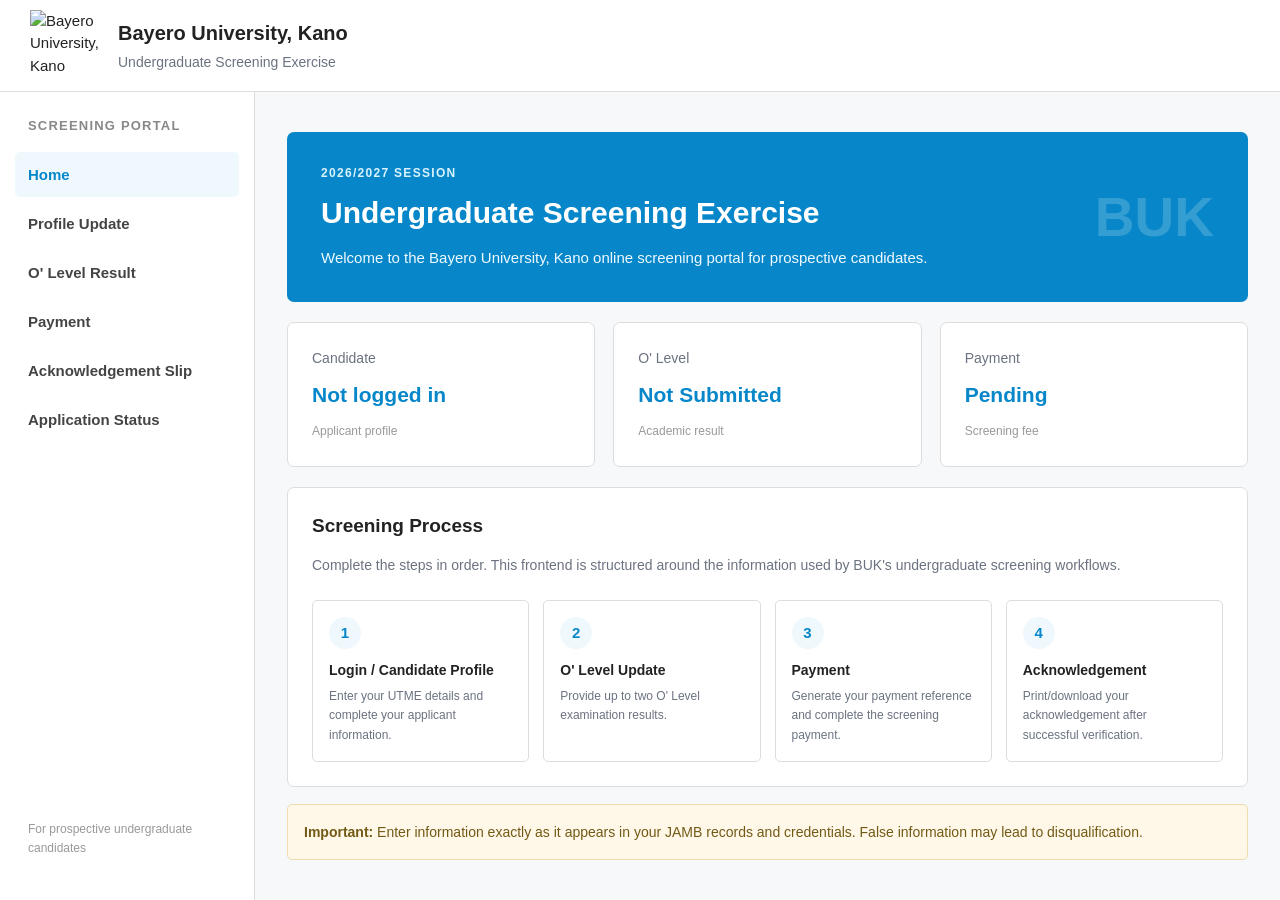
==== commit d093b282: "Rename buk_portal_single_file.html to index.html" ====
--- a/index.html
+++ b/index.html
@@ -3,1020 +3,56 @@
 <head>
   <meta charset="UTF-8">
   <meta name="viewport" content="width=device-width, initial-scale=1.0">
-  <meta name="theme-color" content="#29425a">
-
-  <title>BUKDES Online Registration</title>
-
-  <link rel="stylesheet" href="style.css">
+  <meta name="theme-color" content="#0787c9">
+  <title>BUK Undergraduate Screening Exercise</title>
+<style>
+*{box-sizing:border-box}
+:root{--blue:#0787c9;--darkblue:#056d9f;--soft:#eef8fd;--text:#222;--muted:#6b7280;--border:#ddd;--bg:#f6f8fa;--white:#fff}
+html{color-scheme:light}
+body{margin:0;background:var(--bg);color:var(--text);font-family:Arial,Helvetica,sans-serif;font-size:15px;line-height:1.5}
+.header{height:92px;background:#fff;border-bottom:1px solid #ddd;display:flex;align-items:center;justify-content:space-between;padding:8px 30px;position:sticky;top:0;z-index:10}
+.brand{display:flex;align-items:center;gap:16px}.brand img{width:72px;height:72px;object-fit:contain}.brand strong{display:block;font-size:20px;font-weight:700}.brand span{display:block;font-size:14px;color:var(--muted);margin-top:4px}
+.menu-btn{display:none;border:0;background:var(--soft);color:var(--blue);font-size:25px;border-radius:6px;padding:9px 12px}
+.shell{display:flex;min-height:calc(100vh - 92px)}.sidebar{width:255px;background:#fff;border-right:1px solid #ddd;padding:24px 15px;display:flex;flex-direction:column}.portal-title{font-size:13px;letter-spacing:1.2px;font-weight:800;color:#888;padding:0 13px 14px}
+.nav{border:0;background:#fff;text-align:left;padding:14px 13px;border-radius:5px;color:#444;font-weight:600;font-size:15px;margin:2px 0;cursor:pointer}.nav:hover,.nav.active{background:var(--soft);color:var(--blue)}.sidebar-note{margin-top:auto;padding:18px 13px;color:#999;font-size:12px;line-height:1.6}
+.main{flex:1;padding:32px;max-width:1250px;margin:auto;width:100%}.page{display:none}.page.active{display:block}
+.hero{background:var(--blue);color:#fff;padding:32px 34px;border-radius:7px;display:flex;justify-content:space-between;align-items:center}.small-label{font-size:12px;font-weight:800;letter-spacing:1.3px;color:var(--blue);margin-bottom:8px}.hero .small-label{color:#d9f3ff}.hero h1,.title h1{margin:0 0 10px;font-size:30px}.hero p{margin:0;line-height:1.7;color:#effaff;max-width:700px;font-size:15px}.hero-mark{font-size:55px;font-weight:900;opacity:.18}
+.grid3{display:grid;grid-template-columns:repeat(3,1fr);gap:18px;margin:20px 0}.card{background:#fff;border:1px solid var(--border);border-radius:7px;padding:24px}.stat span{font-size:14px;color:var(--muted)}.stat b{display:block;font-size:21px;color:var(--blue);margin:9px 0}.stat small{font-size:12px;color:#999}.card h2{font-size:19px;margin:0 0 9px}.muted{font-size:14px;color:var(--muted);line-height:1.7}
+.process{display:grid;grid-template-columns:repeat(4,1fr);gap:14px;margin-top:22px}.process div{border:1px solid var(--border);padding:16px;border-radius:5px}.process i{display:grid;place-items:center;width:32px;height:32px;border-radius:50%;background:var(--soft);color:var(--blue);font-style:normal;font-weight:bold;margin-bottom:11px}.process b,.process span{display:block}.process b{font-size:14px;margin-bottom:6px}.process span{font-size:12px;color:var(--muted);line-height:1.6}
+.notice{margin-top:17px;background:#fff8e8;border:1px solid #eedcae;padding:16px;border-radius:5px;font-size:14px;color:#725915;line-height:1.6}.title{margin-bottom:20px}.title h1{font-size:28px}.title p{margin:0;color:var(--muted);font-size:14px}
+.form h2{margin:25px 0 14px;border-bottom:1px solid var(--border);padding-bottom:10px}.form h2:first-child{margin-top:0}.form-grid{display:grid;grid-template-columns:repeat(2,1fr);gap:17px}label{font-size:13px;font-weight:bold;color:#4b5563}input,select,textarea{display:block;width:100%;margin-top:7px;padding:13px;border:1px solid #cfd4da;border-radius:5px;background:#fff;color:#222;outline:none;font-size:14px;font-family:inherit}textarea{resize:vertical}.wide{grid-column:1/-1}input:focus,select:focus,textarea:focus{border-color:var(--blue);box-shadow:0 0 0 2px rgba(7,135,201,.1)}
+.primary{margin-top:21px;background:var(--blue);color:#fff;border:0;padding:13px 21px;border-radius:5px;font-weight:bold;font-size:14px;cursor:pointer}.primary:hover{background:var(--darkblue)}.optional{font-size:12px;color:#999;font-weight:normal}.declaration{display:flex;gap:9px;align-items:center;margin-top:20px;font-size:13px}.declaration input{width:auto;margin:0}
+.payment-card{max-width:760px}.amount{display:flex;justify-content:space-between;padding-bottom:22px;border-bottom:1px solid var(--border)}.amount span{color:var(--muted);font-size:14px}.amount b{font-size:31px;color:var(--blue)}.payment-grid{display:grid;grid-template-columns:repeat(2,1fr);gap:20px;padding:22px 0}.payment-grid small{display:block;color:#999;font-size:12px;margin-bottom:6px}.payment-grid b{font-size:14px}
+.ack{text-align:center;max-width:650px;margin:auto}.ack-logo img{width:115px;height:115px;object-fit:contain}.ack h2{margin:10px 0 4px;font-size:21px}.ack h3{font-size:15px;color:var(--blue);margin:0 0 22px}.ack p{font-size:14px;color:var(--muted);line-height:1.7}
+.status-card{max-width:760px}.status-row{display:flex;justify-content:space-between;padding:17px 0;border-bottom:1px solid var(--border);font-size:15px}.status-row b{color:var(--blue)}.status-message{margin-top:20px;padding:16px;background:var(--soft);font-size:14px;color:#27627c;border-radius:5px;line-height:1.6}
+.toast{position:fixed;right:20px;bottom:20px;background:#222;color:#fff;padding:14px 18px;border-radius:5px;font-size:14px;opacity:0;transform:translateY(15px);transition:.2s;z-index:30}.toast.show{opacity:1;transform:translateY(0)}
+@media(max-width:850px){.menu-btn{display:block}.sidebar{position:fixed;top:92px;bottom:0;left:-270px;z-index:9;transition:.2s;box-shadow:0 10px 30px #0001}.sidebar.open{left:0}.main{padding:22px}.process{grid-template-columns:repeat(2,1fr)}}
+@media(max-width:600px){.header{height:88px;padding:7px 14px}.brand{gap:10px}.brand img{width:62px;height:62px}.brand strong{font-size:16px}.brand span{font-size:12px}.shell{min-height:calc(100vh - 88px)}.sidebar{top:88px}.main{padding:18px}.hero{padding:25px 22px}.hero h1{font-size:24px}.hero p{font-size:14px}.hero-mark{display:none}.grid3{grid-template-columns:1fr}.process,.form-grid,.payment-grid{grid-template-columns:1fr}.wide{grid-column:auto}.card{padding:20px}.title h1{font-size:25px}input,select,textarea{font-size:15px;padding:13px}label{font-size:13px}.nav{font-size:15px}.ack-logo img{width:105px;height:105px}}
+</style>
 </head>
-
 <body>
-
-<div class="portal">
-
-  <!-- =====================================================
-       LEFT INFORMATION / LANDING SECTION
-       ===================================================== -->
-
-  <section class="info-section">
-
-    <div class="info-content">
-
-      <img
-        src="buk-logo.png"
-        alt="Bayero University, Kano"
-        class="main-logo"
-      >
-
-      <h1>BAYERO UNIVERSITY</h1>
-      <h2>KANO DIRECT ENTRY</h2>
-      <h2>SCREENING (BUKDES)</h2>
-      <h2>ONLINE REGISTRATION</h2>
-
-      <div class="line"></div>
-
-      <p>
-        Eligible candidates need to register online for the
-        Bayero University Kano Direct Entry Screening
-        (BUKDES) exercise.
-      </p>
-
-
-      <!-- STEP 1 -->
-
-      <h3>Step 1: Login</h3>
-
-      <p>
-        Login using your DE Number, State of Origin and Gender.
-      </p>
-
-
-      <!-- STEP 2 -->
-
-      <h3>Step 2: Profile Update</h3>
-
-      <p>
-        Applicants are to provide their Date of Birth, LGA,
-        Phone Number used when registering with JAMB, Email
-        address used when registering with JAMB, alternate
-        Phone Number (if any), alternate Email address
-        (if any), Next of Kin, Phone Number of next of kin
-        and Contact Address.
-      </p>
-
-      <p>
-        Applicants cannot change their full name and state
-        of origin.
-      </p>
-
-
-      <!-- STEP 3 -->
-
-      <h3>Step 3: O' Level Result</h3>
-
-      <p>
-        Candidates are required to provide their O' Level
-        examination details and results.
-      </p>
-
-
-      <!-- STEP 4 -->
-
-      <h3>Step 4: Payment</h3>
-
-      <p>
-        Candidates should complete the required screening
-        payment before proceeding to the next stage.
-      </p>
-
-
-      <!-- STEP 5 -->
-
-      <h3>Step 5: Acknowledgement Slip</h3>
-
-      <p>
-        After successful completion of the required stages,
-        candidates can generate and print their
-        acknowledgement slip.
-      </p>
-
-    </div>
-
-  </section>
-
-
-  <!-- =====================================================
-       DARK BLUE BACKGROUND
-       ===================================================== -->
-
-  <section class="dark-section"></section>
-
-
-  <!-- =====================================================
-       LOGIN CARD
-       ===================================================== -->
-
-  <div class="login-card">
-
-    <div class="login-card-header">
-
-      <img
-        src="buk-logo.png"
-        alt="BUK"
-        class="card-logo"
-      >
-
-      <h2>
-        BAYERO UNIVERSITY KANO DIRECT ENTRY SCREENING
-      </h2>
-
-      <h2>
-        (BUKDES)
-      </h2>
-
-      <h3>
-        ONLINE REGISTRATION
-      </h3>
-
-    </div>
-
-
-    <div class="login-title">
-      <span>➜</span> Login
-    </div>
-
-
-    <form id="loginForm">
-
-      <div class="form-row">
-
-        <label for="deNumber">
-          DE Number *
-        </label>
-
-        <input
-          type="text"
-          id="deNumber"
-          name="deNumber"
-          placeholder="DE Number"
-          autocomplete="off"
-          required
-        >
-
-      </div>
-
-
-      <div class="form-row">
-
-        <label for="state">
-          State of Origin *
-        </label>
-
-        <select
-          id="state"
-          name="state"
-          required
-        >
-
-          <option value="">
-            Select State of Origin
-          </option>
-
-          <option>Abia</option>
-          <option>Adamawa</option>
-          <option>Akwa Ibom</option>
-          <option>Anambra</option>
-          <option>Bauchi</option>
-          <option>Bayelsa</option>
-          <option>Benue</option>
-          <option>Borno</option>
-          <option>Cross River</option>
-          <option>Delta</option>
-          <option>Ebonyi</option>
-          <option>Edo</option>
-          <option>Ekiti</option>
-          <option>Enugu</option>
-          <option>Gombe</option>
-          <option>Imo</option>
-          <option>Jigawa</option>
-          <option>Kaduna</option>
-          <option>Kano</option>
-          <option>Katsina</option>
-          <option>Kebbi</option>
-          <option>Kogi</option>
-          <option>Kwara</option>
-          <option>Lagos</option>
-          <option>Nasarawa</option>
-          <option>Niger</option>
-          <option>Ogun</option>
-          <option>Ondo</option>
-          <option>Osun</option>
-          <option>Oyo</option>
-          <option>Plateau</option>
-          <option>Rivers</option>
-          <option>Sokoto</option>
-          <option>Taraba</option>
-          <option>Yobe</option>
-          <option>Zamfara</option>
-          <option>Federal Capital Territory</option>
-
-        </select>
-
-      </div>
-
-
-      <div class="form-row">
-
-        <label for="gender">
-          Gender *
-        </label>
-
-        <select
-          id="gender"
-          name="gender"
-          required
-        >
-
-          <option value="">
-            Select Gender
-          </option>
-
-          <option value="Male">Male</option>
-          <option value="Female">Female</option>
-
-        </select>
-
-      </div>
-
-
-      <div
-        id="loginError"
-        class="message error"
-      ></div>
-
-
-      <div class="login-divider"></div>
-
-
-      <div class="button-row">
-
-        <button
-          type="reset"
-          class="reset-button"
-        >
-          ✕ Reset
-        </button>
-
-        <button
-          type="submit"
-          class="login-button"
-          id="loginButton"
-        >
-          ➜ Login
-        </button>
-
-      </div>
-
-    </form>
-
-
-    <div class="login-help">
-
-      Please send any enquiry to the following email address
-
-      <strong>
-        bukdes.registration@buk.edu.ng
-      </strong>
-
-    </div>
-
-  </div>
-
-
-  <!-- =====================================================
-       APPLICATION AREA
-       ===================================================== -->
-
-  <main
-    id="application"
-    class="application"
-  >
-
-    <!-- ===================================================
-         APPLICATION HEADER
-         =================================================== -->
-
-    <header class="application-header">
-
-      <div class="application-brand">
-
-        <img
-          src="buk-logo.png"
-          alt="BUK"
-        >
-
-        <div>
-          <strong>
-            Bayero University, Kano
-          </strong>
-
-          <span>
-            Direct Entry Screening (BUKDES)
-          </span>
-        </div>
-
-      </div>
-
-      <button
-        type="button"
-        id="menuButton"
-        class="menu-button"
-      >
-        ☰
-      </button>
-
-    </header>
-
-
-    <div class="application-layout">
-
-
-      <!-- SIDEBAR -->
-
-      <aside
-        id="sidebar"
-        class="sidebar"
-      >
-
-        <div class="sidebar-title">
-          BUKDES ONLINE REGISTRATION
-        </div>
-
-        <button
-          class="side-link active"
-          data-page="profilePage"
-        >
-          Profile Update
-        </button>
-
-        <button
-          class="side-link"
-          data-page="olevelPage"
-        >
-          O' Level Result
-        </button>
-
-        <button
-          class="side-link"
-          data-page="paymentPage"
-        >
-          Payment
-        </button>
-
-        <button
-          class="side-link"
-          data-page="ackPage"
-        >
-          Acknowledgement Slip
-        </button>
-
-        <button
-          class="side-link"
-          data-page="statusPage"
-        >
-          Application Status
-        </button>
-
-      </aside>
-
-
-      <!-- CONTENT -->
-
-      <section class="application-content">
-
-
-        <!-- =================================================
-             PROFILE UPDATE
-             ================================================= -->
-
-        <section
-          id="profilePage"
-          class="application-page active"
-        >
-
-          <div class="page-heading">
-
-            <span>
-              STEP 2
-            </span>
-
-            <h1>
-              Profile Update
-            </h1>
-
-            <p>
-              Applicants are to provide the required
-              information below.
-            </p>
-
-          </div>
-
-
-          <form
-            id="profileForm"
-            class="application-card"
-          >
-
-            <h2>
-              Personal Information
-            </h2>
-
-            <div class="form-grid">
-
-              <label>
-                Date of Birth
-                <input
-                  type="date"
-                  name="dob"
-                  required
-                >
-              </label>
-
-
-              <label>
-                LGA of Origin
-                <input
-                  type="text"
-                  name="lga"
-                  required
-                >
-              </label>
-
-
-              <label>
-                JAMB Phone Number
-                <input
-                  type="tel"
-                  name="phone"
-                  required
-                >
-              </label>
-
-
-              <label>
-                JAMB Email Address
-                <input
-                  type="email"
-                  name="email"
-                  required
-                >
-              </label>
-
-
-              <label>
-                Alternate Phone Number
-                <input
-                  type="tel"
-                  name="altPhone"
-                >
-              </label>
-
-
-              <label>
-                Alternate Email Address
-                <input
-                  type="email"
-                  name="altEmail"
-                >
-              </label>
-
-
-              <label class="full">
-                Contact Address
-                <textarea
-                  name="address"
-                  rows="3"
-                  required
-                ></textarea>
-              </label>
-
-            </div>
-
-
-            <h2>
-              Next of Kin
-            </h2>
-
-            <div class="form-grid">
-
-              <label>
-                Full Name
-                <input
-                  type="text"
-                  name="kinName"
-                  required
-                >
-              </label>
-
-
-              <label>
-                Relationship
-                <input
-                  type="text"
-                  name="kinRelationship"
-                  required
-                >
-              </label>
-
-
-              <label>
-                Phone Number
-                <input
-                  type="tel"
-                  name="kinPhone"
-                  required
-                >
-              </label>
-
-
-              <label class="full">
-                Address
-                <textarea
-                  name="kinAddress"
-                  rows="3"
-                  required
-                ></textarea>
-              </label>
-
-            </div>
-
-
-            <div class="locked-information">
-
-              <strong>
-                Important
-              </strong>
-
-              <p>
-                Full name and State of Origin are obtained
-                from the candidate's login information and
-                cannot be changed here.
-              </p>
-
-            </div>
-
-
-            <button
-              type="submit"
-              class="primary-button"
-            >
-              Save Profile
-            </button>
-
-          </form>
-
-        </section>
-
-
-        <!-- =================================================
-             O LEVEL
-             ================================================= -->
-
-        <section
-          id="olevelPage"
-          class="application-page"
-        >
-
-          <div class="page-heading">
-
-            <span>
-              STEP 3
-            </span>
-
-            <h1>
-              O' Level Result
-            </h1>
-
-            <p>
-              Provide your O' Level examination information.
-            </p>
-
-          </div>
-
-
-          <form
-            id="olevelForm"
-            class="application-card"
-          >
-
-            <h2>
-              First O' Level Result
-            </h2>
-
-            <div class="form-grid">
-
-              <label>
-                Examination Type
-
-                <select
-                  name="exam1"
-                  required
-                >
-                  <option value="">
-                    Select Examination
-                  </option>
-                  <option>WAEC</option>
-                  <option>NECO</option>
-                  <option>NABTEB</option>
-                  <option>NBAIS</option>
-                  <option>Other</option>
-                </select>
-
-              </label>
-
-
-              <label>
-                Examination Year
-
-                <input
-                  type="text"
-                  name="year1"
-                  placeholder="e.g. 2025"
-                  required
-                >
-
-              </label>
-
-
-              <label>
-                Examination Number
-
-                <input
-                  type="text"
-                  name="number1"
-                  required
-                >
-
-              </label>
-
-
-              <label class="full">
-
-                Result Details
-
-                <textarea
-                  name="result1"
-                  rows="5"
-                  placeholder="Enter subjects and grades"
-                  required
-                ></textarea>
-
-              </label>
-
-            </div>
-
-
-            <h2>
-              Second O' Level Result
-              <small>(Optional)</small>
-            </h2>
-
-
-            <div class="form-grid">
-
-              <label>
-
-                Examination Type
-
-                <select name="exam2">
-
-                  <option value="">
-                    Not Applicable
-                  </option>
-
-                  <option>WAEC</option>
-                  <option>NECO</option>
-                  <option>NABTEB</option>
-                  <option>NBAIS</option>
-                  <option>Other</option>
-
-                </select>
-
-              </label>
-
-
-              <label>
-
-                Examination Year
-
-                <input
-                  type="text"
-                  name="year2"
-                >
-
-              </label>
-
-
-              <label>
-
-                Examination Number
-
-                <input
-                  type="text"
-                  name="number2"
-                >
-
-              </label>
-
-
-              <label class="full">
-
-                Result Details
-
-                <textarea
-                  name="result2"
-                  rows="5"
-                ></textarea>
-
-              </label>
-
-            </div>
-
-
-            <label class="declaration">
-
-              <input
-                type="checkbox"
-                name="declared"
-                required
-              >
-
-              I declare that the information supplied is
-              true and correct.
-
-            </label>
-
-
-            <button
-              type="submit"
-              class="primary-button"
-            >
-              Save O' Level Result
-            </button>
-
-          </form>
-
-        </section>
-
-
-        <!-- =================================================
-             PAYMENT
-             ================================================= -->
-
-        <section
-          id="paymentPage"
-          class="application-page"
-        >
-
-          <div class="page-heading">
-
-            <span>
-              STEP 4
-            </span>
-
-            <h1>
-              Payment
-            </h1>
-
-            <p>
-              Complete the required screening payment.
-            </p>
-
-          </div>
-
-
-          <div class="application-card payment-card">
-
-            <div class="payment-amount">
-
-              <span>
-                Screening Fee
-              </span>
-
-              <strong>
-                ₦2,000
-              </strong>
-
-            </div>
-
-
-            <div class="payment-information">
-
-              <div>
-                <small>
-                  Candidate
-                </small>
-
-                <strong id="paymentCandidate">
-                  -
-                </strong>
-              </div>
-
-
-              <div>
-                <small>
-                  DE Number
-                </small>
-
-                <strong id="paymentDE">
-                  -
-                </strong>
-              </div>
-
-
-              <div>
-                <small>
-                  Payment Reference
-                </small>
-
-                <strong id="paymentReference">
-                  Not Generated
-                </strong>
-              </div>
-
-
-              <div>
-                <small>
-                  Payment Status
-                </small>
-
-                <strong id="paymentStatus">
-                  Pending
-                </strong>
-              </div>
-
-            </div>
-
-
-            <button
-              type="button"
-              id="payButton"
-              class="primary-button"
-            >
-              Proceed to Payment
-            </button>
-
-          </div>
-
-        </section>
-
-
-        <!-- =================================================
-             ACKNOWLEDGEMENT
-             ================================================= -->
-
-        <section
-          id="ackPage"
-          class="application-page"
-        >
-
-          <div class="page-heading">
-
-            <span>
-              STEP 5
-            </span>
-
-            <h1>
-              Acknowledgement Slip
-            </h1>
-
-            <p>
-              Generate your acknowledgement slip after
-              completing the required stages.
-            </p>
-
-          </div>
-
-
-          <div
-            id="acknowledgementSlip"
-            class="acknowledgement"
-          >
-
-            <img
-              src="buk-logo.png"
-              alt="BUK"
-            >
-
-            <h1>
-              BAYERO UNIVERSITY, KANO
-            </h1>
-
-            <h2>
-              DIRECT ENTRY SCREENING
-            </h2>
-
-            <h3>
-              (BUKDES) ONLINE REGISTRATION
-            </h3>
-
-
-            <div class="ack-details">
-
-              <div>
-                <span>
-                  DE Number
-                </span>
-
-                <strong id="ackDE">
-                  -
-                </strong>
-              </div>
-
-
-              <div>
-                <span>
-                  Candidate Name
-                </span>
-
-                <strong id="ackName">
-                  -
-                </strong>
-              </div>
-
-
-              <div>
-                <span>
-                  State of Origin
-                </span>
-
-                <strong id="ackState">
-                  -
-                </strong>
-              </div>
-
-
-              <div>
-                <span>
-                  Gender
-                </span>
-
-                <strong id="ackGender">
-                  -
-                </strong>
-              </div>
-
-
-              <div>
-                <span>
-                  Payment Reference
-                </span>
-
-                <strong id="ackPayment">
-                  -
-                </strong>
-              </div>
-
-            </div>
-
-
-            <button
-              type="button"
-              id="printAcknowledgement"
-              class="primary-button"
-            >
-              Print Acknowledgement Slip
-            </button>
-
-          </div>
-
-        </section>
-
-
-        <!-- =================================================
-             STATUS
-             ================================================= -->
-
-        <section
-          id="statusPage"
-          class="application-page"
-        >
-
-          <div class="page-heading">
-
-            <span>
-              APPLICATION
-            </span>
-
-            <h1>
-              Application Status
-            </h1>
-
-          </div>
-
-
-          <div class="application-card status-card">
-
-            <div class="status-item">
-
-              <s
+<header class="header"><div class="brand"><img src="buk-logo.png" alt="Bayero University, Kano"><div><strong>Bayero University, Kano</strong><span>Undergraduate Screening Exercise</span></div></div><button id="menuBtn" class="menu-btn">☰</button></header>
+<div class="shell"><aside class="sidebar" id="sidebar"><div class="portal-title">SCREENING PORTAL</div><button class="nav active" data-page="home">Home</button><button class="nav" data-page="profile">Profile Update</button><button class="nav" data-page="olevel">O' Level Result</button><button class="nav" data-page="payment">Payment</button><button class="nav" data-page="acknowledgement">Acknowledgement Slip</button><button class="nav" data-page="status">Application Status</button><div class="sidebar-note">For prospective undergraduate candidates</div></aside>
+<main class="main">
+<section id="home" class="page active"><div class="hero"><div><div class="small-label">2026/2027 SESSION</div><h1>Undergraduate Screening Exercise</h1><p>Welcome to the Bayero University, Kano online screening portal for prospective candidates.</p></div><div class="hero-mark">BUK</div></div><div class="grid3"><div class="card stat"><span>Candidate</span><b id="candidateName">Not logged in</b><small>Applicant profile</small></div><div class="card stat"><span>O' Level</span><b id="olevelHome">Not Submitted</b><small>Academic result</small></div><div class="card stat"><span>Payment</span><b id="paymentHome">Pending</b><small>Screening fee</small></div></div><div class="card"><h2>Screening Process</h2><p class="muted">Complete the steps in order. This frontend is structured around the information used by BUK's undergraduate screening workflows.</p><div class="process"><div><i>1</i><b>Login / Candidate Profile</b><span>Enter your UTME details and complete your applicant information.</span></div><div><i>2</i><b>O' Level Update</b><span>Provide up to two O' Level examination results.</span></div><div><i>3</i><b>Payment</b><span>Generate your payment reference and complete the screening payment.</span></div><div><i>4</i><b>Acknowledgement</b><span>Print/download your acknowledgement after successful verification.</span></div></div></div><div class="notice"><b>Important:</b> Enter information exactly as it appears in your JAMB records and credentials. False information may lead to disqualification.</div></section>
+<section id="profile" class="page"><div class="title"><div class="small-label">STEP 1</div><h1>Candidate Profile</h1><p>Provide the personal and contact information required for screening.</p></div><form id="profileForm" class="card form"><h2>JAMB / Candidate Information</h2><div class="form-grid"><label>UTME Registration Number<input name="utme" required></label><label>UTME Score<input name="utmeScore" type="number" min="0" max="400" required></label><label>First Name<input name="firstName" required></label><label>Middle Name<input name="middleName"></label><label>Last Name<input name="lastName" required></label><label>State of Origin<input name="state" required></label><label>LGA of Origin<input name="lga" required></label><label>Date of Birth<input name="dob" type="date" required></label><label>Gender<select name="gender" required><option value="">Select</option><option>Male</option><option>Female</option></select></label><label>JAMB Phone Number<input name="phone" type="tel" required></label><label>JAMB Email Address<input name="email" type="email" required></label><label>Alternate Phone Number<input name="altPhone" type="tel"></label><label>Alternate Email Address<input name="altEmail" type="email"></label><label class="wide">Contact Address<textarea name="address" rows="3" required></textarea></label></div><h2>Next of Kin / Emergency Contact</h2><div class="form-grid"><label>Full Name<input name="kinName" required></label><label>Relationship<input name="kinRelationship" required></label><label>Phone Number<input name="kinPhone" type="tel" required></label><label class="wide">Address<textarea name="kinAddress" rows="3" required></textarea></label></div><button class="primary" type="submit">Save Profile</button></form></section>
+<section id="olevel" class="page"><div class="title"><div class="small-label">STEP 2</div><h1>O' Level Result</h1><p>You may provide a maximum of two O' Level examination results.</p></div><form id="olevelForm" class="card form"><h2>First O' Level Result</h2><div class="form-grid"><label>Examination Type<select name="exam1" required><option value="">Select</option><option>WAEC</option><option>NECO</option><option>NABTEB</option><option>NBAIS</option><option>Other</option></select></label><label>Examination Year<input name="year1" placeholder="e.g. 2025" required></label><label>Examination Number<input name="number1" required></label><label class="wide">Result Details<textarea name="result1" rows="4" placeholder="Enter subjects and grades as applicable." required></textarea></label></div><h2>Second O' Level Result <span class="optional">(Optional)</span></h2><div class="form-grid"><label>Examination Type<select name="exam2"><option value="">Not Applicable</option><option>WAEC</option><option>NECO</option><option>NABTEB</option><option>NBAIS</option><option>Other</option></select></label><label>Examination Year<input name="year2"></label><label>Examination Number<input name="number2"></label><label class="wide">Result Details<textarea name="result2" rows="4" placeholder="Optional second result"></textarea></label></div><label class="declaration"><input type="checkbox" name="declare" required> I declare that the information supplied is true and correct.</label><button class="primary" type="submit">Save O' Level Result</button></form></section>
+<section id="payment" class="page"><div class="title"><div class="small-label">STEP 3</div><h1>Screening Payment</h1><p>Generate a payment reference and verify your payment status.</p></div><div class="card payment-card"><div class="amount"><span>Screening Fee</span><b>₦2,000</b></div><div class="payment-grid"><div><small>Candidate</small><b id="paymentCandidate">Not available</b></div><div><small>UTME Number</small><b id="paymentUtme">Not available</b></div><div><small>Reference</small><b id="paymentRef">Not generated</b></div><div><small>Status</small><b id="paymentStatus">Pending</b></div></div><button class="primary" id="generatePayment">Generate Payment Reference</button><p class="muted">Demo frontend only. Connect this step to the approved BUK payment process before production use.</p></div></section>
+<section id="acknowledgement" class="page"><div class="title"><div class="small-label">STEP 4</div><h1>Acknowledgement Slip</h1><p>Your acknowledgement becomes available after the required steps are completed.</p></div><div class="card ack"><div class="ack-logo"><img src="buk-logo.png" alt="BUK"></div><h2>Bayero University, Kano</h2><h3>UNDERGRADUATE SCREENING EXERCISE</h3><p id="ackMessage">Complete your profile, O' Level information and payment before generating the acknowledgement slip.</p><button class="primary" id="printAck">Print Acknowledgement Slip</button></div></section>
+<section id="status" class="page"><div class="title"><div class="small-label">APPLICATION</div><h1>Application Status</h1></div><div class="card status-card"><div class="status-row"><span>Candidate Profile</span><b id="sProfile">Pending</b></div><div class="status-row"><span>O' Level Result</span><b id="sOlevel">Pending</b></div><div class="status-row"><span>Payment</span><b id="sPayment">Pending</b></div><div class="status-row"><span>Acknowledgement</span><b id="sAck">Pending</b></div><div class="status-message" id="statusMessage">Begin by completing your candidate profile.</div></div></section>
+</main></div><div class="toast" id="toast"></div>
+<script>
+const state={profile:JSON.parse(localStorage.getItem("buk_profile")||"null"),olevel:JSON.parse(localStorage.getItem("buk_olevel")||"null"),payment:JSON.parse(localStorage.getItem("buk_payment_v2")||"null")};
+const pages=document.querySelectorAll(".page"),navs=document.querySelectorAll(".nav"),sidebar=document.getElementById("sidebar"),toast=document.getElementById("toast");
+function toastMsg(x){toast.textContent=x;toast.classList.add("show");setTimeout(()=>toast.classList.remove("show"),2400)}
+function go(page){pages.forEach(p=>p.classList.toggle("active",p.id===page));navs.forEach(n=>n.classList.toggle("active",n.dataset.page===page));sidebar.classList.remove("open");window.scrollTo(0,0);update()}
+navs.forEach(n=>n.onclick=()=>go(n.dataset.page));document.getElementById("menuBtn").onclick=()=>sidebar.classList.toggle("open");
+document.getElementById("profileForm").onsubmit=e=>{e.preventDefault();state.profile=Object.fromEntries(new FormData(e.target));localStorage.setItem("buk_profile",JSON.stringify(state.profile));toastMsg("Candidate profile saved.");update()};
+document.getElementById("olevelForm").onsubmit=e=>{e.preventDefault();state.olevel=Object.fromEntries(new FormData(e.target));localStorage.setItem("buk_olevel",JSON.stringify(state.olevel));toastMsg("O' Level information saved.");update()};
+document.getElementById("generatePayment").onclick=()=>{if(!state.profile){toastMsg("Complete your candidate profile first.");go("profile");return}if(!state.olevel){toastMsg("Submit your O' Level result first.");go("olevel");return}state.payment={reference:"BUK-SCR-"+Date.now(),status:"Generated",amount:2000};localStorage.setItem("buk_payment_v2",JSON.stringify(state.payment));toastMsg("Payment reference generated.");update()};
+document.getElementById("printAck").onclick=()=>{if(!state.payment){toastMsg("Complete payment first.");go("payment");return}window.print()};
+function setText(id,val){document.getElementById(id).textContent=val}
+function update(){const p=!!state.profile,o=!!state.olevel,pay=!!state.payment;const name=p?[state.profile.firstName,state.profile.middleName,state.profile.lastName].filter(Boolean).join(" "):"Not logged in";setText("candidateName",name);setText("olevelHome",o?"Submitted":"Not Submitted");setText("paymentHome",pay?"Reference Generated":"Pending");setText("paymentCandidate",name);setText("paymentUtme",p?state.profile.utme:"Not available");setText("paymentRef",pay?state.payment.reference:"Not generated");setText("paymentStatus",pay?state.payment.status:"Pending");setText("sProfile",p?"Completed":"Pending");setText("sOlevel",o?"Completed":"Pending");setText("sPayment",pay?"Reference Generated":"Pending");setText("sAck",pay?"Available":"Pending");document.getElementById("statusMessage").textContent=!p?"Begin by completing your candidate profile.":!o?"Profile saved. Submit your O' Level result.":!pay?"O' Level saved. Proceed to payment.":"Required screening steps have been completed.";document.getElementById("ackMessage").textContent=pay?"Your acknowledgement slip is ready for printing in this demo version.":"Complete your profile, O' Level information and payment before generating the acknowledgement slip."}
+update();
+</script>
+</body></html>
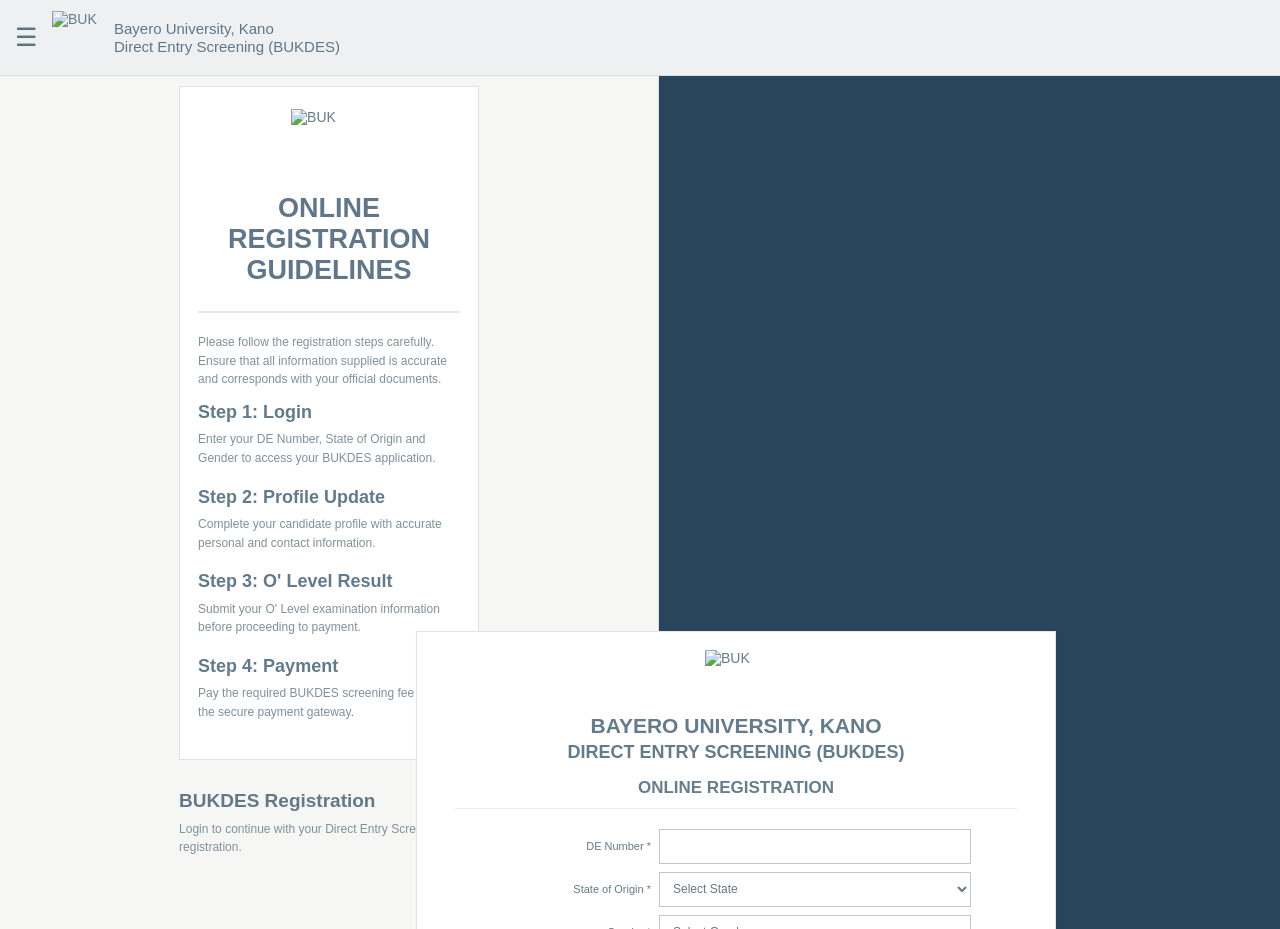
==== commit 4633a6e4: "Add initial index.html for BUKDES registration" ====
--- a/index.html
+++ b/index.html
@@ -1,58 +1,1154 @@
 <!DOCTYPE html>
 <html lang="en">
 <head>
-  <meta charset="UTF-8">
-  <meta name="viewport" content="width=device-width, initial-scale=1.0">
-  <meta name="theme-color" content="#0787c9">
-  <title>BUK Undergraduate Screening Exercise</title>
+<meta charset="UTF-8">
+<meta name="viewport" content="width=device-width, initial-scale=1.0, viewport-fit=cover">
+<meta name="theme-color" content="#29445d">
+<title>Bayero University Kano Direct Entry Screening (BUKDES) Online Registration</title>
+
+<!-- Supabase -->
+<script src="https://cdn.jsdelivr.net/npm/@supabase/supabase-js@2"></script>
+<script src="https://js.paystack.co/v2/inline.js"></script>
+
 <style>
+/* =========================================================
+   BUKDES — SINGLE FILE FRONTEND
+   ========================================================= */
+
 *{box-sizing:border-box}
-:root{--blue:#0787c9;--darkblue:#056d9f;--soft:#eef8fd;--text:#222;--muted:#6b7280;--border:#ddd;--bg:#f6f8fa;--white:#fff}
-html{color-scheme:light}
-body{margin:0;background:var(--bg);color:var(--text);font-family:Arial,Helvetica,sans-serif;font-size:15px;line-height:1.5}
-.header{height:92px;background:#fff;border-bottom:1px solid #ddd;display:flex;align-items:center;justify-content:space-between;padding:8px 30px;position:sticky;top:0;z-index:10}
-.brand{display:flex;align-items:center;gap:16px}.brand img{width:72px;height:72px;object-fit:contain}.brand strong{display:block;font-size:20px;font-weight:700}.brand span{display:block;font-size:14px;color:var(--muted);margin-top:4px}
-.menu-btn{display:none;border:0;background:var(--soft);color:var(--blue);font-size:25px;border-radius:6px;padding:9px 12px}
-.shell{display:flex;min-height:calc(100vh - 92px)}.sidebar{width:255px;background:#fff;border-right:1px solid #ddd;padding:24px 15px;display:flex;flex-direction:column}.portal-title{font-size:13px;letter-spacing:1.2px;font-weight:800;color:#888;padding:0 13px 14px}
-.nav{border:0;background:#fff;text-align:left;padding:14px 13px;border-radius:5px;color:#444;font-weight:600;font-size:15px;margin:2px 0;cursor:pointer}.nav:hover,.nav.active{background:var(--soft);color:var(--blue)}.sidebar-note{margin-top:auto;padding:18px 13px;color:#999;font-size:12px;line-height:1.6}
-.main{flex:1;padding:32px;max-width:1250px;margin:auto;width:100%}.page{display:none}.page.active{display:block}
-.hero{background:var(--blue);color:#fff;padding:32px 34px;border-radius:7px;display:flex;justify-content:space-between;align-items:center}.small-label{font-size:12px;font-weight:800;letter-spacing:1.3px;color:var(--blue);margin-bottom:8px}.hero .small-label{color:#d9f3ff}.hero h1,.title h1{margin:0 0 10px;font-size:30px}.hero p{margin:0;line-height:1.7;color:#effaff;max-width:700px;font-size:15px}.hero-mark{font-size:55px;font-weight:900;opacity:.18}
-.grid3{display:grid;grid-template-columns:repeat(3,1fr);gap:18px;margin:20px 0}.card{background:#fff;border:1px solid var(--border);border-radius:7px;padding:24px}.stat span{font-size:14px;color:var(--muted)}.stat b{display:block;font-size:21px;color:var(--blue);margin:9px 0}.stat small{font-size:12px;color:#999}.card h2{font-size:19px;margin:0 0 9px}.muted{font-size:14px;color:var(--muted);line-height:1.7}
-.process{display:grid;grid-template-columns:repeat(4,1fr);gap:14px;margin-top:22px}.process div{border:1px solid var(--border);padding:16px;border-radius:5px}.process i{display:grid;place-items:center;width:32px;height:32px;border-radius:50%;background:var(--soft);color:var(--blue);font-style:normal;font-weight:bold;margin-bottom:11px}.process b,.process span{display:block}.process b{font-size:14px;margin-bottom:6px}.process span{font-size:12px;color:var(--muted);line-height:1.6}
-.notice{margin-top:17px;background:#fff8e8;border:1px solid #eedcae;padding:16px;border-radius:5px;font-size:14px;color:#725915;line-height:1.6}.title{margin-bottom:20px}.title h1{font-size:28px}.title p{margin:0;color:var(--muted);font-size:14px}
-.form h2{margin:25px 0 14px;border-bottom:1px solid var(--border);padding-bottom:10px}.form h2:first-child{margin-top:0}.form-grid{display:grid;grid-template-columns:repeat(2,1fr);gap:17px}label{font-size:13px;font-weight:bold;color:#4b5563}input,select,textarea{display:block;width:100%;margin-top:7px;padding:13px;border:1px solid #cfd4da;border-radius:5px;background:#fff;color:#222;outline:none;font-size:14px;font-family:inherit}textarea{resize:vertical}.wide{grid-column:1/-1}input:focus,select:focus,textarea:focus{border-color:var(--blue);box-shadow:0 0 0 2px rgba(7,135,201,.1)}
-.primary{margin-top:21px;background:var(--blue);color:#fff;border:0;padding:13px 21px;border-radius:5px;font-weight:bold;font-size:14px;cursor:pointer}.primary:hover{background:var(--darkblue)}.optional{font-size:12px;color:#999;font-weight:normal}.declaration{display:flex;gap:9px;align-items:center;margin-top:20px;font-size:13px}.declaration input{width:auto;margin:0}
-.payment-card{max-width:760px}.amount{display:flex;justify-content:space-between;padding-bottom:22px;border-bottom:1px solid var(--border)}.amount span{color:var(--muted);font-size:14px}.amount b{font-size:31px;color:var(--blue)}.payment-grid{display:grid;grid-template-columns:repeat(2,1fr);gap:20px;padding:22px 0}.payment-grid small{display:block;color:#999;font-size:12px;margin-bottom:6px}.payment-grid b{font-size:14px}
-.ack{text-align:center;max-width:650px;margin:auto}.ack-logo img{width:115px;height:115px;object-fit:contain}.ack h2{margin:10px 0 4px;font-size:21px}.ack h3{font-size:15px;color:var(--blue);margin:0 0 22px}.ack p{font-size:14px;color:var(--muted);line-height:1.7}
-.status-card{max-width:760px}.status-row{display:flex;justify-content:space-between;padding:17px 0;border-bottom:1px solid var(--border);font-size:15px}.status-row b{color:var(--blue)}.status-message{margin-top:20px;padding:16px;background:var(--soft);font-size:14px;color:#27627c;border-radius:5px;line-height:1.6}
-.toast{position:fixed;right:20px;bottom:20px;background:#222;color:#fff;padding:14px 18px;border-radius:5px;font-size:14px;opacity:0;transform:translateY(15px);transition:.2s;z-index:30}.toast.show{opacity:1;transform:translateY(0)}
-@media(max-width:850px){.menu-btn{display:block}.sidebar{position:fixed;top:92px;bottom:0;left:-270px;z-index:9;transition:.2s;box-shadow:0 10px 30px #0001}.sidebar.open{left:0}.main{padding:22px}.process{grid-template-columns:repeat(2,1fr)}}
-@media(max-width:600px){.header{height:88px;padding:7px 14px}.brand{gap:10px}.brand img{width:62px;height:62px}.brand strong{font-size:16px}.brand span{font-size:12px}.shell{min-height:calc(100vh - 88px)}.sidebar{top:88px}.main{padding:18px}.hero{padding:25px 22px}.hero h1{font-size:24px}.hero p{font-size:14px}.hero-mark{display:none}.grid3{grid-template-columns:1fr}.process,.form-grid,.payment-grid{grid-template-columns:1fr}.wide{grid-column:auto}.card{padding:20px}.title h1{font-size:25px}input,select,textarea{font-size:15px;padding:13px}label{font-size:13px}.nav{font-size:15px}.ack-logo img{width:105px;height:105px}}
+
+:root{
+  --navy:#29445d;
+  --navy2:#233d55;
+  --blue:#2f7eb8;
+  --teal:#20b995;
+  --light:#f3f4f4;
+  --line:#dfe3e5;
+  --text:#657b8b;
+  --dark:#526a7a;
+  --white:#fff;
+  --danger:#b23b3b;
+  --success:#168b6d;
+}
+
+html,body{
+  margin:0;
+  min-height:100%;
+  font-family:Arial,Helvetica,sans-serif;
+  color:var(--text);
+  background:#fff;
+  font-size:14px;
+}
+
+button,input,select,textarea{font:inherit}
+button{cursor:pointer}
+
+.site-header{
+  height:76px;
+  background:#eef0f1;
+  border-bottom:1px solid #d8dcde;
+  display:flex;
+  align-items:center;
+  position:relative;
+  z-index:20;
+}
+
+.header-menu{
+  width:52px;
+  height:100%;
+  display:flex;
+  align-items:center;
+  justify-content:center;
+  color:#5c7382;
+  font-size:25px;
+  border:0;
+  background:transparent;
+}
+
+.header-brand{
+  display:flex;
+  align-items:center;
+  gap:8px;
+  min-width:0;
+}
+
+.header-brand img{
+  width:54px;
+  height:54px;
+  object-fit:contain;
+}
+
+.header-brand-text{
+  line-height:1.15;
+  font-size:15px;
+  color:#607788;
+}
+
+.header-brand-text b{
+  font-weight:400;
+}
+
+.header-brand-text span{
+  display:block;
+}
+
+.portal{
+  position:relative;
+  min-height:calc(100vh - 76px);
+  overflow:hidden;
+  background:var(--navy);
+}
+
+.left-stage{
+  width:51.5%;
+  min-height:calc(100vh - 76px);
+  background:#f6f6f5;
+  border-right:1px solid #e0e1e1;
+  position:relative;
+  padding:10px 0 42px;
+}
+
+.right-stage{
+  position:absolute;
+  inset:0 0 0 51.5%;
+  background:var(--navy);
+}
+
+.guideline{
+  width:74%;
+  max-width:300px;
+  margin:0 auto;
+  background:#fff;
+  border:1px solid #e0e1e1;
+  padding:22px 18px 25px;
+  min-height:650px;
+}
+
+.guideline-logo{
+  display:block;
+  width:76px;
+  height:76px;
+  object-fit:contain;
+  margin:0 auto 8px;
+}
+
+.guideline h1{
+  margin:0;
+  text-align:center;
+  color:#617789;
+  font-size:27px;
+  line-height:1.15;
+  font-weight:700;
+  text-transform:uppercase;
+}
+
+.guideline-rule{
+  height:2px;
+  background:#e5e8e9;
+  margin:25px 0 20px;
+}
+
+.guideline p{
+  margin:0 0 12px;
+  color:#80909b;
+  font-size:12px;
+  line-height:1.55;
+}
+
+.guideline h2{
+  margin:9px 0 7px;
+  color:#637a8a;
+  font-size:18px;
+  line-height:1.25;
+}
+
+.guideline .step-copy{
+  margin-bottom:18px;
+}
+
+.login-card{
+  position:absolute;
+  z-index:5;
+  top:555px;
+  left:32.5%;
+  width:640px;
+  max-width:72vw;
+  min-height:335px;
+  background:#fff;
+  border:1px solid #e5e5e5;
+  box-shadow:0 1px 3px rgba(0,0,0,.04);
+  padding:18px 38px 16px;
+}
+
+.login-logo{
+  width:62px;
+  height:62px;
+  object-fit:contain;
+  display:block;
+  margin:0 auto 2px;
+}
+
+.login-heading{
+  text-align:center;
+  margin:0;
+  color:#647b8b;
+  font-size:21px;
+  line-height:1.15;
+  font-weight:700;
+  text-transform:uppercase;
+}
+
+.login-subheading{
+  text-align:center;
+  margin:4px 0 15px;
+  color:#647b8b;
+  font-size:18px;
+  line-height:1.15;
+  font-weight:700;
+  text-transform:uppercase;
+}
+
+.login-title{
+  text-align:center;
+  color:#687d8c;
+  font-size:17px;
+  margin:0 0 10px;
+  font-weight:700;
+}
+
+.login-form{
+  border-top:1px solid #eceeee;
+  border-bottom:1px solid #eceeee;
+  padding:12px 0 13px;
+}
+
+.form-row{
+  display:grid;
+  grid-template-columns:150px 1fr;
+  align-items:center;
+  gap:8px;
+  margin:8px auto;
+  max-width:470px;
+}
+
+.form-row label{
+  text-align:right;
+  color:#667985;
+  font-size:11px;
+  font-weight:400;
+}
+
+.form-row label::after{
+  content:" *";
+  color:#777;
+}
+
+.form-row input,
+.form-row select{
+  width:100%;
+  height:35px;
+  border:1px solid #bfc5c8;
+  background:#fff;
+  color:#6b7780;
+  border-radius:0;
+  padding:7px 9px;
+  outline:none;
+  font-size:12px;
+}
+
+.form-row input:focus,
+.form-row select:focus{
+  border-color:#5f9ac1;
+}
+
+.login-actions{
+  display:flex;
+  justify-content:center;
+  gap:14px;
+  margin:13px 0 12px;
+}
+
+.btn{
+  min-width:118px;
+  height:38px;
+  border:0;
+  color:#fff;
+  font-size:12px;
+  font-weight:700;
+  border-radius:2px;
+}
+
+.btn-reset{background:#2e7eb9}
+.btn-login{background:#20b995}
+.btn-primary{background:#2e7eb9}
+.btn-success{background:#20b995}
+.btn-danger{background:#b34a4a}
+
+.login-help{
+  text-align:center;
+  color:#a0a5a7;
+  font-size:11px;
+  line-height:1.4;
+}
+
+.login-help b{
+  color:#697b84;
+}
+
+.steps-panel{
+  width:74%;
+  max-width:300px;
+  margin:30px auto 0;
+  padding-bottom:30px;
+}
+
+.steps-panel h2{
+  margin:0 0 8px;
+  color:#63798a;
+  font-size:19px;
+}
+
+.steps-panel p{
+  color:#80909b;
+  font-size:12px;
+  line-height:1.55;
+  margin:0;
+}
+
+.app-shell{
+  display:none;
+  min-height:calc(100vh - 76px);
+  background:#f5f6f6;
+}
+
+.app-shell.visible{display:block}
+
+.app-inner{
+  width:min(1040px,94%);
+  margin:0 auto;
+  padding:25px 0 50px;
+}
+
+.app-header{
+  background:#fff;
+  border:1px solid #e1e4e5;
+  padding:17px 20px;
+  display:flex;
+  align-items:center;
+  justify-content:space-between;
+  gap:15px;
+}
+
+.app-header h1{
+  margin:0;
+  color:#5e7585;
+  font-size:21px;
+}
+
+.app-header p{
+  margin:5px 0 0;
+  color:#89969d;
+  font-size:12px;
+}
+
+.logout{
+  background:#2e7eb9;
+  color:#fff;
+  border:0;
+  padding:10px 14px;
+  font-size:12px;
+}
+
+.app-nav{
+  background:#fff;
+  border:1px solid #e1e4e5;
+  border-top:0;
+  display:flex;
+  flex-wrap:wrap;
+}
+
+.app-nav button{
+  border:0;
+  border-right:1px solid #e1e4e5;
+  background:#fff;
+  color:#667d8c;
+  padding:12px 15px;
+  font-size:12px;
+}
+
+.app-nav button.active{
+  background:#eaf3f8;
+  color:#2674aa;
+}
+
+.app-page{
+  display:none;
+  margin-top:20px
+}
+
+.app-page.active{
+  display:block
+}
+
+.panel{
+  background:#fff;
+  border:1px solid #e1e4e5;
+  padding:24px;
+}
+
+.panel h2{
+  color:#62798a;
+  font-size:19px;
+  margin:0 0 7px;
+}
+
+.panel .intro{
+  color:#87949a;
+  font-size:12px;
+  margin:0 0 18px;
+}
+
+.form-grid{
+  display:grid;
+  grid-template-columns:repeat(2,minmax(0,1fr));
+  gap:14px 20px;
+}
+
+.field label{
+  display:block;
+  color:#657984;
+  font-size:12px;
+  margin-bottom:5px;
+}
+
+.field input,
+.field select,
+.field textarea{
+  width:100%;
+  border:1px solid #c9ced1;
+  background:#fff;
+  color:#586a74;
+  padding:10px;
+  font-size:13px;
+  outline:none;
+}
+
+.field textarea{
+  min-height:82px;
+  resize:vertical;
+}
+
+.full{
+  grid-column:1/-1
+}
+
+.save-row{
+  margin-top:18px;
+  display:flex;
+  justify-content:flex-end;
+}
+
+.notice{
+  background:#f3f7f9;
+  border-left:3px solid #2f7eb8;
+  padding:12px;
+  color:#71838d;
+  font-size:12px;
+  line-height:1.5;
+  margin-bottom:18px;
+}
+
+.payment-box{
+  max-width:650px;
+}
+
+.payment-amount{
+  display:flex;
+  justify-content:space-between;
+  align-items:center;
+  border-bottom:1px solid #e2e5e6;
+  padding-bottom:17px;
+  margin-bottom:15px;
+}
+
+.payment-amount span{
+  font-size:13px;
+  color:#87949a
+}
+
+.payment-amount strong{
+  font-size:25px;
+  color:#2f7eb8
+}
+
+.payment-info{
+  display:grid;
+  grid-template-columns:repeat(2,1fr);
+  gap:14px;
+  margin-bottom:18px;
+}
+
+.info{
+  border:1px solid #e3e6e7;
+  padding:12px;
+}
+
+.info small{
+  display:block;
+  color:#9aa2a6;
+  font-size:10px;
+  margin-bottom:5px
+}
+
+.info b{
+  font-size:12px;
+  color:#607580
+}
+
+.slip{
+  max-width:720px;
+  margin:0 auto;
+  background:#fff;
+  border:1px solid #d8dcde;
+  padding:35px;
+  text-align:center;
+}
+
+.slip img{
+  width:80px;
+  height:80px;
+  object-fit:contain;
+}
+
+.slip h2{
+  text-transform:uppercase;
+  margin:10px 0 4px;
+  color:#5f7585;
+}
+
+.slip h3{
+  margin:0 0 22px;
+  color:#2f7eb8;
+  font-size:14px;
+}
+
+.slip-table{
+  width:100%;
+  border-collapse:collapse;
+  text-align:left;
+  font-size:12px;
+}
+
+.slip-table td{
+  border:1px solid #e0e3e4;
+  padding:9px;
+}
+
+.slip-table td:first-child{
+  width:35%;
+  font-weight:700;
+  color:#697c86;
+  background:#f5f7f8;
+}
+
+.status-list{
+  max-width:700px;
+}
+
+.status-line{
+  display:flex;
+  justify-content:space-between;
+  padding:14px 0;
+  border-bottom:1px solid #e2e5e6;
+  color:#647984;
+  font-size:13px;
+}
+
+.status-line b{
+  color:#20a983
+}
+
+.message{
+  margin-top:18px;
+  padding:12px;
+  background:#eef7f4;
+  color:#5f7e73;
+  font-size:12px;
+}
+
+.toast{
+  position:fixed;
+  left:50%;
+  bottom:22px;
+  transform:translate(-50%,20px);
+  background:#263b4d;
+  color:#fff;
+  padding:11px 16px;
+  font-size:12px;
+  opacity:0;
+  pointer-events:none;
+  transition:.2s;
+  z-index:100;
+}
+
+.toast.show{
+  opacity:1;
+  transform:translate(-50%,0);
+}
+
+@media(max-width:700px){
+
+  html,body{
+    font-size:12px
+  }
+
+  .site-header{
+    height:76px;
+  }
+
+  .header-menu{
+    width:43px;
+    font-size:23px;
+  }
+
+  .header-brand img{
+    width:48px;
+    height:48px;
+  }
+
+  .header-brand-text{
+    font-size:12px;
+  }
+
+  .portal{
+    min-height:calc(100vh - 76px);
+  }
+
+  .left-stage{
+    width:51.5%;
+    min-height:calc(100vh - 76px);
+    padding-top:8px;
+  }
+
+  .right-stage{
+    left:51.5%;
+  }
+
+  .guideline{
+    width:72%;
+    padding:17px 12px 20px;
+    min-height:620px;
+  }
+
+  .guideline-logo{
+    width:62px;
+    height:62px;
+  }
+
+  .guideline h1{
+    font-size:20px;
+  }
+
+  .guideline-rule{
+    margin:18px 0 15px;
+  }
+
+  .guideline p{
+    font-size:9px;
+    line-height:1.5;
+  }
+
+  .guideline h2{
+    font-size:14px;
+  }
+
+  .login-card{
+    top:470px;
+    left:25%;
+    width:650px;
+    max-width:90vw;
+    padding:15px 24px;
+  }
+
+  .login-heading{
+    font-size:17px;
+  }
+
+  .login-subheading{
+    font-size:15px;
+  }
+
+  .login-title{
+    font-size:14px;
+  }
+
+  .form-row{
+    grid-template-columns:125px 1fr;
+  }
+
+  .app-inner{
+    width:94%;
+  }
+
+  .form-grid{
+    grid-template-columns:1fr;
+  }
+
+  .full{
+    grid-column:auto;
+  }
+
+  .payment-info{
+    grid-template-columns:1fr;
+  }
+
+  .app-header{
+    align-items:flex-start;
+  }
+
+  .app-nav button{
+    flex:1 1 auto;
+  }
+
+  .slip{
+    padding:20px;
+  }
+}
+
+@media print{
+
+  .site-header,
+  .app-header,
+  .app-nav,
+  .app-page:not(#page-acknowledgement),
+  .logout,
+  #printAck{
+    display:none!important;
+  }
+
+  .app-page#page-acknowledgement{
+    display:block!important;
+  }
+
+  .app-shell,
+  .app-inner{
+    background:#fff;
+    padding:0;
+  }
+
+  .panel{
+    border:0;
+  }
+}
 </style>
 </head>
+
 <body>
-<header class="header"><div class="brand"><img src="buk-logo.png" alt="Bayero University, Kano"><div><strong>Bayero University, Kano</strong><span>Undergraduate Screening Exercise</span></div></div><button id="menuBtn" class="menu-btn">☰</button></header>
-<div class="shell"><aside class="sidebar" id="sidebar"><div class="portal-title">SCREENING PORTAL</div><button class="nav active" data-page="home">Home</button><button class="nav" data-page="profile">Profile Update</button><button class="nav" data-page="olevel">O' Level Result</button><button class="nav" data-page="payment">Payment</button><button class="nav" data-page="acknowledgement">Acknowledgement Slip</button><button class="nav" data-page="status">Application Status</button><div class="sidebar-note">For prospective undergraduate candidates</div></aside>
-<main class="main">
-<section id="home" class="page active"><div class="hero"><div><div class="small-label">2026/2027 SESSION</div><h1>Undergraduate Screening Exercise</h1><p>Welcome to the Bayero University, Kano online screening portal for prospective candidates.</p></div><div class="hero-mark">BUK</div></div><div class="grid3"><div class="card stat"><span>Candidate</span><b id="candidateName">Not logged in</b><small>Applicant profile</small></div><div class="card stat"><span>O' Level</span><b id="olevelHome">Not Submitted</b><small>Academic result</small></div><div class="card stat"><span>Payment</span><b id="paymentHome">Pending</b><small>Screening fee</small></div></div><div class="card"><h2>Screening Process</h2><p class="muted">Complete the steps in order. This frontend is structured around the information used by BUK's undergraduate screening workflows.</p><div class="process"><div><i>1</i><b>Login / Candidate Profile</b><span>Enter your UTME details and complete your applicant information.</span></div><div><i>2</i><b>O' Level Update</b><span>Provide up to two O' Level examination results.</span></div><div><i>3</i><b>Payment</b><span>Generate your payment reference and complete the screening payment.</span></div><div><i>4</i><b>Acknowledgement</b><span>Print/download your acknowledgement after successful verification.</span></div></div></div><div class="notice"><b>Important:</b> Enter information exactly as it appears in your JAMB records and credentials. False information may lead to disqualification.</div></section>
-<section id="profile" class="page"><div class="title"><div class="small-label">STEP 1</div><h1>Candidate Profile</h1><p>Provide the personal and contact information required for screening.</p></div><form id="profileForm" class="card form"><h2>JAMB / Candidate Information</h2><div class="form-grid"><label>UTME Registration Number<input name="utme" required></label><label>UTME Score<input name="utmeScore" type="number" min="0" max="400" required></label><label>First Name<input name="firstName" required></label><label>Middle Name<input name="middleName"></label><label>Last Name<input name="lastName" required></label><label>State of Origin<input name="state" required></label><label>LGA of Origin<input name="lga" required></label><label>Date of Birth<input name="dob" type="date" required></label><label>Gender<select name="gender" required><option value="">Select</option><option>Male</option><option>Female</option></select></label><label>JAMB Phone Number<input name="phone" type="tel" required></label><label>JAMB Email Address<input name="email" type="email" required></label><label>Alternate Phone Number<input name="altPhone" type="tel"></label><label>Alternate Email Address<input name="altEmail" type="email"></label><label class="wide">Contact Address<textarea name="address" rows="3" required></textarea></label></div><h2>Next of Kin / Emergency Contact</h2><div class="form-grid"><label>Full Name<input name="kinName" required></label><label>Relationship<input name="kinRelationship" required></label><label>Phone Number<input name="kinPhone" type="tel" required></label><label class="wide">Address<textarea name="kinAddress" rows="3" required></textarea></label></div><button class="primary" type="submit">Save Profile</button></form></section>
-<section id="olevel" class="page"><div class="title"><div class="small-label">STEP 2</div><h1>O' Level Result</h1><p>You may provide a maximum of two O' Level examination results.</p></div><form id="olevelForm" class="card form"><h2>First O' Level Result</h2><div class="form-grid"><label>Examination Type<select name="exam1" required><option value="">Select</option><option>WAEC</option><option>NECO</option><option>NABTEB</option><option>NBAIS</option><option>Other</option></select></label><label>Examination Year<input name="year1" placeholder="e.g. 2025" required></label><label>Examination Number<input name="number1" required></label><label class="wide">Result Details<textarea name="result1" rows="4" placeholder="Enter subjects and grades as applicable." required></textarea></label></div><h2>Second O' Level Result <span class="optional">(Optional)</span></h2><div class="form-grid"><label>Examination Type<select name="exam2"><option value="">Not Applicable</option><option>WAEC</option><option>NECO</option><option>NABTEB</option><option>NBAIS</option><option>Other</option></select></label><label>Examination Year<input name="year2"></label><label>Examination Number<input name="number2"></label><label class="wide">Result Details<textarea name="result2" rows="4" placeholder="Optional second result"></textarea></label></div><label class="declaration"><input type="checkbox" name="declare" required> I declare that the information supplied is true and correct.</label><button class="primary" type="submit">Save O' Level Result</button></form></section>
-<section id="payment" class="page"><div class="title"><div class="small-label">STEP 3</div><h1>Screening Payment</h1><p>Generate a payment reference and verify your payment status.</p></div><div class="card payment-card"><div class="amount"><span>Screening Fee</span><b>₦2,000</b></div><div class="payment-grid"><div><small>Candidate</small><b id="paymentCandidate">Not available</b></div><div><small>UTME Number</small><b id="paymentUtme">Not available</b></div><div><small>Reference</small><b id="paymentRef">Not generated</b></div><div><small>Status</small><b id="paymentStatus">Pending</b></div></div><button class="primary" id="generatePayment">Generate Payment Reference</button><p class="muted">Demo frontend only. Connect this step to the approved BUK payment process before production use.</p></div></section>
-<section id="acknowledgement" class="page"><div class="title"><div class="small-label">STEP 4</div><h1>Acknowledgement Slip</h1><p>Your acknowledgement becomes available after the required steps are completed.</p></div><div class="card ack"><div class="ack-logo"><img src="buk-logo.png" alt="BUK"></div><h2>Bayero University, Kano</h2><h3>UNDERGRADUATE SCREENING EXERCISE</h3><p id="ackMessage">Complete your profile, O' Level information and payment before generating the acknowledgement slip.</p><button class="primary" id="printAck">Print Acknowledgement Slip</button></div></section>
-<section id="status" class="page"><div class="title"><div class="small-label">APPLICATION</div><h1>Application Status</h1></div><div class="card status-card"><div class="status-row"><span>Candidate Profile</span><b id="sProfile">Pending</b></div><div class="status-row"><span>O' Level Result</span><b id="sOlevel">Pending</b></div><div class="status-row"><span>Payment</span><b id="sPayment">Pending</b></div><div class="status-row"><span>Acknowledgement</span><b id="sAck">Pending</b></div><div class="status-message" id="statusMessage">Begin by completing your candidate profile.</div></div></section>
-</main></div><div class="toast" id="toast"></div>
-<script>
-const state={profile:JSON.parse(localStorage.getItem("buk_profile")||"null"),olevel:JSON.parse(localStorage.getItem("buk_olevel")||"null"),payment:JSON.parse(localStorage.getItem("buk_payment_v2")||"null")};
-const pages=document.querySelectorAll(".page"),navs=document.querySelectorAll(".nav"),sidebar=document.getElementById("sidebar"),toast=document.getElementById("toast");
-function toastMsg(x){toast.textContent=x;toast.classList.add("show");setTimeout(()=>toast.classList.remove("show"),2400)}
-function go(page){pages.forEach(p=>p.classList.toggle("active",p.id===page));navs.forEach(n=>n.classList.toggle("active",n.dataset.page===page));sidebar.classList.remove("open");window.scrollTo(0,0);update()}
-navs.forEach(n=>n.onclick=()=>go(n.dataset.page));document.getElementById("menuBtn").onclick=()=>sidebar.classList.toggle("open");
-document.getElementById("profileForm").onsubmit=e=>{e.preventDefault();state.profile=Object.fromEntries(new FormData(e.target));localStorage.setItem("buk_profile",JSON.stringify(state.profile));toastMsg("Candidate profile saved.");update()};
-document.getElementById("olevelForm").onsubmit=e=>{e.preventDefault();state.olevel=Object.fromEntries(new FormData(e.target));localStorage.setItem("buk_olevel",JSON.stringify(state.olevel));toastMsg("O' Level information saved.");update()};
-document.getElementById("generatePayment").onclick=()=>{if(!state.profile){toastMsg("Complete your candidate profile first.");go("profile");return}if(!state.olevel){toastMsg("Submit your O' Level result first.");go("olevel");return}state.payment={reference:"BUK-SCR-"+Date.now(),status:"Generated",amount:2000};localStorage.setItem("buk_payment_v2",JSON.stringify(state.payment));toastMsg("Payment reference generated.");update()};
-document.getElementById("printAck").onclick=()=>{if(!state.payment){toastMsg("Complete payment first.");go("payment");return}window.print()};
-function setText(id,val){document.getElementById(id).textContent=val}
-function update(){const p=!!state.profile,o=!!state.olevel,pay=!!state.payment;const name=p?[state.profile.firstName,state.profile.middleName,state.profile.lastName].filter(Boolean).join(" "):"Not logged in";setText("candidateName",name);setText("olevelHome",o?"Submitted":"Not Submitted");setText("paymentHome",pay?"Reference Generated":"Pending");setText("paymentCandidate",name);setText("paymentUtme",p?state.profile.utme:"Not available");setText("paymentRef",pay?state.payment.reference:"Not generated");setText("paymentStatus",pay?state.payment.status:"Pending");setText("sProfile",p?"Completed":"Pending");setText("sOlevel",o?"Completed":"Pending");setText("sPayment",pay?"Reference Generated":"Pending");setText("sAck",pay?"Available":"Pending");document.getElementById("statusMessage").textContent=!p?"Begin by completing your candidate profile.":!o?"Profile saved. Submit your O' Level result.":!pay?"O' Level saved. Proceed to payment.":"Required screening steps have been completed.";document.getElementById("ackMessage").textContent=pay?"Your acknowledgement slip is ready for printing in this demo version.":"Complete your profile, O' Level information and payment before generating the acknowledgement slip."}
-update();
-</script>
-</body></html>
+
+<header class="site-header">
+  <button class="header-menu" id="menuButton" type="button">☰</button>
+
+  <div class="header-brand">
+    <img src="buk-logo.png" alt="BUK">
+    <div class="header-brand-text">
+      <b>Bayero University, Kano</b>
+      <span>Direct Entry Screening (BUKDES)</span>
+    </div>
+  </div>
+</header>
+
+<section class="portal" id="landing">
+
+  <div class="left-stage">
+
+    <div class="guideline">
+
+      <img class="guideline-logo" src="buk-logo.png" alt="BUK">
+
+      <h1>Online Registration<br>Guidelines</h1>
+
+      <div class="guideline-rule"></div>
+
+      <p>
+        Please follow the registration steps carefully.
+        Ensure that all information supplied is accurate
+        and corresponds with your official documents.
+      </p>
+
+      <h2>Step 1: Login</h2>
+
+      <p class="step-copy">
+        Enter your DE Number, State of Origin and Gender
+        to access your BUKDES application.
+      </p>
+
+      <h2>Step 2: Profile Update</h2>
+
+      <p class="step-copy">
+        Complete your candidate profile with accurate
+        personal and contact information.
+      </p>
+
+      <h2>Step 3: O' Level Result</h2>
+
+      <p class="step-copy">
+        Submit your O' Level examination information
+        before proceeding to payment.
+      </p>
+
+      <h2>Step 4: Payment</h2>
+
+      <p>
+        Pay the required BUKDES screening fee through
+        the secure payment gateway.
+      </p>
+
+    </div>
+
+    <div class="steps-panel">
+      <h2>BUKDES Registration</h2>
+      <p>
+        Login to continue with your Direct Entry Screening
+        registration.
+      </p>
+    </div>
+
+  </div>
+
+  <div class="right-stage"></div>
+
+  <div class="login-card">
+
+    <img class="login-logo" src="buk-logo.png" alt="BUK">
+
+    <h1 class="login-heading">BAYERO UNIVERSITY, KANO</h1>
+    <div class="login-subheading">
+      DIRECT ENTRY SCREENING (BUKDES)
+    </div>
+
+    <div class="login-title">
+      ONLINE REGISTRATION
+    </div>
+
+    <form class="login-form" id="loginForm">
+
+      <div class="form-row">
+        <label for="deNumber">DE Number</label>
+        <input
+          id="deNumber"
+          name="deNumber"
+          type="text"
+          autocomplete="off"
+          required
+        >
+      </div>
+
+      <div class="form-row">
+        <label for="loginState">State of Origin</label>
+        <select id="loginState" name="state" required>
+          <option value="">Select State</option>
+          <option>Abia</option>
+          <option>Adamawa</option>
+          <option>Akwa Ibom</option>
+          <option>Anambra</option>
+          <option>Bauchi</option>
+          <option>Bayelsa</option>
+          <option>Benue</option>
+          <option>Borno</option>
+          <option>Cross River</option>
+          <option>Delta</option>
+          <option>Ebonyi</option>
+          <option>Edo</option>
+          <option>Ekiti</option>
+          <option>Enugu</option>
+          <option>Gombe</option>
+          <option>Imo</option>
+          <option>Jigawa</option>
+          <option>Kaduna</option>
+          <option>Kano</option>
+          <option>Katsina</option>
+          <option>Kebbi</option>
+          <option>Kogi</option>
+          <option>Kwara</option>
+          <option>Lagos</option>
+          <option>Nasarawa</option>
+          <option>Niger</option>
+          <option>Ogun</option>
+          <option>Ondo</option>
+          <option>Osun</option>
+          <option>Oyo</option>
+          <option>Plateau</option>
+          <option>Rivers</option>
+          <option>Sokoto</option>
+          <option>Taraba</option>
+          <option>Yobe</option>
+          <option>Zamfara</option>
+          <option>FCT</option>
+        </select>
+      </div>
+
+      <div class="form-row">
+        <label for="loginGender">Gender</label>
+        <select id="loginGender" name="gender" required>
+          <option value="">Select Gender</option>
+          <option>Male</option>
+          <option>Female</option>
+        </select>
+      </div>
+
+      <div class="login-actions">
+        <button
+          class="btn btn-reset"
+          type="reset"
+        >
+          Reset
+        </button>
+
+        <button
+          class="btn btn-login"
+          type="submit"
+        >
+          Login
+        </button>
+      </div>
+
+    </form>
+
+    <div class="login-help">
+      For enquiries, contact the BUKDES support office.
+    </div>
+
+  </div>
+
+</section>
+
+<section class="app-shell" id="appShell">
+
+  <div class="app-inner">
+
+    <div class="app-header">
+
+      <div>
+        <h1>BUKDES Online Registration</h1>
+        <p id="candidateWelcome">
+          Direct Entry Screening application portal
+        </p>
+      </div>
+
+      <button class="logout" id="logoutButton" type="button">
+        Logout
+      </button>
+
+    </div>
+
+    <nav class="app-nav">
+
+      <button
+        type="button"
+        class="app-nav-btn"
+        data-page="home"
+      >
+        Home
+      </button>
+
+      <button
+        type="button"
+        class="app-nav-btn"
+        data-page="profile"
+      >
+        Profile Update
+      </button>
+
+      <button
+        type="button"
+        class="app-nav-btn"
+        data-page="olevel"
+      >
+        O' Level Result
+      </button>
+
+      <button
+        type="button"
+        class="app-nav-btn"
+        data-page="payment"
+      >
+        Payment
+      </button>
+
+      <button
+        type="button"
+        class="app-nav-btn"
+        data-page="acknowledgement"
+      >
+        Acknowledgement
+      </button>
+
+      <button
+        type="button"
+        class="app-nav-btn"
+        data-page="status"
+      >
+        Status
+      </button>
+
+    </nav>
+
+    <section class="app-page" id="page-home">
+
+      <div class="panel">
+
+        <h2>Welcome to BUKDES</h2>
+
+        <p class="intro">
+          Complete your registration in the required order.
+        </p>
+
+        <div class="notice">
+          Your profile and O' Level information must be
+          completed before payment can be initiated.
+        </div>
+
+        <div class="status-line">
+          <span>Candidate</span>
+          <b id="candidateName">Candidate</b>
+        </div>
+
+        <div class="status-line">
+          <span>DE Number</span>
+          <b id="homeDe">—</b>
+        </div>
+
+        <div class="status-line">
+          <span>O' Level</span>
+          <b id="homeOlevel">Pending</b>
+        </div>
+
+        <div class="status-line">
+          <span>Payment</span>
+          <b id="homePayment">Pending</b>
+        </div>
+
+      </div>
+
+    </section>
+
+    <section class="app-page" id="page-profile">
+
+      <div class="panel">
+
+        <h2>Profile Update</h2>
+
+        <p class="intro">
+          Enter your personal and contact information.
+        </p>
+
+        <form id="profileForm">
+
+          <div class="form-grid">
+
+            <div class="field">
+              <label>First Name</label>
+              <input name="firstName" required>
+            </div>
+
+            <div class="field">
+              <label>Middle Name</label>
+              <input name="middleName">
+            </div>
+
+            <div class="field">
+              <label>Last Name</label>
+              <input name="lastName" required>
+            </div>
+
+            <div class="field">
+              <label>Email Address</label>
+              <input
+                type="email"
+                name="email"
+                required
+              >
+            </div>
+
+            <div class="field">
+              <label>Phone Number</label>
+              <input name="phone" required>
+            </div>
+
+            <div class="field">
+              <label>Alternative Phone</label>
+              <input name="altPhone">
+            </div>
+
+            <div class="field">
+              <label>Alternative Email</label>
+              <input
+                type="email"
+                name="altEmail"
+              >
+            </div>
+
+            <div class="field full">
+              <label>Residential Address</label>
+              <textarea name="address" required></textarea>
+            </div>
+
+            <div class="field">
+              <label>Next of Kin Name</label>
+              <input name="kinName" required>
+            </div>
+
+            <div class="field">
+              <label>Next of Kin Relationship</label>
+              <input name="kinRelationship">
+            </div>
+
+            <div class="field">
+              <label>Next of Kin Phone</label>
+              <input name="kinPhone" required>
+            </div>
+
+          </div>
+
+          <div class="save-row">
+            <button class="btn btn-primary" type="submit">
+              Save Profile
+            </button>
+          </div>
+
+        </form>
+
+      </div>
+
+    </section>
+
+    <section class="app-page" id="page-olevel">
+
+      <div class="panel">
+
+        <h2>O' Level Result</h2>
+
+        <p class="intro">
+          Enter your O' Level examination information.
+        </p>
+
+        <form id="olevelForm">
+
+          <div class="form-grid">
+
+            <div class="field">
+              <label>Examination 1</label>
+              <select name="exam1" required>
+                <option value="">Select Examination</option>
+                <option>WAEC</option>
+                <option>NECO</option>
+                <option>NABTEB</option>
+              </select>
+            </div>
+
+            <div class="field">
+              <label>Year 1</label>
+              <input
+                name="year1"
+                type="number"
+                min="19
